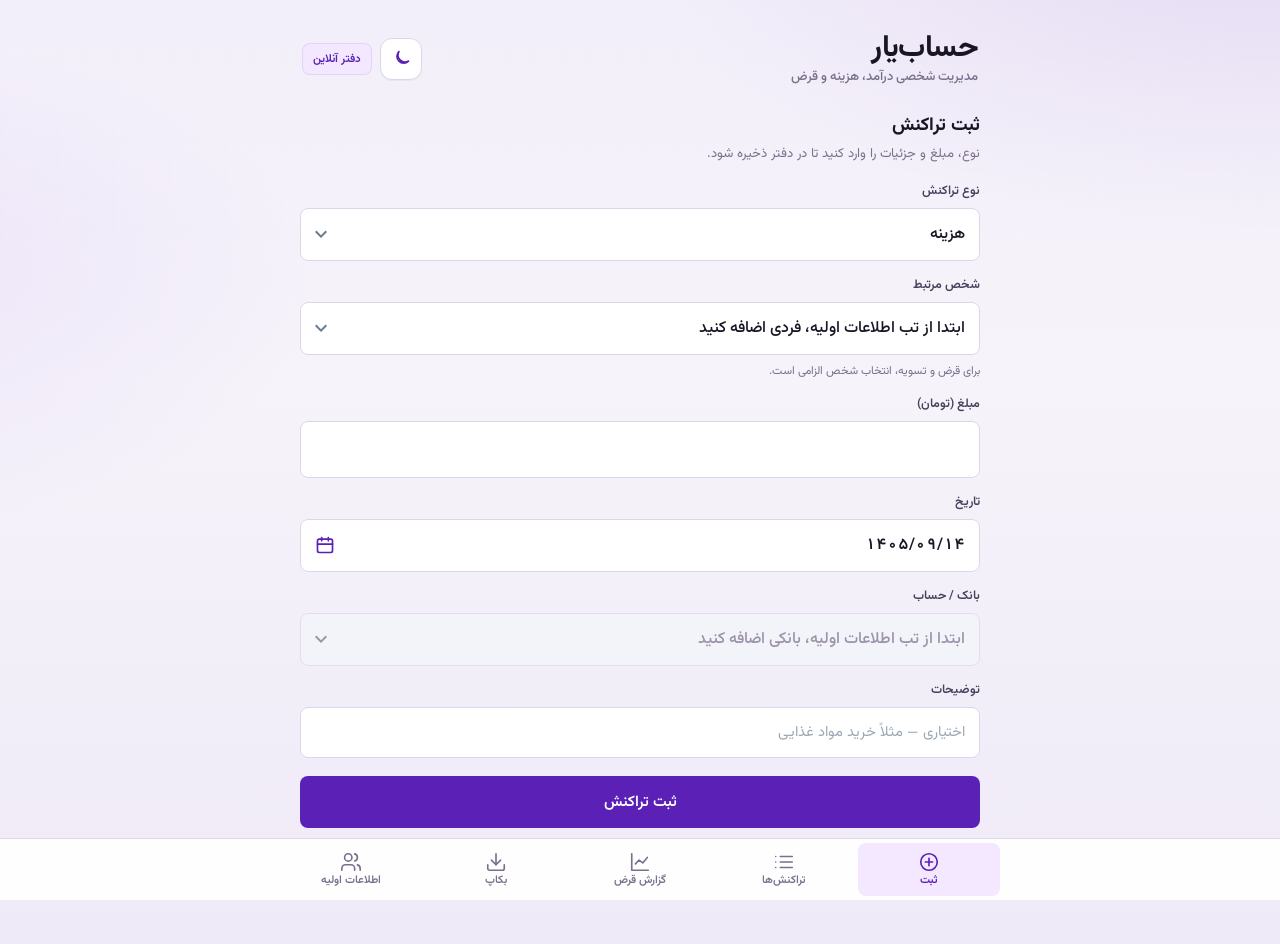
==== accounting.html @ b19ec945 "remove seed" ====
<!DOCTYPE html>
<html dir="rtl" lang="fa">

<head>
    <meta charset="UTF-8">
    <meta name="viewport"
        content="width=device-width, initial-scale=1.0, viewport-fit=cover, maximum-scale=1.0, user-scalable=yes">
    <title>حساب‌یار | مدیریت مالی شخصی</title>
    <meta name="description" content="مدیریت شخصی درآمد، هزینه و قرض — آفلاین و نصب‌پذیر">
    <meta name="theme-color" content="#5b21b6" id="metaThemeColor">
    <meta name="mobile-web-app-capable" content="yes">
    <meta name="apple-mobile-web-app-capable" content="yes">
    <meta name="apple-mobile-web-app-status-bar-style" content="default" id="metaStatusBar">
    <meta name="apple-mobile-web-app-title" content="حساب‌یار">
    <link rel="manifest" href="manifest.json">
    <link rel="apple-touch-icon" href="icons/apple-touch-icon.png">
    <link rel="icon" type="image/png" sizes="32x32" href="icons/favicon-32.png">
    <link rel="icon" type="image/png" sizes="192x192" href="icons/pwa-192.png">
    <link rel="icon" type="image/png" sizes="512x512" href="icons/pwa-512.png">
    <script>
        (function () {
            try {
                var t = localStorage.getItem('hesabyar_theme');
                if (t !== 'light' && t !== 'dark') {
                    t = window.matchMedia('(prefers-color-scheme: dark)').matches ? 'dark' : 'light';
                }
                document.documentElement.setAttribute('data-theme', t);
            } catch (e) { /* ignore */ }
        })();
    </script>
    <script src="js/Dexie.js"></script>
    <link href="style/css/Vazirmatn-font-face.css" rel="stylesheet" type="text/css" />
    <style>
        :root {
            --ink: #1a1525;
            --ink-soft: #4a3f5c;
            --muted: #7a6f8c;
            --line: #ddd6e8;
            --line-soft: #efeaf6;
            --surface: #f6f3fa;
            --surface-raised: #ffffff;
            --accent: #5b21b6;
            --accent-hover: #6d28d9;
            --accent-deep: #4c1d95;
            --accent-soft: #f3e8ff;
            --accent-mist: rgba(91, 33, 182, 0.10);
            --danger: #c2410c;
            --danger-soft: #fff4ed;
            --success: #047857;
            --success-soft: #ecfdf5;
            --warn: #b45309;
            --warn-soft: #fffbeb;
            --info: #5b21b6;
            --info-soft: #f5f3ff;
            --radius: 12px;
            --radius-sm: 8px;
            --nav-h: 72px;
            --space: 16px;
            --shadow-soft: 0 1px 0 rgba(26, 21, 37, 0.04);
            --ease: cubic-bezier(0.22, 1, 0.36, 1);
            --font: 'Vazirmatn', Tahoma, 'Segoe UI', sans-serif;
            --bg-grad:
                radial-gradient(1200px 600px at 100% -10%, rgba(91, 33, 182, 0.10), transparent 55%),
                radial-gradient(900px 500px at -10% 30%, rgba(124, 58, 237, 0.07), transparent 50%),
                linear-gradient(180deg, #f3effa 0%, var(--surface) 40%, #efeaf7 100%);
            --grid-line: rgba(21, 32, 43, 0.03);
            --overlay: rgba(26, 21, 37, 0.45);
            --focus-ring: rgba(91, 33, 182, 0.14);
            --placeholder: #9aa8b5;
            --input-focus-bg: #ffffff;
            --chip-hover-bg: #fbfcfd;
            --chip-hover-border: #c4b8d4;
            --btn-secondary-hover: #f3effa;
            --tab-hover-bg: rgba(21, 32, 43, 0.03);
            --nav-bg: rgba(255, 255, 255, 0.94);
            --empty-bg: rgba(255, 255, 255, 0.55);
            --disabled-bg: #f1f5f9;
            --select-chevron: url("data:image/svg+xml,%3Csvg xmlns='http://www.w3.org/2000/svg' width='12' height='8' viewBox='0 0 12 8'%3E%3Cpath fill='%236b7c8c' d='M1.4.6 6 5.2 10.6.6 12 2 6 8 0 2z'/%3E%3C/svg%3E");
            --theme-meta: #5b21b6;
            color-scheme: light;
        }

        html[data-theme="dark"] {
            --ink: #f1ebff;
            --ink-soft: #c9bddf;
            --muted: #9a8cb3;
            --line: #3a314d;
            --line-soft: #2a2338;
            --surface: #140f1c;
            --surface-raised: #1c1629;
            --accent: #8b5cf6;
            --accent-hover: #a78bfa;
            --accent-deep: #7c3aed;
            --accent-soft: rgba(139, 92, 246, 0.18);
            --accent-mist: rgba(139, 92, 246, 0.14);
            --danger: #fb923c;
            --danger-soft: rgba(251, 146, 60, 0.14);
            --success: #34d399;
            --success-soft: rgba(52, 211, 153, 0.14);
            --warn: #fbbf24;
            --warn-soft: rgba(251, 191, 36, 0.14);
            --info: #a78bfa;
            --info-soft: rgba(167, 139, 250, 0.16);
            --shadow-soft: 0 1px 0 rgba(0, 0, 0, 0.28);
            --bg-grad:
                radial-gradient(1000px 520px at 100% -10%, rgba(124, 58, 237, 0.22), transparent 55%),
                radial-gradient(800px 460px at -10% 35%, rgba(91, 33, 182, 0.18), transparent 50%),
                linear-gradient(180deg, #100c18 0%, var(--surface) 42%, #171122 100%);
            --grid-line: rgba(255, 255, 255, 0.035);
            --overlay: rgba(8, 6, 14, 0.72);
            --focus-ring: rgba(139, 92, 246, 0.28);
            --placeholder: #7d7196;
            --input-focus-bg: #231b34;
            --chip-hover-bg: #241c36;
            --chip-hover-border: #4a3f63;
            --btn-secondary-hover: #241c36;
            --tab-hover-bg: rgba(255, 255, 255, 0.04);
            --nav-bg: rgba(22, 17, 32, 0.92);
            --empty-bg: rgba(255, 255, 255, 0.04);
            --disabled-bg: #1a1524;
            --select-chevron: url("data:image/svg+xml,%3Csvg xmlns='http://www.w3.org/2000/svg' width='12' height='8' viewBox='0 0 12 8'%3E%3Cpath fill='%23a899c0' d='M1.4.6 6 5.2 10.6.6 12 2 6 8 0 2z'/%3E%3C/svg%3E");
            --theme-meta: #1c1629;
            color-scheme: dark;
        }

        * {
            margin: 0;
            padding: 0;
            box-sizing: border-box;
            font-family: var(--font);
        }

        html {
            scroll-behavior: smooth;
            overflow-x: clip;
            font-family: var(--font);
            -webkit-text-size-adjust: 100%;
            text-size-adjust: 100%;
        }

        body {
            font-family: var(--font);
            color: var(--ink);
            background: var(--bg-grad);
            min-height: 100vh;
            min-height: 100dvh;
            padding: 0 0 calc(var(--nav-h) + env(safe-area-inset-bottom, 0px) + 8px);
            -webkit-tap-highlight-color: transparent;
            -webkit-font-smoothing: antialiased;
            overflow-x: clip;
            touch-action: manipulation;
            transition: background 0.25s var(--ease), color 0.25s var(--ease);
        }

        body::before {
            content: '';
            position: fixed;
            inset: 0;
            pointer-events: none;
            opacity: 0.35;
            background-image:
                linear-gradient(var(--grid-line) 1px, transparent 1px),
                linear-gradient(90deg, var(--grid-line) 1px, transparent 1px);
            background-size: 28px 28px;
            mask-image: linear-gradient(180deg, rgba(0, 0, 0, 0.5), transparent 70%);
            z-index: 0;
        }

        .app-shell {
            position: relative;
            z-index: 1;
            width: min(100%, 720px);
            margin: 0 auto;
            padding: 16px 14px 24px;
            display: flex;
            flex-direction: column;
            gap: 16px;
            min-width: 0;
        }

        /* Header */
        .app-header {
            display: flex;
            align-items: center;
            justify-content: space-between;
            gap: 12px;
            padding: 4px 2px 2px;
            animation: riseIn 0.5s var(--ease) both;
        }

        .brand {
            display: flex;
            flex-direction: column;
            gap: 6px;
            min-width: 0;
        }

        .brand-title {
            display: flex;
            flex-direction: row;
            align-items: center;
            gap: 10px;
            min-width: 0;
        }

        .brand-mark {
            width: 80px;
            height: 80px;
            border-radius: 18px;
            overflow: hidden;
            background: transparent;
            display: grid;
            place-items: center;
            margin: 0;
            flex-shrink: 0;
            order: -1; /* در RTL می‌آید سمت راست عنوان */
            box-shadow: 0 8px 20px rgba(91, 33, 182, 0.28);
        }

        .brand-mark img {
            width: 100%;
            height: 100%;
            display: block;
            object-fit: cover;
        }

        .brand h1 {
            font-size: clamp(1.55rem, 4vw, 1.9rem);
            font-weight: 800;
            letter-spacing: -0.02em;
            line-height: 1.15;
            color: var(--ink);
            margin: 0;
        }

        .brand p {
            font-size: 0.82rem;
            color: var(--muted);
            font-weight: 500;
        }

        .header-chip {
            font-size: 0.72rem;
            font-weight: 600;
            color: var(--accent);
            background: var(--accent-soft);
            border: 1px solid var(--accent-mist);
            padding: 6px 10px;
            border-radius: var(--radius-sm);
            white-space: nowrap;
        }

        .header-actions {
            display: flex;
            align-items: center;
            gap: 8px;
            flex-shrink: 0;
        }

        .theme-toggle {
            width: 42px;
            height: 42px;
            padding: 0;
            border-radius: 12px;
            border: 1px solid var(--line);
            background: var(--surface-raised);
            color: var(--accent);
            box-shadow: var(--shadow-soft);
            flex-shrink: 0;
        }

        .theme-toggle:hover {
            background: var(--accent-soft);
            border-color: var(--accent);
        }

        .theme-toggle svg {
            width: 20px;
            height: 20px;
        }

        .theme-toggle .icon-sun { display: none; }
        .theme-toggle .icon-moon { display: block; }
        html[data-theme="dark"] .theme-toggle .icon-sun { display: block; }
        html[data-theme="dark"] .theme-toggle .icon-moon { display: none; }

        /* Panels */
        .panel {
            display: none;
            animation: riseIn 0.35s var(--ease) both;
        }

        .panel.active {
            display: flex;
            flex-direction: column;
            gap: 16px;
        }

        @keyframes riseIn {
            from {
                opacity: 0;
                transform: translateY(12px);
            }

            to {
                opacity: 1;
                transform: translateY(0);
            }
        }

        .panel-head {
            display: flex;
            flex-direction: column;
            gap: 4px;
        }

        .panel-head h2 {
            font-size: 1.15rem;
            font-weight: 700;
            color: var(--ink);
        }

        .panel-head p {
            font-size: 0.82rem;
            color: var(--muted);
            line-height: 1.6;
        }

        /* Forms */
        .form-stack {
            display: flex;
            flex-direction: column;
            gap: 14px;
        }

        .field {
            display: flex;
            flex-direction: column;
            gap: 7px;
        }

        .field label {
            font-size: 0.78rem;
            font-weight: 600;
            color: var(--ink-soft);
        }

        .desc-suggest-wrap {
            position: relative;
        }

        .desc-suggest {
            display: none;
            position: absolute;
            top: calc(100% + 6px);
            right: 0;
            left: 0;
            z-index: 40;
            max-height: 220px;
            overflow-y: auto;
            background: var(--surface-raised);
            border: 1px solid var(--line);
            border-radius: var(--radius-sm);
            box-shadow: 0 12px 28px rgba(26, 21, 37, 0.16);
            padding: 6px;
        }

        html[data-theme="dark"] .desc-suggest {
            box-shadow: 0 12px 28px rgba(0, 0, 0, 0.45);
        }

        .desc-suggest.open {
            display: flex;
            flex-direction: column;
            gap: 2px;
        }

        .desc-suggest-item {
            display: flex;
            align-items: center;
            justify-content: space-between;
            gap: 8px;
            width: 100%;
            padding: 4px 4px 4px 6px;
            border: none;
            border-radius: 8px;
            background: transparent;
            color: var(--ink);
            font-family: var(--font);
            font-size: 0.88rem;
            font-weight: 500;
            text-align: right;
            cursor: default;
            box-shadow: none;
            min-height: 42px;
        }

        .desc-suggest-item:hover,
        .desc-suggest-item.is-active {
            background: var(--accent-soft);
            color: var(--accent);
        }

        .desc-suggest-pick {
            flex: 1;
            min-width: 0;
            display: flex;
            align-items: center;
            gap: 8px;
            padding: 8px 8px;
            border: none;
            border-radius: 6px;
            background: transparent;
            color: inherit;
            font: inherit;
            text-align: right;
            cursor: pointer;
            box-shadow: none;
            min-height: 36px;
        }

        .desc-suggest-item .desc-suggest-text {
            flex: 1;
            min-width: 0;
            overflow: hidden;
            text-overflow: ellipsis;
            white-space: nowrap;
        }

        .desc-suggest-remove {
            flex-shrink: 0;
            width: 32px;
            height: 32px;
            padding: 0;
            border: none;
            border-radius: 8px;
            background: transparent;
            color: var(--muted);
            cursor: pointer;
            box-shadow: none;
            display: inline-flex;
            align-items: center;
            justify-content: center;
        }

        .desc-suggest-remove:hover {
            background: var(--danger-soft);
            color: var(--danger);
        }

        .desc-suggest-remove svg {
            width: 16px;
            height: 16px;
        }

        .desc-suggest-empty {
            padding: 12px;
            font-size: 0.8rem;
            color: var(--muted);
            text-align: center;
        }

        .field-hint {
            font-size: 0.72rem;
            color: var(--muted);
        }

        input,
        select,
        textarea,
        button {
            font-family: var(--font);
            font-size: 0.92rem;
        }

        input,
        select,
        textarea {
            width: 100%;
            max-width: 100%;
            min-width: 0;
            padding: 13px 14px;
            border-radius: var(--radius-sm);
            border: 1px solid var(--line);
            background: var(--surface-raised);
            color: var(--ink);
            outline: none;
            transition: border-color 0.2s var(--ease), box-shadow 0.2s var(--ease), background 0.2s;
            -webkit-appearance: none;
            appearance: none;
            font-size: 16px; /* جلوگیری از زوم خودکار iOS */
        }

        select:disabled {
            opacity: 0.72;
            background-color: var(--disabled-bg);
            color: var(--muted);
        }

        select {
            background-image: var(--select-chevron);
            background-repeat: no-repeat;
            background-position: left 14px center;
            padding-left: 36px;
        }

        /* Custom select — native option list ignores web fonts */
        .csel {
            position: relative;
            width: 100%;
            min-width: 0;
        }

        .csel-native {
            position: absolute !important;
            width: 1px !important;
            height: 1px !important;
            padding: 0 !important;
            margin: -1px !important;
            overflow: hidden !important;
            clip: rect(0, 0, 0, 0) !important;
            white-space: nowrap !important;
            border: 0 !important;
            opacity: 0 !important;
            pointer-events: none !important;
            background: none !important;
        }

        .csel-trigger {
            width: 100%;
            max-width: 100%;
            min-width: 0;
            min-height: 48px;
            padding: 13px 14px;
            padding-left: 36px;
            border-radius: var(--radius-sm);
            border: 1px solid var(--line);
            background-color: var(--surface-raised);
            background-image: var(--select-chevron);
            background-repeat: no-repeat;
            background-position: left 14px center;
            color: var(--ink);
            font-family: var(--font);
            font-size: 16px;
            font-weight: 500;
            outline: none;
            text-align: right;
            justify-content: flex-start;
            box-shadow: none;
            cursor: pointer;
            transition: border-color 0.2s var(--ease), box-shadow 0.2s var(--ease), background 0.2s;
        }

        .csel-trigger-label {
            display: block;
            width: 100%;
            overflow: hidden;
            text-overflow: ellipsis;
            white-space: nowrap;
        }

        .csel-trigger:focus {
            border-color: var(--accent);
            box-shadow: 0 0 0 3px var(--focus-ring);
            background-color: var(--input-focus-bg);
        }

        .csel.is-open .csel-trigger {
            border-color: var(--accent);
            box-shadow: 0 0 0 3px var(--focus-ring);
        }

        .csel.is-disabled .csel-trigger {
            opacity: 0.72;
            background-color: var(--disabled-bg);
            color: var(--muted);
            cursor: not-allowed;
        }

        .csel-menu {
            display: none;
            position: absolute;
            top: calc(100% + 6px);
            right: 0;
            left: 0;
            z-index: 60;
            max-height: 240px;
            overflow-y: auto;
            background: var(--surface-raised);
            border: 1px solid var(--line);
            border-radius: var(--radius-sm);
            box-shadow: 0 12px 28px rgba(26, 21, 37, 0.16);
            padding: 6px;
            font-family: var(--font);
        }

        html[data-theme="dark"] .csel-menu {
            box-shadow: 0 12px 28px rgba(0, 0, 0, 0.45);
        }

        .csel.is-open .csel-menu,
        .csel-menu:not([hidden]) {
            display: flex;
            flex-direction: column;
            gap: 2px;
        }

        .csel-option {
            width: 100%;
            min-height: 42px;
            padding: 10px 12px;
            border: none;
            border-radius: 8px;
            background: transparent;
            color: var(--ink);
            font-family: var(--font);
            font-size: 0.92rem;
            font-weight: 500;
            text-align: right;
            justify-content: flex-start;
            cursor: pointer;
            box-shadow: none;
            line-height: 1.4;
        }

        .csel-option:hover,
        .csel-option.is-active {
            background: var(--accent-soft);
            color: var(--accent);
        }

        .csel-option.is-selected {
            background: var(--accent-soft);
            color: var(--accent);
            font-weight: 700;
        }

        .toolbar .csel-trigger {
            min-height: 44px;
            padding-top: 10px;
            padding-bottom: 10px;
            font-size: 0.88rem;
        }

        input:focus,
        select:focus,
        textarea:focus {
            border-color: var(--accent);
            box-shadow: 0 0 0 3px var(--focus-ring);
            background: var(--input-focus-bg);
        }

        input::placeholder {
            color: var(--placeholder);
        }

        .amount-field input {
            font-family: var(--font);
            font-size: 1.15rem;
            font-weight: 700;
            letter-spacing: 0.01em;
            font-variant-numeric: tabular-nums;
            font-feature-settings: "ss01" 0;
            direction: ltr;
            text-align: right;
            unicode-bidi: plaintext;
        }

        .date-range {
            display: flex;
            flex-direction: column;
            gap: 10px;
        }

        .date-range-row {
            display: grid;
            grid-template-columns: 28px 1fr;
            gap: 8px;
            align-items: center;
        }

        .date-range-row span {
            font-size: 0.78rem;
            font-weight: 600;
            color: var(--muted);
        }

        .jdp-trigger {
            width: 100%;
            display: flex;
            align-items: center;
            justify-content: space-between;
            gap: 10px;
            padding: 13px 14px;
            border-radius: var(--radius-sm);
            border: 1px solid var(--line);
            background: var(--surface-raised);
            color: var(--ink);
            font-family: var(--font);
            font-size: 16px;
            font-weight: 600;
            cursor: pointer;
            box-shadow: none;
            min-height: 48px;
            text-align: right;
        }

        .jdp-trigger:focus {
            border-color: var(--accent);
            box-shadow: 0 0 0 3px var(--focus-ring);
            outline: none;
        }

        .jdp-trigger svg {
            width: 20px;
            height: 20px;
            color: var(--accent);
            flex-shrink: 0;
        }

        .jdp-trigger-text {
            flex: 1;
            min-width: 0;
            font-variant-numeric: tabular-nums;
        }

        .jdp-overlay {
            display: none;
            position: fixed;
            inset: 0;
            z-index: 320;
            background: var(--overlay);
            backdrop-filter: blur(4px);
            align-items: flex-end;
            justify-content: center;
            padding: 0;
        }

        .jdp-overlay.open {
            display: flex;
        }

        .jdp-sheet {
            width: 100%;
            max-width: 420px;
            background: var(--surface-raised);
            border-radius: 20px 20px 0 0;
            padding: 14px 14px calc(16px + env(safe-area-inset-bottom, 0px));
            box-shadow: 0 -12px 40px rgba(26, 21, 37, 0.18);
            animation: sheetUp 0.3s var(--ease);
        }

        .jdp-handle {
            width: 40px;
            height: 4px;
            background: var(--line);
            border-radius: 4px;
            margin: 0 auto 12px;
        }

        .jdp-head {
            display: flex;
            align-items: center;
            justify-content: space-between;
            gap: 8px;
            margin-bottom: 12px;
        }

        .jdp-nav {
            width: 40px;
            height: 40px;
            border-radius: var(--radius-sm);
            border: 1px solid var(--line);
            background: var(--surface);
            color: var(--ink);
            display: grid;
            place-items: center;
            cursor: pointer;
            box-shadow: none;
            padding: 0;
        }

        .jdp-nav svg {
            width: 18px;
            height: 18px;
        }

        .jdp-title {
            flex: 1;
            text-align: center;
            font-size: 0.95rem;
            font-weight: 700;
            color: var(--ink);
        }

        .jdp-weekdays {
            display: grid;
            grid-template-columns: repeat(7, 1fr);
            gap: 4px;
            margin-bottom: 6px;
        }

        .jdp-weekdays span {
            text-align: center;
            font-size: 0.72rem;
            font-weight: 600;
            color: var(--muted);
            padding: 6px 0;
        }

        .jdp-grid {
            display: grid;
            grid-template-columns: repeat(7, 1fr);
            gap: 4px;
        }

        .jdp-day {
            aspect-ratio: 1;
            border: none;
            border-radius: 10px;
            background: transparent;
            color: var(--ink);
            font-family: var(--font);
            font-size: 0.88rem;
            font-weight: 600;
            cursor: pointer;
            box-shadow: none;
            padding: 0;
            min-height: 40px;
        }

        .jdp-day:hover:not(:disabled):not(.is-selected) {
            background: var(--accent-soft);
            color: var(--accent);
        }

        .jdp-day.is-muted {
            color: var(--muted);
            font-weight: 500;
        }

        .jdp-day.is-today:not(.is-selected) {
            box-shadow: inset 0 0 0 1.5px var(--accent);
            color: var(--accent);
        }

        .jdp-day.is-selected {
            background: var(--accent);
            color: #fff;
        }

        .jdp-day:disabled {
            opacity: 0.35;
            cursor: default;
        }

        .jdp-footer {
            display: grid;
            grid-template-columns: 1fr 1fr;
            gap: 8px;
            margin-top: 14px;
        }

        .jdp-footer .btn-primary,
        .jdp-footer .btn-secondary {
            width: 100%;
            margin: 0;
            min-height: 44px;
        }

        @media (min-width: 640px) {
            .jdp-overlay {
                align-items: center;
                padding: 24px;
            }

            .jdp-sheet {
                border-radius: 16px;
                padding: 18px;
            }

            .jdp-handle {
                display: none;
            }
        }

        /* Buttons */
        button {
            border: none;
            cursor: pointer;
            border-radius: var(--radius-sm);
            font-weight: 600;
            display: inline-flex;
            align-items: center;
            justify-content: center;
            gap: 8px;
            transition: transform 0.15s var(--ease), background 0.2s, opacity 0.2s;
        }

        button:active {
            transform: scale(0.98);
        }

        .btn-primary {
            width: 100%;
            padding: 14px 16px;
            background: var(--accent);
            color: #fff;
            font-size: 0.95rem;
            margin-top: 4px;
        }

        .btn-primary:hover {
            background: var(--accent-hover);
        }

        .btn-secondary {
            padding: 11px 14px;
            background: var(--surface-raised);
            color: var(--ink);
            border: 1px solid var(--line);
            width: auto;
            box-shadow: var(--shadow-soft);
        }

        .btn-secondary:hover {
            background: var(--btn-secondary-hover);
        }

        .btn-success {
            padding: 11px 14px;
            background: var(--accent);
            color: #fff;
            width: auto;
        }

        .btn-success:hover {
            background: var(--accent-hover);
        }

        .btn-danger {
            padding: 8px 10px;
            background: var(--danger-soft);
            color: var(--danger);
            border: 1px solid rgba(194, 65, 12, 0.18);
            width: auto;
            min-width: 40px;
        }

        .btn-icon {
            width: 40px;
            height: 40px;
            padding: 0;
            flex-shrink: 0;
        }

        .btn-icon svg {
            width: 18px;
            height: 18px;
        }

        .row {
            display: flex;
            gap: 8px;
            align-items: stretch;
            flex-wrap: wrap;
            min-width: 0;
        }

        .row > input {
            flex: 1 1 160px;
            min-width: 0;
        }

        .row > .btn-primary,
        .row > .btn-add-person {
            flex: 0 0 auto;
            width: auto;
            margin: 0;
            min-height: 48px;
            padding: 0 18px;
            white-space: nowrap;
        }

        /* Persons */
        .person-list {
            display: flex;
            flex-direction: column;
            gap: 8px;
        }

        .person-item {
            display: flex;
            align-items: center;
            justify-content: space-between;
            gap: 12px;
            padding: 14px 14px;
            background: var(--surface-raised);
            border: 1px solid var(--line-soft);
            border-radius: var(--radius);
            box-shadow: var(--shadow-soft);
        }

        .person-item strong {
            font-size: 0.95rem;
            font-weight: 600;
        }

        .person-avatar {
            width: 36px;
            height: 36px;
            border-radius: 10px;
            background: var(--accent-soft);
            color: var(--accent);
            display: grid;
            place-items: center;
            font-weight: 700;
            font-size: 0.85rem;
            flex-shrink: 0;
        }

        .person-meta {
            display: flex;
            align-items: center;
            gap: 10px;
            min-width: 0;
        }

        .person-text {
            display: flex;
            flex-direction: column;
            gap: 2px;
            min-width: 0;
        }

        .person-lock-hint {
            font-size: 0.72rem;
            font-weight: 500;
            color: var(--warn);
            line-height: 1.4;
            overflow-wrap: anywhere;
        }

        .person-item.is-locked {
            opacity: 0.96;
        }

        .person-item.is-locked .btn-danger:disabled {
            opacity: 0.4;
            cursor: not-allowed;
            transform: none;
        }

        .person-actions {
            display: flex;
            align-items: center;
            gap: 6px;
            flex-shrink: 0;
        }

        /* Bank list — single-row account tile */
        .bank-card {
            display: flex;
            align-items: center;
            gap: 12px;
            padding: 12px 12px;
            background: var(--surface-raised);
            border: 1px solid var(--line-soft);
            border-radius: var(--radius);
            box-shadow: var(--shadow-soft);
            min-width: 0;
        }

        .bank-card.is-default-bank {
            border-color: var(--accent);
            box-shadow: inset -3px 0 0 var(--accent);
        }

        .bank-card-avatar {
            width: 44px;
            height: 44px;
            border-radius: 12px;
            background: var(--accent-soft);
            color: var(--accent);
            display: grid;
            place-items: center;
            font-weight: 700;
            font-size: 1rem;
            flex-shrink: 0;
        }

        .bank-card.is-default-bank .bank-card-avatar {
            background: var(--accent);
            color: #fff;
        }

        .bank-card-body {
            flex: 1;
            min-width: 0;
            display: flex;
            flex-direction: column;
            gap: 3px;
        }

        .bank-card-name {
            margin: 0;
            font-size: 0.95rem;
            font-weight: 700;
            color: var(--ink);
            line-height: 1.35;
            display: flex;
            align-items: center;
            gap: 8px;
            min-width: 0;
        }

        .bank-card-name > span:first-child {
            overflow: hidden;
            text-overflow: ellipsis;
            white-space: nowrap;
        }

        .bank-default-badge {
            flex-shrink: 0;
            display: inline-flex;
            align-items: center;
            padding: 2px 7px;
            border-radius: 999px;
            background: var(--accent-soft);
            color: var(--accent);
            font-size: 0.66rem;
            font-weight: 700;
            line-height: 1.3;
        }

        .bank-account-no {
            margin: 0;
            font-size: 0.8rem;
            font-weight: 600;
            color: var(--muted);
            font-variant-numeric: tabular-nums;
            letter-spacing: 0.05em;
            direction: ltr;
            unicode-bidi: plaintext;
            font-family: var(--font);
            line-height: 1.4;
            overflow: hidden;
            text-overflow: ellipsis;
            white-space: nowrap;
        }

        .bank-card-hint {
            margin: 0;
            font-size: 0.72rem;
            font-weight: 500;
            color: var(--muted);
            line-height: 1.35;
        }

        .bank-card-actions {
            display: flex;
            align-items: center;
            gap: 4px;
            flex-shrink: 0;
            align-self: center;
        }

        .bank-card-actions .btn-icon,
        .bank-card-actions .btn-star {
            width: 40px;
            height: 40px;
            padding: 0;
            border-radius: 10px;
            display: inline-flex;
            align-items: center;
            justify-content: center;
            box-shadow: none;
        }

        .btn-star {
            border: 1px solid transparent;
            background: transparent;
            color: var(--muted);
            cursor: pointer;
        }

        .btn-star:hover {
            background: var(--accent-soft);
            color: var(--accent);
        }

        .btn-star.is-active {
            color: var(--accent);
            background: var(--accent-soft);
        }

        .btn-star svg {
            width: 18px;
            height: 18px;
        }

        .bank-card-actions .btn-danger {
            border: 1px solid transparent;
            background: transparent;
        }

        .bank-card-actions .btn-danger:hover:not(:disabled) {
            background: var(--danger-soft);
            color: var(--danger);
        }

        .bank-card-actions .btn-danger:disabled {
            opacity: 0.35;
            cursor: not-allowed;
        }

        .bank-card-actions svg {
            width: 17px;
            height: 17px;
        }

        .defs-section {
            margin-top: 28px;
            padding-top: 20px;
            border-top: 1px dashed var(--line);
            display: flex;
            flex-direction: column;
            gap: 16px;
        }

        .defs-section .panel-head {
            margin-bottom: 0;
        }

        .defs-section .panel-head h2 {
            font-size: 1.05rem;
        }

        .bank-form {
            display: flex;
            flex-direction: column;
            gap: 8px;
        }

        .bank-number-input {
            font-variant-numeric: tabular-nums;
            letter-spacing: 0.04em;
            direction: ltr;
            text-align: right;
            unicode-bidi: plaintext;
            font-family: var(--font);
        }

        /* Report */
        .report-card {
            background: var(--surface-raised);
            border: 1px solid var(--line-soft);
            border-radius: var(--radius);
            padding: 18px 16px;
            box-shadow: var(--shadow-soft);
            display: flex;
            flex-direction: column;
            gap: 14px;
        }

        .report-card h4 {
            font-size: 1rem;
            font-weight: 700;
        }

        .report-period {
            font-size: 0.8rem;
            color: var(--muted);
        }

        .report-stats {
            display: grid;
            grid-template-columns: 1fr 1fr;
            gap: 8px;
        }

        .stat-box {
            background: var(--surface);
            border: 1px solid var(--line-soft);
            border-radius: var(--radius-sm);
            padding: 12px 10px;
            display: flex;
            flex-direction: column;
            gap: 4px;
        }

        .stat-box span {
            font-size: 0.72rem;
            color: var(--muted);
            font-weight: 500;
        }

        .stat-box strong {
            font-size: 0.9rem;
            font-variant-numeric: tabular-nums;
            overflow-wrap: anywhere;
            line-height: 1.35;
        }

        .report-status {
            padding: 14px;
            border-radius: var(--radius-sm);
            font-size: 0.92rem;
            font-weight: 700;
            text-align: center;
            line-height: 1.7;
            overflow-wrap: anywhere;
        }

        .report-status.is-debt {
            background: var(--danger-soft);
            color: var(--danger);
        }

        .report-status.is-credit {
            background: var(--success-soft);
            color: var(--success);
        }

        .report-status.is-clear {
            background: var(--accent-soft);
            color: var(--accent);
        }

        /* Filters & transactions */
        .toolbar {
            display: flex;
            flex-direction: column;
            gap: 8px;
            align-items: stretch;
            min-width: 0;
        }

        .toolbar-filters {
            display: grid;
            grid-template-columns: 1fr 1fr;
            gap: 8px;
            min-width: 0;
        }

        .toolbar select {
            width: 100%;
            min-width: 0;
        }

        .toolbar-actions {
            display: grid;
            grid-template-columns: 1fr 1fr;
            gap: 8px;
        }

        .toolbar-actions .btn-icon {
            width: 100%;
            height: 44px;
        }

        .tx-list {
            display: flex;
            flex-direction: column;
            gap: 10px;
        }

        .tx-item {
            background: var(--surface-raised);
            border: 1px solid var(--line-soft);
            border-radius: var(--radius);
            padding: 14px;
            display: flex;
            flex-direction: column;
            gap: 10px;
            box-shadow: var(--shadow-soft);
            transition: border-color 0.2s;
            animation: riseIn 0.3s var(--ease) both;
            min-width: 0;
        }

        .tx-item:hover {
            border-color: var(--chip-hover-border);
        }

        .tx-content {
            display: flex;
            flex-direction: column;
            gap: 6px;
            min-width: 0;
            flex: 1;
            width: 100%;
        }

        .tx-head {
            display: flex;
            align-items: center;
            justify-content: space-between;
            gap: 12px;
            min-width: 0;
        }

        .tx-amount {
            flex-shrink: 0;
            font-size: 1.08rem;
            font-weight: 800;
            font-variant-numeric: tabular-nums;
            letter-spacing: -0.01em;
            white-space: nowrap;
            line-height: 1.3;
            direction: ltr;
            unicode-bidi: plaintext;
            text-align: left;
            font-family: var(--font);
        }

        .tx-type {
            font-size: 0.7rem;
            font-weight: 700;
            padding: 3px 8px;
            border-radius: 6px;
            white-space: nowrap;
            line-height: 1.4;
        }

        .tx-type.income {
            background: var(--success-soft);
            color: var(--success);
        }

        .tx-type.expense {
            background: var(--danger-soft);
            color: var(--danger);
        }

        .tx-type.debt_taken,
        .tx-type.debt_given {
            background: var(--warn-soft);
            color: var(--warn);
        }

        .tx-type.debt_taken_settle,
        .tx-type.debt_given_settle {
            background: var(--info-soft);
            color: var(--info);
        }

        .tx-amount.neg {
            color: var(--danger);
        }

        .tx-amount.pos {
            color: var(--success);
        }

        .tx-title {
            margin: 0;
            font-size: 0.94rem;
            font-weight: 600;
            color: var(--ink);
            line-height: 1.45;
            overflow: hidden;
            text-overflow: ellipsis;
            white-space: nowrap;
            max-width: 100%;
        }

        .tx-title.is-muted {
            color: var(--muted);
            font-weight: 500;
        }

        .tx-meta {
            display: flex;
            flex-wrap: wrap;
            align-items: center;
            gap: 0;
            font-size: 0.74rem;
            color: var(--muted);
            line-height: 1.5;
            min-width: 0;
        }

        .tx-meta > span {
            display: inline;
            max-width: 12rem;
            overflow: hidden;
            text-overflow: ellipsis;
            white-space: nowrap;
        }

        .tx-meta > span:not(:last-child)::after {
            content: '·';
            margin: 0 6px;
            color: var(--line);
            font-weight: 700;
        }

        .tx-actions {
            display: flex;
            flex-direction: row;
            align-items: center;
            justify-content: flex-end;
            gap: 6px;
            flex-shrink: 0;
            margin-top: 2px;
        }

        .tx-actions button {
            width: 40px;
            height: 40px;
            padding: 0;
            border-radius: 10px;
        }

        .tx-actions svg {
            width: 16px;
            height: 16px;
        }

        @media (min-width: 640px) {
            .tx-item {
                flex-direction: row;
                align-items: center;
                gap: 16px;
                padding: 16px 16px;
            }

            .tx-actions {
                margin-top: 0;
                align-self: center;
            }

            .tx-actions button {
                width: 36px;
                height: 36px;
            }
        }

        /* Empty / loading */
        .empty-state {
            text-align: center;
            padding: 36px 20px;
            color: var(--muted);
            background: var(--empty-bg);
            border: 1px dashed var(--line);
            border-radius: var(--radius);
        }

        .empty-state strong {
            display: block;
            color: var(--ink-soft);
            font-size: 0.95rem;
            margin-bottom: 6px;
        }

        .empty-state p {
            font-size: 0.82rem;
            line-height: 1.6;
        }

        /* Bottom nav */
        .bottom-nav {
            position: fixed;
            bottom: 0;
            left: 0;
            right: 0;
            z-index: 100;
            background: var(--nav-bg);
            backdrop-filter: blur(16px);
            -webkit-backdrop-filter: blur(16px);
            border-top: 1px solid var(--line);
            padding: 4px 6px calc(4px + env(safe-area-inset-bottom, 0px));
        }

        .bottom-nav-inner {
            width: min(100%, 720px);
            margin: 0 auto;
            display: grid;
            grid-template-columns: repeat(5, minmax(0, 1fr));
            gap: 2px;
        }

        .tab-item {
            display: flex;
            flex-direction: column;
            align-items: center;
            justify-content: center;
            gap: 2px;
            background: transparent;
            border: none;
            color: var(--muted);
            font-size: 0.62rem;
            font-weight: 600;
            line-height: 1.15;
            padding: 6px 2px;
            border-radius: var(--radius-sm);
            cursor: pointer;
            min-height: 52px;
            width: 100%;
            min-width: 0;
            box-shadow: none;
            transition: color 0.2s, background 0.2s;
            overflow: hidden;
        }

        .tab-item svg {
            width: 20px;
            height: 20px;
            stroke-width: 1.8;
            flex-shrink: 0;
        }

        .tab-item.active {
            color: var(--accent);
            background: var(--accent-soft);
        }

        .tab-item:hover:not(.active) {
            color: var(--ink-soft);
            background: var(--tab-hover-bg);
        }

        /* Install / backup */
        .install-banner {
            display: none;
            flex-direction: column;
            align-items: stretch;
            gap: 10px;
            padding: 12px 14px;
            background: var(--accent-soft);
            border: 1px solid rgba(91, 33, 182, 0.22);
            border-radius: var(--radius);
            animation: riseIn 0.4s var(--ease) both;
        }

        .install-banner.show {
            display: flex;
        }

        .install-banner p {
            font-size: 0.82rem;
            color: var(--ink-soft);
            line-height: 1.5;
            margin: 0;
        }

        .install-banner strong {
            color: var(--accent);
        }

        .install-actions {
            display: grid;
            grid-template-columns: 1fr 1fr;
            gap: 8px;
        }

        .install-actions .btn-secondary,
        .install-actions .btn-primary {
            width: 100%;
            margin: 0;
            min-height: 42px;
            padding: 8px 10px;
        }

        .data-card {
            background: var(--surface-raised);
            border: 1px solid var(--line-soft);
            border-radius: var(--radius);
            padding: 16px;
            box-shadow: var(--shadow-soft);
            display: flex;
            flex-direction: column;
            gap: 12px;
        }

        .data-card h3 {
            font-size: 0.95rem;
            font-weight: 700;
        }

        .data-card p {
            font-size: 0.8rem;
            color: var(--muted);
            line-height: 1.65;
        }

        .data-actions {
            display: flex;
            flex-direction: column;
            gap: 8px;
        }

        .data-actions .btn-primary,
        .data-actions .btn-secondary,
        .data-actions .btn-success {
            width: 100%;
            margin: 0;
            padding: 13px 14px;
        }

        .backup-meta {
            font-size: 0.75rem;
            color: var(--muted);
            background: var(--surface);
            border-radius: var(--radius-sm);
            padding: 10px 12px;
            line-height: 1.6;
        }

        .backup-meta strong {
            color: var(--ink-soft);
        }

        .warn-box {
            background: var(--warn-soft);
            border: 1px solid rgba(180, 83, 9, 0.2);
            color: var(--warn);
            border-radius: var(--radius-sm);
            padding: 12px;
            font-size: 0.78rem;
            line-height: 1.65;
        }

        #importFile {
            display: none;
        }

        /* Toasts */
        .toast-stack {
            position: fixed;
            top: calc(12px + env(safe-area-inset-top, 0px));
            left: 50%;
            transform: translateX(-50%);
            z-index: 400;
            width: min(92vw, 420px);
            display: flex;
            flex-direction: column;
            gap: 8px;
            pointer-events: none;
        }

        .toast {
            pointer-events: auto;
            display: flex;
            align-items: flex-start;
            gap: 10px;
            padding: 12px 14px;
            border-radius: var(--radius-sm);
            background: var(--ink);
            color: #fff;
            font-size: 0.85rem;
            font-weight: 600;
            line-height: 1.55;
            box-shadow: 0 10px 30px rgba(21, 32, 43, 0.22);
            animation: toastIn 0.28s var(--ease) both;
            border: 1px solid transparent;
        }

        .toast.hide {
            animation: toastOut 0.22s var(--ease) both;
        }

        .toast-success {
            background: var(--accent-deep);
            border-color: rgba(255, 255, 255, 0.08);
        }

        .toast-error {
            background: #9a3412;
        }

        .toast-warn {
            background: #92400e;
        }

        .toast-info {
            background: #1e3a5f;
        }

        .toast-icon {
            flex-shrink: 0;
            width: 18px;
            height: 18px;
            margin-top: 2px;
        }

        .toast-msg {
            flex: 1;
            min-width: 0;
        }

        .toast-close {
            flex-shrink: 0;
            width: 28px;
            height: 28px;
            border: none;
            border-radius: 6px;
            background: rgba(255, 255, 255, 0.12);
            color: #fff;
            font-size: 1rem;
            line-height: 1;
            cursor: pointer;
            padding: 0;
            box-shadow: none;
        }

        @keyframes toastIn {
            from {
                opacity: 0;
                transform: translateY(-10px);
            }

            to {
                opacity: 1;
                transform: translateY(0);
            }
        }

        @keyframes toastOut {
            from {
                opacity: 1;
                transform: translateY(0);
            }

            to {
                opacity: 0;
                transform: translateY(-8px);
            }
        }

        /* Modal */
        .modal {
            display: none;
            position: fixed;
            inset: 0;
            background: var(--overlay);
            backdrop-filter: blur(4px);
            z-index: 200;
            align-items: flex-end;
            justify-content: center;
            padding: 0;
        }

        .modal.open {
            display: flex;
        }

        .modal-content {
            background: var(--surface-raised);
            border-radius: 20px 20px 0 0;
            padding: 16px 14px calc(20px + env(safe-area-inset-bottom, 0px));
            width: 100%;
            max-width: 560px;
            max-height: min(92dvh, 92vh);
            overflow-y: auto;
            -webkit-overflow-scrolling: touch;
            overscroll-behavior: contain;
            animation: sheetUp 0.35s var(--ease);
            box-shadow: 0 -12px 40px rgba(21, 32, 43, 0.15);
        }

        @keyframes sheetUp {
            from {
                transform: translateY(24px);
                opacity: 0.6;
            }

            to {
                transform: translateY(0);
                opacity: 1;
            }
        }

        .modal-handle {
            width: 40px;
            height: 4px;
            background: var(--line);
            border-radius: 4px;
            margin: 0 auto 14px;
        }

        .modal-head {
            display: flex;
            align-items: center;
            justify-content: space-between;
            margin-bottom: 16px;
        }

        .modal-head h3 {
            font-size: 1.1rem;
            font-weight: 700;
        }

        .close-btn {
            width: 36px;
            height: 36px;
            border-radius: var(--radius-sm);
            background: var(--surface);
            border: 1px solid var(--line);
            color: var(--muted);
            font-size: 1.2rem;
            line-height: 1;
            cursor: pointer;
            display: grid;
            place-items: center;
            float: none;
        }

        .close-btn:hover {
            color: var(--ink);
        }

        /* Confirm dialog */
        .confirm-modal {
            z-index: 300;
            align-items: center;
            justify-content: center;
            padding: 20px;
        }

        .confirm-modal .modal-content {
            border-radius: 16px;
            max-width: 380px;
            padding: 22px 18px;
            box-shadow: 0 16px 40px rgba(26, 21, 37, 0.22);
            animation: confirmPop 0.28s var(--ease);
        }

        @keyframes confirmPop {
            from {
                opacity: 0;
                transform: scale(0.94) translateY(8px);
            }

            to {
                opacity: 1;
                transform: scale(1) translateY(0);
            }
        }

        .confirm-icon {
            width: 48px;
            height: 48px;
            border-radius: 14px;
            display: grid;
            place-items: center;
            margin: 0 auto 14px;
            background: var(--accent-soft);
            color: var(--accent);
        }

        .confirm-icon.is-danger {
            background: var(--danger-soft);
            color: var(--danger);
        }

        .confirm-icon svg {
            width: 24px;
            height: 24px;
        }

        .confirm-modal h3 {
            text-align: center;
            font-size: 1.05rem;
            font-weight: 700;
            margin-bottom: 8px;
            color: var(--ink);
        }

        .confirm-modal .confirm-message {
            text-align: center;
            font-size: 0.88rem;
            color: var(--muted);
            line-height: 1.7;
            white-space: pre-line;
            margin-bottom: 18px;
        }

        .confirm-actions {
            display: grid;
            grid-template-columns: 1fr 1fr;
            gap: 8px;
        }

        .confirm-actions .btn-primary,
        .confirm-actions .btn-secondary,
        .confirm-actions .btn-danger-solid {
            width: 100%;
            margin: 0;
            min-height: 44px;
            padding: 11px 12px;
        }

        .btn-danger-solid {
            background: var(--danger);
            color: #fff;
            border: none;
            font-weight: 600;
        }

        .btn-danger-solid:hover {
            filter: brightness(1.05);
        }

        /* Desktop */
        @media (min-width: 640px) {
            .app-shell {
                padding: 28px 20px 36px;
                gap: 22px;
            }

            input,
            select,
            textarea {
                font-size: 0.92rem;
            }

            .date-range {
                display: grid;
                grid-template-columns: 1fr 1fr;
                gap: 12px;
            }

            .toolbar {
                flex-direction: row;
                flex-wrap: wrap;
                align-items: stretch;
            }

            .toolbar-filters {
                flex: 1;
                display: flex;
                gap: 8px;
            }

            .toolbar-filters select {
                flex: 1;
            }

            .toolbar-actions {
                display: flex;
                width: auto;
            }

            .toolbar-actions .btn-icon {
                width: 40px;
                height: 40px;
            }

            .install-banner {
                flex-direction: row;
                align-items: center;
                justify-content: space-between;
            }

            .install-actions {
                display: flex;
                width: auto;
                flex-shrink: 0;
            }

            .install-actions .btn-secondary,
            .install-actions .btn-primary {
                width: auto;
            }

            .modal {
                align-items: center;
                padding: 24px;
            }

            .modal-content {
                border-radius: 16px;
                padding: 24px;
                max-height: 85vh;
            }

            .modal-handle {
                display: none;
            }

            .tab-item {
                font-size: 0.7rem;
                padding: 8px 4px;
            }

            .tab-item svg {
                width: 22px;
                height: 22px;
            }
        }

        @media (max-width: 420px) {
            .brand p {
                font-size: 0.75rem;
                max-width: 16rem;
            }

            .report-stats {
                grid-template-columns: 1fr;
            }

            .header-chip {
                display: none;
            }
        }

        @media (max-width: 360px) {
            .brand h1 {
                font-size: 1.35rem;
            }

            .toolbar-filters {
                grid-template-columns: 1fr;
            }

            .row > .btn-primary,
            .row > .btn-add-person {
                width: 100%;
            }
        }
    </style>
</head>

<body>
    <div class="app-shell">
        <header class="app-header">
            <div class="brand">
                <div class="brand-title">
                    <div style="display: flex; flex-direction: column;">
                        <h1>حساب‌یار</h1>
                        <p>مدیریت شخصی درآمد، هزینه و قرض</p>
                    </div>
                    <!-- موقتاً مخفی
                    <div class="brand-mark" aria-hidden="true">
                        <img src="icons/icon-192.png" alt="" width="80" height="80">
                    </div>
                    -->
                </div>
            </div>
            <div class="header-actions">
                <button type="button" class="theme-toggle" id="themeToggle" aria-label="تغییر حالت روشن/تاریک" title="تغییر تم">
                    <svg class="icon-moon" viewBox="0 0 24 24" fill="none" stroke="currentColor" stroke-width="2" stroke-linecap="round" stroke-linejoin="round" aria-hidden="true"><path d="M21 14.5A8.5 8.5 0 0 1 9.5 3 7 7 0 1 0 21 14.5z"/></svg>
                    <svg class="icon-sun" viewBox="0 0 24 24" fill="none" stroke="currentColor" stroke-width="2" stroke-linecap="round" stroke-linejoin="round" aria-hidden="true"><circle cx="12" cy="12" r="4"/><path d="M12 2v2M12 20v2M4.93 4.93l1.41 1.41M17.66 17.66l1.41 1.41M2 12h2M20 12h2M4.93 19.07l1.41-1.41M17.66 6.34l1.41-1.41"/></svg>
                </button>
                <div class="header-chip">دفتر آنلاین</div>
            </div>
        </header>

        <div id="installBanner" class="install-banner" role="status">
            <p><strong>نصب اپ</strong><br>حساب‌یار را به صفحه اصلی گوشی اضافه کنید.</p>
            <div class="install-actions">
                <button type="button" class="btn-secondary" id="dismissInstallBtn">بعداً</button>
                <button type="button" class="btn-primary" id="installAppBtn">نصب</button>
            </div>
        </div>

        <!-- تب ثبت -->
        <section id="tab-add" class="panel active" aria-label="ثبت تراکنش">
            <div class="panel-head">
                <h2>ثبت تراکنش</h2>
                <p>نوع، مبلغ و جزئیات را وارد کنید تا در دفتر ذخیره شود.</p>
            </div>

            <div class="form-stack">
                <div class="field">
                    <label for="transType">نوع تراکنش</label>
                    <select id="transType" autocomplete="off">
                        <option value="expense" selected>هزینه</option>
                        <option value="income">درآمد</option>
                        <option value="debt_taken">قرض گرفتم</option>
                        <option value="debt_given">قرض دادم</option>
                        <option value="debt_taken_settle">تسویه قرض گرفته‌شده</option>
                        <option value="debt_given_settle">تسویه قرض داده‌شده</option>
                    </select>
                </div>

                <div class="field">
                    <label for="personSelect">شخص مرتبط</label>
                    <select id="personSelect">
                        <option value="">ابتدا از تب اطلاعات اولیه، فردی اضافه کنید</option>
                    </select>
                    <span class="field-hint">برای قرض و تسویه، انتخاب شخص الزامی است.</span>
                </div>

                <div class="field amount-field">
                    <label for="amount">مبلغ (تومان)</label>
                    <input type="text" id="amount" class="money-input" inputmode="numeric" autocomplete="off" lang="fa">
                </div>

                <div class="field">
                    <label for="dateAddBtn">تاریخ</label>
                    <button type="button" class="jdp-trigger" id="dateAddBtn" aria-label="انتخاب تاریخ">
                        <span class="jdp-trigger-text" id="dateAddText">—</span>
                        <svg viewBox="0 0 24 24" fill="none" stroke="currentColor" stroke-width="2" stroke-linecap="round" stroke-linejoin="round"><rect x="3" y="5" width="18" height="16" rx="2"/><path d="M16 3v4M8 3v4M3 11h18"/></svg>
                    </button>
                </div>

                <div class="field">
                    <label for="bankSelect">بانک / حساب</label>
                    <select id="bankSelect"></select>
                </div>

                <div class="field">
                    <label for="desc">توضیحات</label>
                    <div class="desc-suggest-wrap">
                        <input type="text" id="desc" placeholder="اختیاری — مثلاً خرید مواد غذایی" autocomplete="off" role="combobox" aria-autocomplete="list" aria-expanded="false" aria-controls="descSuggest">
                        <div id="descSuggest" class="desc-suggest" role="listbox" hidden></div>
                    </div>
                </div>

                <button id="addBtn" class="btn-primary" type="button">ثبت تراکنش</button>
            </div>
        </section>

        <!-- تب ورود اطلاعات اولیه (اشخاص و بانک‌ها) -->
        <section id="tab-persons" class="panel" aria-label="ورود اطلاعات اولیه اشخاص و بانک‌ها">
            <div class="panel-head">
                <h2>اشخاص</h2>
                <p>افراد مرتبط با قرض و تسویه را اینجا مدیریت کنید.</p>
            </div>

            <div class="row">
                <input type="text" id="newPersonName" placeholder="نام شخص جدید">
                <button id="addPersonBtn" class="btn-primary btn-add-person" type="button">افزودن</button>
            </div>

            <div id="personsList" class="person-list">
                <div class="empty-state"><strong>در حال بارگذاری</strong><p>لطفاً صبر کنید…</p></div>
            </div>

            <div class="defs-section">
                <div class="panel-head">
                    <h2>بانک‌ها / حساب‌ها</h2>
                    <p>بانک یا حساب خود را اینجا اضافه کنید؛ در صورت نیاز شماره کارت/حساب بگذارید و یکی را پیش‌فرض کنید.</p>
                </div>

                <div class="bank-form">
                    <div class="row">
                        <input type="text" id="newBankName" placeholder="نام بانک یا حساب جدید" autocomplete="off">
                        <button id="addBankBtn" class="btn-primary btn-add-person" type="button">افزودن</button>
                    </div>
                    <input type="text" id="newBankNumber" class="bank-number-input" placeholder="شماره کارت یا حساب (اختیاری)" inputmode="numeric" autocomplete="off" lang="fa">
                </div>

                <div id="banksList" class="person-list">
                    <div class="empty-state"><strong>در حال بارگذاری</strong><p>لطفاً صبر کنید…</p></div>
                </div>
            </div>
        </section>

        <!-- تب قرض -->
        <section id="tab-report" class="panel" aria-label="وضعیت قرض و بده‌بستان">
            <div class="panel-head">
                <h2>وضعیت قرض</h2>
                <p>بدهی و طلب نسبت به یک شخص را در بازه زمانی ببینید.</p>
            </div>

            <div class="form-stack">
                <div class="field">
                    <label for="reportPerson">انتخاب شخص</label>
                    <select id="reportPerson"></select>
                </div>

                <div class="field">
                    <label>بازه زمانی</label>
                    <div class="date-range">
                        <div class="date-range-row">
                            <span>از</span>
                            <button type="button" class="jdp-trigger" id="dateFromBtn" aria-label="از تاریخ">
                                <span class="jdp-trigger-text" id="dateFromText">—</span>
                                <svg viewBox="0 0 24 24" fill="none" stroke="currentColor" stroke-width="2" stroke-linecap="round" stroke-linejoin="round"><rect x="3" y="5" width="18" height="16" rx="2"/><path d="M16 3v4M8 3v4M3 11h18"/></svg>
                            </button>
                        </div>
                        <div class="date-range-row">
                            <span>تا</span>
                            <button type="button" class="jdp-trigger" id="dateToBtn" aria-label="تا تاریخ">
                                <span class="jdp-trigger-text" id="dateToText">—</span>
                                <svg viewBox="0 0 24 24" fill="none" stroke="currentColor" stroke-width="2" stroke-linecap="round" stroke-linejoin="round"><rect x="3" y="5" width="18" height="16" rx="2"/><path d="M16 3v4M8 3v4M3 11h18"/></svg>
                            </button>
                        </div>
                    </div>
                </div>

                <button id="showReportBtn" class="btn-primary" type="button">نمایش وضعیت</button>
                <div id="reportResult"></div>
            </div>
        </section>

        <!-- تب تراکنش‌ها -->
        <section id="tab-all" class="panel" aria-label="تراکنش‌ها">
            <div class="panel-head">
                <h2>تراکنش‌ها</h2>
                <p>فیلتر کنید، ویرایش کنید یا خروجی CSV بگیرید.</p>
            </div>

            <div class="toolbar">
                <div class="toolbar-filters">
                    <select id="filterType" aria-label="فیلتر نوع">
                        <option value="all">همه نوع‌ها</option>
                        <option value="income">درآمد</option>
                        <option value="expense">هزینه</option>
                        <option value="debt_taken">قرض گرفتم</option>
                        <option value="debt_given">قرض دادم</option>
                        <option value="debt_taken_settle">تسویه قرض گرفته‌شده</option>
                        <option value="debt_given_settle">تسویه قرض داده‌شده</option>
                    </select>
                    <select id="filterBank" aria-label="فیلتر بانک">
                        <option value="all">همه بانک‌ها</option>
                    </select>
                </div>
                <div class="toolbar-actions">
                    <button id="filterBtn" class="btn-secondary btn-icon" type="button" title="اعمال فیلتر" aria-label="اعمال فیلتر">
                        <svg viewBox="0 0 24 24" fill="none" stroke="currentColor" stroke-width="2" stroke-linecap="round" stroke-linejoin="round"><polygon points="22 3 2 3 10 12.46 10 19 14 21 14 12.46 22 3"/></svg>
                    </button>
                    <button id="exportBtn" class="btn-success btn-icon" type="button" title="خروجی CSV" aria-label="خروجی CSV">
                        <svg viewBox="0 0 24 24" fill="none" stroke="currentColor" stroke-width="2" stroke-linecap="round" stroke-linejoin="round"><path d="M21 15v4a2 2 0 0 1-2 2H5a2 2 0 0 1-2-2v-4"/><polyline points="7 10 12 15 17 10"/><line x1="12" y1="15" x2="12" y2="3"/></svg>
                    </button>
                </div>
            </div>

            <div id="transactionsTableBody" class="tx-list" role="list">
                <div class="empty-state"><strong>در حال بارگذاری</strong><p>لطفاً صبر کنید…</p></div>
            </div>
        </section>

        <!-- تب داده و پشتیبان -->
        <section id="tab-data" class="panel" aria-label="داده و پشتیبان">
            <div class="panel-head">
                <h2>داده و پشتیبان</h2>
                <p>از اطلاعات‌تان نسخه پشتیبان بگیرید تا موقع تعویض گوشی یا پاک شدن مرورگر از دست نرود.</p>
            </div>

            <div class="data-card">
                <h3>پشتیبان کامل</h3>
                <p>فایل JSON شامل همه اشخاص، بانک‌ها و تراکنش‌ها. این فایل را در جای امن نگه دارید.</p>
                <div class="data-actions">
                    <button type="button" id="backupBtn" class="btn-primary">دانلود پشتیبان کامل</button>
                </div>
                <div id="backupMeta" class="backup-meta">هنوز پشتیبان گرفته نشده — بهتر است حداقل هفته‌ای یک‌بار ذخیره کنید.</div>
            </div>

            <div class="data-card">
                <h3>بازیابی از فایل</h3>
                <p>فایل پشتیبان قبلی را انتخاب کنید تا داده‌ها برگردند.</p>
                <div class="warn-box">بازیابی، داده‌های فعلی را جایگزین می‌کند. قبل از بازیابی یک پشتیبان تازه بگیرید.</div>
                <div class="data-actions">
                    <button type="button" id="restoreBtn" class="btn-secondary">انتخاب فایل پشتیبان</button>
                    <input type="file" id="importFile" accept="application/json,.json">
                </div>
            </div>

            <div class="data-card">
                <h3>خروجی اکسل‌پسند (CSV)</h3>
                <p>فقط برای مشاهده در اکسل — برای بازیابی کامل از JSON استفاده کنید.</p>
                <div class="data-actions">
                    <button type="button" id="exportCsvBtn" class="btn-success">دانلود CSV همه تراکنش‌ها</button>
                </div>
            </div>

            <div class="data-card">
                <h3>وضعیت ذخیره</h3>
                <p id="storageStatus">داده‌ها فقط روی همین دستگاه و همین مرورگر نگه داشته می‌شوند و به سرور ارسال نمی‌شوند.</p>
                <div id="storageCounts" class="backup-meta">در حال شمارش…</div>
            </div>
        </section>
    </div>

    <!-- نوار تب -->
    <nav class="bottom-nav" aria-label="ناوبری اصلی">
        <div class="bottom-nav-inner">
            <button class="tab-item active" data-tab="add" type="button">
                <svg viewBox="0 0 24 24" fill="none" stroke="currentColor" stroke-linecap="round" stroke-linejoin="round"><circle cx="12" cy="12" r="9"/><path d="M12 8v8M8 12h8"/></svg>
                ثبت
            </button>
            <button class="tab-item" data-tab="all" type="button">
                <svg viewBox="0 0 24 24" fill="none" stroke="currentColor" stroke-linecap="round" stroke-linejoin="round"><path d="M8 6h13M8 12h13M8 18h13M3 6h.01M3 12h.01M3 18h.01"/></svg>
                تراکنش‌ها
            </button>
            <button class="tab-item" data-tab="report" type="button">
                <svg viewBox="0 0 24 24" fill="none" stroke="currentColor" stroke-linecap="round" stroke-linejoin="round"><path d="M3 3v18h18"/><path d="M7 14l4-4 4 3 5-6"/></svg>
                گزارش قرض
            </button>
            <button class="tab-item" data-tab="data" type="button">
                <svg viewBox="0 0 24 24" fill="none" stroke="currentColor" stroke-linecap="round" stroke-linejoin="round"><path d="M21 15v4a2 2 0 0 1-2 2H5a2 2 0 0 1-2-2v-4"/><polyline points="7 10 12 15 17 10"/><line x1="12" y1="15" x2="12" y2="3"/></svg>
                بکاپ
            </button>
            <button class="tab-item" data-tab="persons" type="button">
                <svg viewBox="0 0 24 24" fill="none" stroke="currentColor" stroke-linecap="round" stroke-linejoin="round"><path d="M16 21v-2a4 4 0 0 0-4-4H6a4 4 0 0 0-4 4v2"/><circle cx="9" cy="7" r="4"/><path d="M22 21v-2a4 4 0 0 0-3-3.87M16 3.13a4 4 0 0 1 0 7.75"/></svg>
                اطلاعات اولیه
            </button>
        </div>
    </nav>

    <!-- مودال ویرایش -->
    <div id="editModal" class="modal" role="dialog" aria-modal="true" aria-labelledby="editModalTitle">
        <div class="modal-content">
            <div class="modal-handle" aria-hidden="true"></div>
            <div class="modal-head">
                <h3 id="editModalTitle">ویرایش تراکنش</h3>
                <button type="button" class="close-btn" id="closeModalBtn" aria-label="بستن">&times;</button>
            </div>
            <input type="hidden" id="editId">
            <div class="form-stack">
                <div class="field">
                    <label for="editType">نوع</label>
                    <select id="editType">
                        <option value="income">درآمد</option>
                        <option value="expense">هزینه</option>
                        <option value="debt_taken">قرض گرفتم</option>
                        <option value="debt_given">قرض دادم</option>
                        <option value="debt_taken_settle">تسویه قرض گرفته‌شده</option>
                        <option value="debt_given_settle">تسویه قرض داده‌شده</option>
                    </select>
                </div>
                <div class="field">
                    <label for="editPersonId">شخص</label>
                    <select id="editPersonId"></select>
                </div>
                <div class="field amount-field">
                    <label for="editAmount">مبلغ</label>
                    <input type="text" id="editAmount" class="money-input" inputmode="numeric" autocomplete="off" lang="fa">
                </div>
                <div class="field">
                    <label for="dateEditBtn">تاریخ</label>
                    <button type="button" class="jdp-trigger" id="dateEditBtn" aria-label="انتخاب تاریخ ویرایش">
                        <span class="jdp-trigger-text" id="dateEditText">—</span>
                        <svg viewBox="0 0 24 24" fill="none" stroke="currentColor" stroke-width="2" stroke-linecap="round" stroke-linejoin="round"><rect x="3" y="5" width="18" height="16" rx="2"/><path d="M16 3v4M8 3v4M3 11h18"/></svg>
                    </button>
                </div>
                <div class="field">
                    <label for="editBank">بانک</label>
                    <select id="editBank"></select>
                </div>
                <div class="field">
                    <label for="editDesc">توضیحات</label>
                    <div class="desc-suggest-wrap">
                        <input type="text" id="editDesc" autocomplete="off" role="combobox" aria-autocomplete="list" aria-expanded="false" aria-controls="editDescSuggest">
                        <div id="editDescSuggest" class="desc-suggest" role="listbox" hidden></div>
                    </div>
                </div>
                <button id="saveEditBtn" class="btn-primary" type="button">ذخیره تغییرات</button>
            </div>
        </div>
    </div>

    <!-- مودال تأیید -->
    <div id="confirmModal" class="modal confirm-modal" role="dialog" aria-modal="true" aria-labelledby="confirmTitle">
        <div class="modal-content">
            <div id="confirmIcon" class="confirm-icon" aria-hidden="true">
                <svg viewBox="0 0 24 24" fill="none" stroke="currentColor" stroke-width="2" stroke-linecap="round" stroke-linejoin="round"><path d="M12 9v4M12 17h.01"/><path d="M10.3 3.9 1.8 18a2 2 0 0 0 1.7 3h17a2 2 0 0 0 1.7-3L13.7 3.9a2 2 0 0 0-3.4 0z"/></svg>
            </div>
            <h3 id="confirmTitle">تأیید</h3>
            <p id="confirmMessage" class="confirm-message"></p>
            <div class="confirm-actions">
                <button type="button" class="btn-secondary" id="confirmCancelBtn">انصراف</button>
                <button type="button" class="btn-primary" id="confirmOkBtn">تأیید</button>
            </div>
        </div>
    </div>

    <!-- دیت‌پیکر شمسی -->
    <div id="jdpOverlay" class="jdp-overlay" role="dialog" aria-modal="true" aria-label="انتخاب تاریخ شمسی">
        <div class="jdp-sheet">
            <div class="jdp-handle" aria-hidden="true"></div>
            <div class="jdp-head">
                <button type="button" class="jdp-nav" id="jdpPrev" aria-label="ماه قبل">
                    <svg viewBox="0 0 24 24" fill="none" stroke="currentColor" stroke-width="2" stroke-linecap="round" stroke-linejoin="round"><path d="m9 18 6-6-6-6"/></svg>
                </button>
                <div class="jdp-title" id="jdpTitle">—</div>
                <button type="button" class="jdp-nav" id="jdpNext" aria-label="ماه بعد">
                    <svg viewBox="0 0 24 24" fill="none" stroke="currentColor" stroke-width="2" stroke-linecap="round" stroke-linejoin="round"><path d="m15 18-6-6 6-6"/></svg>
                </button>
            </div>
            <div class="jdp-weekdays" aria-hidden="true">
                <span>ش</span><span>ی</span><span>د</span><span>س</span><span>چ</span><span>پ</span><span>ج</span>
            </div>
            <div class="jdp-grid" id="jdpGrid"></div>
            <div class="jdp-footer">
                <button type="button" class="btn-secondary" id="jdpTodayBtn">امروز</button>
                <button type="button" class="btn-primary" id="jdpConfirmBtn">تأیید</button>
            </div>
        </div>
    </div>

    <div id="toastStack" class="toast-stack" aria-live="polite" aria-relevant="additions"></div>

    <script>
        document.addEventListener('DOMContentLoaded', () => {
            const THEME_KEY = 'hesabyar_theme';
            function getTheme() {
                return document.documentElement.getAttribute('data-theme') === 'dark' ? 'dark' : 'light';
            }
            function applyTheme(theme, persist = true) {
                const next = theme === 'dark' ? 'dark' : 'light';
                document.documentElement.setAttribute('data-theme', next);
                if (persist) {
                    try { localStorage.setItem(THEME_KEY, next); } catch (e) { /* ignore */ }
                }
                const meta = document.getElementById('metaThemeColor');
                if (meta) {
                    meta.setAttribute('content', getComputedStyle(document.documentElement).getPropertyValue('--theme-meta').trim() || (next === 'dark' ? '#1c1629' : '#5b21b6'));
                }
                const statusBar = document.getElementById('metaStatusBar');
                if (statusBar) {
                    statusBar.setAttribute('content', next === 'dark' ? 'black-translucent' : 'default');
                }
                const btn = document.getElementById('themeToggle');
                if (btn) {
                    btn.setAttribute('aria-label', next === 'dark' ? 'تغییر به حالت روشن' : 'تغییر به حالت تاریک');
                    btn.title = next === 'dark' ? 'حالت روشن' : 'حالت تاریک';
                }
            }
            applyTheme(getTheme(), false);
            document.getElementById('themeToggle')?.addEventListener('click', () => {
                applyTheme(getTheme() === 'dark' ? 'light' : 'dark', true);
            });
            try {
                window.matchMedia('(prefers-color-scheme: dark)').addEventListener('change', (e) => {
                    if (!localStorage.getItem(THEME_KEY)) {
                        applyTheme(e.matches ? 'dark' : 'light', false);
                    }
                });
            } catch (e) { /* ignore */ }

            const db = new Dexie('FinanceDB_V3');
            db.version(1).stores({
                transactions: '++id, date, personId, type, amount, description, bank',
                persons: '++id, name'
            });
            db.version(2).stores({
                transactions: '++id, date, personId, type, amount, description, bank',
                persons: '++id, name',
                banks: '++id, name',
                settings: 'key'
            });

            async function getDefaultBankId() {
                const row = await db.settings.get('defaultBankId');
                return row && row.value != null ? Number(row.value) : null;
            }

            async function getDefaultBankName() {
                const id = await getDefaultBankId();
                if (!id) return '';
                const bank = await db.banks.get(id);
                return bank ? bank.name : '';
            }

            async function setDefaultBankId(id) {
                if (id == null) {
                    await db.settings.delete('defaultBankId');
                    return;
                }
                await db.settings.put({ key: 'defaultBankId', value: Number(id) });
            }

            const toastStack = document.getElementById('toastStack');
            const TOAST_ICONS = {
                success: `<svg class="toast-icon" viewBox="0 0 24 24" fill="none" stroke="currentColor" stroke-width="2.2" stroke-linecap="round" stroke-linejoin="round"><path d="M20 6 9 17l-5-5"/></svg>`,
                error: `<svg class="toast-icon" viewBox="0 0 24 24" fill="none" stroke="currentColor" stroke-width="2.2" stroke-linecap="round" stroke-linejoin="round"><circle cx="12" cy="12" r="9"/><path d="M15 9l-6 6M9 9l6 6"/></svg>`,
                warn: `<svg class="toast-icon" viewBox="0 0 24 24" fill="none" stroke="currentColor" stroke-width="2.2" stroke-linecap="round" stroke-linejoin="round"><path d="M12 9v4M12 17h.01"/><path d="M10.3 3.9 1.8 18a2 2 0 0 0 1.7 3h17a2 2 0 0 0 1.7-3L13.7 3.9a2 2 0 0 0-3.4 0z"/></svg>`,
                info: `<svg class="toast-icon" viewBox="0 0 24 24" fill="none" stroke="currentColor" stroke-width="2.2" stroke-linecap="round" stroke-linejoin="round"><circle cx="12" cy="12" r="9"/><path d="M12 8h.01M11 12h1v4h1"/></svg>`
            };

            function notify(message, type = 'info', duration = 3200) {
                const el = document.createElement('div');
                el.className = `toast toast-${type}`;
                el.setAttribute('role', type === 'error' ? 'alert' : 'status');
                el.innerHTML = `${TOAST_ICONS[type] || TOAST_ICONS.info}<div class="toast-msg"></div><button type="button" class="toast-close" aria-label="بستن">&times;</button>`;
                el.querySelector('.toast-msg').textContent = message;
                const remove = () => {
                    if (!el.parentNode) return;
                    el.classList.add('hide');
                    setTimeout(() => el.remove(), 220);
                };
                el.querySelector('.toast-close').onclick = remove;
                toastStack.appendChild(el);
                if (duration > 0) setTimeout(remove, duration);
                return el;
            }

            function askConfirm({
                title = 'تأیید',
                message = '',
                confirmText = 'تأیید',
                cancelText = 'انصراف',
                danger = false
            } = {}) {
                return new Promise((resolve) => {
                    const modal = document.getElementById('confirmModal');
                    const icon = document.getElementById('confirmIcon');
                    const okBtn = document.getElementById('confirmOkBtn');
                    const cancelBtn = document.getElementById('confirmCancelBtn');

                    document.getElementById('confirmTitle').textContent = title;
                    document.getElementById('confirmMessage').textContent = message;
                    cancelBtn.textContent = cancelText;
                    okBtn.textContent = confirmText;
                    okBtn.className = danger ? 'btn-danger-solid' : 'btn-primary';
                    icon.classList.toggle('is-danger', danger);

                    const finish = (value) => {
                        modal.classList.remove('open');
                        modal.style.display = 'none';
                        okBtn.onclick = null;
                        cancelBtn.onclick = null;
                        resolve(value);
                    };

                    okBtn.onclick = () => finish(true);
                    cancelBtn.onclick = () => finish(false);
                    modal.classList.add('open');
                    modal.style.display = 'flex';
                    okBtn.focus();
                });
            }

            const ICONS = {
                edit: `<svg viewBox="0 0 24 24" fill="none" stroke="currentColor" stroke-width="2" stroke-linecap="round" stroke-linejoin="round"><path d="M12 20h9"/><path d="M16.5 3.5a2.12 2.12 0 0 1 3 3L7 19l-4 1 1-4Z"/></svg>`,
                trash: `<svg viewBox="0 0 24 24" fill="none" stroke="currentColor" stroke-width="2" stroke-linecap="round" stroke-linejoin="round"><path d="M3 6h18"/><path d="M8 6V4h8v2"/><path d="M19 6l-1 14H6L5 6"/></svg>`,
                star: `<svg viewBox="0 0 24 24" fill="none" stroke="currentColor" stroke-width="2" stroke-linecap="round" stroke-linejoin="round"><path d="m12 3 2.7 5.5 6 .9-4.4 4.3 1 6.1L12 17.8 6.7 19.8l1-6.1L3.4 9.4l6-.9Z"/></svg>`,
                starFilled: `<svg viewBox="0 0 24 24" fill="currentColor" stroke="currentColor" stroke-width="1.5" stroke-linecap="round" stroke-linejoin="round"><path d="m12 3 2.7 5.5 6 .9-4.4 4.3 1 6.1L12 17.8 6.7 19.8l1-6.1L3.4 9.4l6-.9Z"/></svg>`
            };

            function getToday() {
                const d = new Date();
                const j = toJalali(d.getFullYear(), d.getMonth() + 1, d.getDate());
                return { year: j.jy, month: j.jm, day: j.jd };
            }
            function toJalali(gy, gm, gd) {
                const gdm = [0, 31, 59, 90, 120, 151, 181, 212, 243, 273, 304, 334];
                let gy2 = (gm > 2) ? gy + 1 : gy;
                let days = 355666 + 365 * gy + Math.floor((gy2 + 3) / 4) - Math.floor((gy2 + 99) / 100) + Math.floor((gy2 + 399) / 400) + gd + gdm[gm - 1];
                let jy = -1595 + 33 * Math.floor(days / 12053);
                days %= 12053;
                jy += 4 * Math.floor(days / 1461);
                days %= 1461;
                if (days > 365) { jy += Math.floor((days - 1) / 365); days = (days - 1) % 365; }
                let jm = (days < 186) ? 1 + Math.floor(days / 31) : 7 + Math.floor((days - 186) / 30);
                let jd = (days < 186) ? 1 + (days % 31) : 1 + ((days - 186) % 30);
                return { jy, jm, jd };
            }
            const monthNames = ['فروردین', 'اردیبهشت', 'خرداد', 'تیر', 'مرداد', 'شهریور', 'مهر', 'آبان', 'آذر', 'دی', 'بهمن', 'اسفند'];
            function isLeapYear(y) { return [1, 5, 9, 13, 17, 22, 26, 30].includes(y % 33); }
            function getMonthDays(y, m) { return m <= 6 ? 31 : m <= 11 ? 30 : isLeapYear(y) ? 30 : 29; }
            function formatDate(y, m, d) { return `${y}/${String(m).padStart(2, '0')}/${String(d).padStart(2, '0')}`; }
            function parseDate(str) { const p = String(str || '').split('/'); return { year: +p[0], month: +p[1], day: +p[2] }; }
            function escapeHtml(str) {
                return String(str ?? '')
                    .replace(/&/g, '&amp;')
                    .replace(/</g, '&lt;')
                    .replace(/>/g, '&gt;')
                    .replace(/"/g, '&quot;')
                    .replace(/'/g, '&#39;');
            }
            function toEnglishDigits(str) {
                return String(str ?? '')
                    .replace(/[۰-۹]/g, d => '۰۱۲۳۴۵۶۷۸۹'.indexOf(d))
                    .replace(/[٠-٩]/g, d => '٠١٢٣٤٥٦٧٨٩'.indexOf(d));
            }
            function toFaDigits(str) {
                return String(str ?? '').replace(/\d/g, d => '۰۱۲۳۴۵۶۷۸۹'[d]);
            }
            function isDigitChar(ch) {
                return /[0-9۰-۹٠-٩]/.test(ch);
            }
            function onlyDigits(str) {
                return toEnglishDigits(str).replace(/\D/g, '');
            }
            function formatThousands(digits) {
                if (!digits) return '';
                const grouped = String(digits).replace(/\B(?=(\d{3})+(?!\d))/g, '٬');
                return toFaDigits(grouped);
            }
            function parseAmount(str) {
                const digits = onlyDigits(str);
                return digits ? Number(digits) : 0;
            }
            function setMoneyInput(el, value) {
                const n = Math.abs(Number(value) || 0);
                el.value = n ? formatThousands(String(n)) : '';
            }
            function bindMoneyInputs(selector = '.money-input') {
                document.querySelectorAll(selector).forEach(el => {
                    el.addEventListener('input', () => {
                        const cursor = el.selectionStart ?? el.value.length;
                        const digitsBefore = onlyDigits(el.value.slice(0, cursor)).length;
                        const digits = onlyDigits(el.value);
                        const formatted = formatThousands(digits);
                        el.value = formatted;
                        let pos = formatted.length;
                        let count = 0;
                        for (let i = 0; i < formatted.length; i++) {
                            if (isDigitChar(formatted[i])) count++;
                            if (count === digitsBefore) { pos = i + 1; break; }
                        }
                        if (digitsBefore === 0) pos = 0;
                        el.setSelectionRange(pos, pos);
                    });
                    el.addEventListener('blur', () => {
                        const digits = onlyDigits(el.value);
                        el.value = formatThousands(digits.replace(/^0+(?=\d)/, ''));
                    });
                });
            }
            function formatDateFa(y, m, d) {
                return toFaDigits(formatDate(y, m, d));
            }
            function div(a, b) { return Math.trunc(a / b); }
            function mod(a, b) { return a - Math.trunc(a / b) * b; }
            function toGregorian(jy, jm, jd) {
                jy = +jy; jm = +jm; jd = +jd;
                const jy2 = jy - 979;
                let days = 365 * jy2 + div(jy2, 33) * 8 + div(mod(jy2, 33) + 3, 4) + 78 + jd
                    + (jm < 7 ? (jm - 1) * 31 : ((jm - 7) * 30 + 186));
                let gy = 1600 + 400 * div(days, 146097);
                days = mod(days, 146097);
                let leap = true;
                if (days >= 36525) {
                    days--;
                    gy += 100 * div(days, 36524);
                    days = mod(days, 36524);
                    if (days >= 365) days++;
                    else leap = false;
                }
                gy += 4 * div(days, 1461);
                days = mod(days, 1461);
                if (days >= 366) {
                    leap = false;
                    days--;
                    gy += div(days, 365);
                    days = mod(days, 365);
                }
                const sal = [0, 31, leap ? 29 : 28, 31, 30, 31, 30, 31, 31, 30, 31, 30, 31];
                let gm = 1;
                for (; gm <= 12 && days >= sal[gm]; gm++) days -= sal[gm];
                return { gy, gm, gd: days + 1 };
            }
            function jalaliWeekStartOffset(jy, jm) {
                const g = toGregorian(jy, jm, 1);
                const wd = new Date(g.gy, g.gm - 1, g.gd).getDay(); // 0=Sun
                return (wd + 1) % 7; // Saturday=0
            }

            const dateFields = {
                add: { value: null, btn: null, text: null },
                from: { value: null, btn: null, text: null },
                to: { value: null, btn: null, text: null },
                edit: { value: null, btn: null, text: null }
            };

            function setDateField(key, dateObj) {
                const field = dateFields[key];
                field.value = { year: dateObj.year, month: dateObj.month, day: dateObj.day };
                if (field.text) field.text.textContent = formatDateFa(dateObj.year, dateObj.month, dateObj.day);
                if (field.btn) field.btn.dataset.date = formatDate(dateObj.year, dateObj.month, dateObj.day);
            }
            function getDateField(key) {
                return dateFields[key].value;
            }
            function getDateFieldStr(key) {
                const v = dateFields[key].value;
                return v ? formatDate(v.year, v.month, v.day) : '';
            }

            const jdp = {
                overlay: null,
                grid: null,
                title: null,
                activeKey: null,
                viewYear: 1400,
                viewMonth: 1,
                temp: null
            };

            function openJalaliPicker(key) {
                const current = dateFields[key].value || getToday();
                jdp.activeKey = key;
                jdp.temp = { ...current };
                jdp.viewYear = current.year;
                jdp.viewMonth = current.month;
                renderJalaliPicker();
                jdp.overlay.classList.add('open');
            }
            function closeJalaliPicker() {
                jdp.overlay.classList.remove('open');
                jdp.activeKey = null;
            }
            function shiftJalaliMonth(delta) {
                let y = jdp.viewYear, m = jdp.viewMonth + delta;
                if (m < 1) { m = 12; y--; }
                if (m > 12) { m = 1; y++; }
                if (y < 1400 || y > 1430) return;
                jdp.viewYear = y;
                jdp.viewMonth = m;
                renderJalaliPicker();
            }
            function renderJalaliPicker() {
                const y = jdp.viewYear, m = jdp.viewMonth;
                jdp.title.textContent = `${monthNames[m - 1]} ${toFaDigits(y)}`;
                const daysInMonth = getMonthDays(y, m);
                const offset = jalaliWeekStartOffset(y, m);
                const today = getToday();
                const selected = jdp.temp;
                jdp.grid.innerHTML = '';

                for (let i = 0; i < offset; i++) {
                    const empty = document.createElement('button');
                    empty.type = 'button';
                    empty.className = 'jdp-day is-muted';
                    empty.disabled = true;
                    empty.textContent = '';
                    jdp.grid.appendChild(empty);
                }

                for (let d = 1; d <= daysInMonth; d++) {
                    const btn = document.createElement('button');
                    btn.type = 'button';
                    btn.className = 'jdp-day';
                    btn.textContent = toFaDigits(d);
                    if (selected && selected.year === y && selected.month === m && selected.day === d) btn.classList.add('is-selected');
                    if (today.year === y && today.month === m && today.day === d) btn.classList.add('is-today');
                    btn.addEventListener('click', () => {
                        jdp.temp = { year: y, month: m, day: d };
                        renderJalaliPicker();
                    });
                    jdp.grid.appendChild(btn);
                }
            }

            function initJalaliPickers() {
                jdp.overlay = document.getElementById('jdpOverlay');
                jdp.grid = document.getElementById('jdpGrid');
                jdp.title = document.getElementById('jdpTitle');

                dateFields.add.btn = document.getElementById('dateAddBtn');
                dateFields.add.text = document.getElementById('dateAddText');
                dateFields.from.btn = document.getElementById('dateFromBtn');
                dateFields.from.text = document.getElementById('dateFromText');
                dateFields.to.btn = document.getElementById('dateToBtn');
                dateFields.to.text = document.getElementById('dateToText');
                dateFields.edit.btn = document.getElementById('dateEditBtn');
                dateFields.edit.text = document.getElementById('dateEditText');

                Object.keys(dateFields).forEach(key => {
                    dateFields[key].btn.addEventListener('click', () => openJalaliPicker(key));
                });

                document.getElementById('jdpPrev').onclick = () => shiftJalaliMonth(-1);
                document.getElementById('jdpNext').onclick = () => shiftJalaliMonth(1);
                document.getElementById('jdpTodayBtn').onclick = () => {
                    const t = getToday();
                    jdp.temp = { ...t };
                    jdp.viewYear = t.year;
                    jdp.viewMonth = t.month;
                    renderJalaliPicker();
                };
                document.getElementById('jdpConfirmBtn').onclick = () => {
                    if (jdp.activeKey && jdp.temp) setDateField(jdp.activeKey, jdp.temp);
                    closeJalaliPicker();
                };
                jdp.overlay.addEventListener('click', (e) => {
                    if (e.target === jdp.overlay) closeJalaliPicker();
                });

                const today = getToday();
                setDateField('add', today);
                setDateField('from', { year: today.year, month: 1, day: 1 });
                setDateField('to', today);
                setDateField('edit', today);
            }

            const els = {
                personSelect: document.getElementById('personSelect'),
                reportPerson: document.getElementById('reportPerson'),
                editPersonId: document.getElementById('editPersonId'),
                bankSelect: document.getElementById('bankSelect'),
                editBank: document.getElementById('editBank'),
                filterBank: document.getElementById('filterBank'),
            };

            function closeAllCustomSelects(exceptWrap = null) {
                document.querySelectorAll('.csel.is-open').forEach(wrap => {
                    if (exceptWrap && wrap === exceptWrap) return;
                    const select = wrap.querySelector('select');
                    if (select && select._csel) select._csel.close();
                    else {
                        wrap.classList.remove('is-open');
                        const menu = wrap.querySelector('.csel-menu') || document.querySelector(`.csel-menu[data-owner="${wrap.dataset.cselId}"]`);
                        const btn = wrap.querySelector('.csel-trigger');
                        if (menu) menu.hidden = true;
                        if (btn) btn.setAttribute('aria-expanded', 'false');
                    }
                });
            }

            function syncCustomSelect(select) {
                if (!select) return;
                if (select._csel) select._csel.sync();
                else enhanceSelect(select);
            }

            function enhanceSelect(select) {
                if (!select || select.tagName !== 'SELECT') return;
                if (select._csel) {
                    select._csel.sync();
                    return;
                }

                const wrap = document.createElement('div');
                wrap.className = 'csel';
                select.parentNode.insertBefore(wrap, select);
                wrap.appendChild(select);
                select.classList.add('csel-native');
                select.dataset.csel = '1';
                select.setAttribute('tabindex', '-1');

                const btn = document.createElement('button');
                btn.type = 'button';
                btn.className = 'csel-trigger';
                btn.setAttribute('aria-haspopup', 'listbox');
                btn.setAttribute('aria-expanded', 'false');
                if (select.id) btn.id = `${select.id}Trigger`;
                btn.innerHTML = '<span class="csel-trigger-label"></span>';
                const labelEl = btn.querySelector('.csel-trigger-label');

                const menu = document.createElement('div');
                menu.className = 'csel-menu';
                menu.hidden = true;
                menu.setAttribute('role', 'listbox');
                if (select.id) menu.id = `${select.id}Menu`;

                wrap.appendChild(btn);
                wrap.appendChild(menu);

                let activeIndex = -1;

                function positionMenu() {
                    const rect = btn.getBoundingClientRect();
                    const menuHeight = Math.min(240, menu.scrollHeight || 240);
                    const spaceBelow = window.innerHeight - rect.bottom - 12;
                    const openUp = spaceBelow < Math.min(180, menuHeight) && rect.top > spaceBelow;
                    menu.style.position = 'fixed';
                    menu.style.left = `${Math.max(8, rect.left)}px`;
                    menu.style.width = `${rect.width}px`;
                    menu.style.right = 'auto';
                    menu.style.zIndex = '500';
                    if (openUp) {
                        menu.style.top = 'auto';
                        menu.style.bottom = `${Math.max(8, window.innerHeight - rect.top + 6)}px`;
                        menu.style.maxHeight = `${Math.min(240, rect.top - 16)}px`;
                    } else {
                        menu.style.bottom = 'auto';
                        menu.style.top = `${rect.bottom + 6}px`;
                        menu.style.maxHeight = `${Math.min(240, spaceBelow)}px`;
                    }
                }

                function sync() {
                    const selected = select.options[select.selectedIndex];
                    labelEl.textContent = selected ? selected.textContent : '';
                    btn.disabled = !!select.disabled;
                    wrap.classList.toggle('is-disabled', !!select.disabled);
                    const current = select.value;
                    menu.innerHTML = '';
                    [...select.options].forEach((opt, idx) => {
                        const item = document.createElement('button');
                        item.type = 'button';
                        item.className = 'csel-option';
                        if (opt.value === current) item.classList.add('is-selected');
                        if (opt.disabled) item.classList.add('is-disabled');
                        item.setAttribute('role', 'option');
                        item.dataset.index = String(idx);
                        item.textContent = opt.textContent;
                        item.disabled = !!opt.disabled;
                        item.addEventListener('click', (e) => {
                            e.preventDefault();
                            e.stopPropagation();
                            if (opt.disabled) return;
                            select.value = opt.value;
                            select.dispatchEvent(new Event('change', { bubbles: true }));
                            sync();
                            close();
                            btn.focus();
                        });
                        menu.appendChild(item);
                    });
                    activeIndex = Math.max(0, [...select.options].findIndex(o => o.value === current));
                    if (wrap.classList.contains('is-open')) positionMenu();
                }

                function open() {
                    if (select.disabled) return;
                    closeAllCustomSelects(wrap);
                    sync();
                    document.body.appendChild(menu);
                    menu.hidden = false;
                    wrap.classList.add('is-open');
                    btn.setAttribute('aria-expanded', 'true');
                    positionMenu();
                    const selectedBtn = menu.querySelector('.csel-option.is-selected');
                    if (selectedBtn) selectedBtn.scrollIntoView({ block: 'nearest' });
                }

                function close() {
                    wrap.classList.remove('is-open');
                    menu.hidden = true;
                    btn.setAttribute('aria-expanded', 'false');
                    activeIndex = -1;
                    menu.querySelectorAll('.csel-option.is-active').forEach(el => el.classList.remove('is-active'));
                    if (menu.parentElement !== wrap) wrap.appendChild(menu);
                    menu.style.position = '';
                    menu.style.left = '';
                    menu.style.right = '';
                    menu.style.top = '';
                    menu.style.bottom = '';
                    menu.style.width = '';
                    menu.style.maxHeight = '';
                    menu.style.zIndex = '';
                }

                function moveActive(delta) {
                    const items = [...menu.querySelectorAll('.csel-option:not(:disabled)')];
                    if (!items.length) return;
                    if (activeIndex < 0) activeIndex = items.findIndex(el => el.classList.contains('is-selected'));
                    if (activeIndex < 0) activeIndex = 0;
                    else activeIndex = (activeIndex + delta + items.length) % items.length;
                    items.forEach((el, i) => el.classList.toggle('is-active', i === activeIndex));
                    items[activeIndex]?.scrollIntoView({ block: 'nearest' });
                }

                btn.addEventListener('click', (e) => {
                    e.preventDefault();
                    e.stopPropagation();
                    if (wrap.classList.contains('is-open')) close();
                    else open();
                });

                btn.addEventListener('keydown', (e) => {
                    if (e.key === 'ArrowDown' || e.key === 'Enter' || e.key === ' ') {
                        e.preventDefault();
                        if (!wrap.classList.contains('is-open')) open();
                        else if (e.key === 'ArrowDown') moveActive(1);
                    } else if (e.key === 'ArrowUp' && wrap.classList.contains('is-open')) {
                        e.preventDefault();
                        moveActive(-1);
                    } else if (e.key === 'Escape') {
                        close();
                    } else if (e.key === 'Enter' && wrap.classList.contains('is-open') && activeIndex >= 0) {
                        e.preventDefault();
                        const items = [...menu.querySelectorAll('.csel-option:not(:disabled)')];
                        items[activeIndex]?.click();
                    }
                });

                select.addEventListener('change', sync);
                select._csel = { sync, close, open, wrap, btn };

                // Keep label[for] usable: focusing native select opens custom UI
                select.addEventListener('focus', () => {
                    btn.focus();
                    open();
                });

                sync();
            }

            function enhanceAllSelects() {
                document.querySelectorAll('select').forEach(enhanceSelect);
            }

            document.addEventListener('click', (e) => {
                if (!e.target.closest('.csel') && !e.target.closest('.csel-menu')) {
                    closeAllCustomSelects();
                }
            });
            window.addEventListener('resize', () => closeAllCustomSelects());
            window.addEventListener('scroll', (e) => {
                if (e.target && e.target.closest && e.target.closest('.csel-menu')) return;
                closeAllCustomSelects();
            }, true);

            initJalaliPickers();
            enhanceAllSelects();

            bindMoneyInputs();

            // Description history (frequent suggestions)
            let descSuggestCache = null;
            let descSuggestCacheAt = 0;
            let hiddenDescCache = null;
            const DESC_REMOVE_ICON = `<svg viewBox="0 0 24 24" fill="none" stroke="currentColor" stroke-width="2" stroke-linecap="round" stroke-linejoin="round" aria-hidden="true"><path d="M18 6 6 18M6 6l12 12"/></svg>`;

            function normalizeDesc(text) {
                return String(text || '').trim().replace(/\s+/g, ' ');
            }
            async function getHiddenDescriptions() {
                if (hiddenDescCache) return hiddenDescCache;
                const row = await db.settings.get('hiddenDescriptions');
                hiddenDescCache = Array.isArray(row?.value) ? row.value.map(normalizeDesc).filter(Boolean) : [];
                return hiddenDescCache;
            }
            async function setHiddenDescriptions(list) {
                const cleaned = [...new Set(list.map(normalizeDesc).filter(Boolean))];
                hiddenDescCache = cleaned;
                await db.settings.put({ key: 'hiddenDescriptions', value: cleaned });
            }
            async function hideDescriptionFromHistory(text) {
                const t = normalizeDesc(text);
                if (!t) return;
                const list = await getHiddenDescriptions();
                if (!list.includes(t)) {
                    await setHiddenDescriptions([...list, t]);
                }
                invalidateDescSuggestions();
            }
            async function unhideDescriptionFromHistory(text) {
                const t = normalizeDesc(text);
                if (!t) return;
                const list = await getHiddenDescriptions();
                if (!list.includes(t)) return;
                await setHiddenDescriptions(list.filter(x => x !== t));
                invalidateDescSuggestions();
            }
            function sortDescriptionsByFrequency(items) {
                return items.sort((a, b) => {
                    if (b.count !== a.count) return b.count - a.count;
                    if (a.last !== b.last) return a.last < b.last ? 1 : -1;
                    return a.text.localeCompare(b.text, 'fa');
                });
            }
            async function getFrequentDescriptions(query = '', limit = 8) {
                const now = Date.now();
                if (!descSuggestCache || now - descSuggestCacheAt > 5000) {
                    const hidden = new Set(await getHiddenDescriptions());
                    const all = await db.transactions.toArray();
                    const map = new Map();
                    all.forEach(t => {
                        const text = normalizeDesc(t.description);
                        if (!text || hidden.has(text)) return;
                        const prev = map.get(text);
                        const date = t.date || '';
                        if (!prev) map.set(text, { count: 1, last: date });
                        else {
                            prev.count += 1;
                            if (date > prev.last) prev.last = date;
                        }
                    });
                    descSuggestCache = sortDescriptionsByFrequency(
                        [...map.entries()].map(([text, meta]) => ({ text, count: meta.count, last: meta.last }))
                    );
                    descSuggestCacheAt = now;
                }
                const q = query.trim().toLowerCase();
                let items = descSuggestCache.slice();
                if (q) {
                    items = items.filter(i => {
                        const t = i.text.toLowerCase();
                        return t.includes(q) && t !== q;
                    });
                    items.sort((a, b) => {
                        const at = a.text.toLowerCase();
                        const bt = b.text.toLowerCase();
                        const aPrefix = at.startsWith(q) ? 1 : 0;
                        const bPrefix = bt.startsWith(q) ? 1 : 0;
                        if (bPrefix !== aPrefix) return bPrefix - aPrefix;
                        if (b.count !== a.count) return b.count - a.count;
                        if (a.last !== b.last) return a.last < b.last ? 1 : -1;
                        return a.text.localeCompare(b.text, 'fa');
                    });
                }
                return items.slice(0, limit);
            }
            function invalidateDescSuggestions() {
                descSuggestCache = null;
                descSuggestCacheAt = 0;
                hiddenDescCache = null;
            }
            function bindDescSuggestions(inputId, listId) {
                const input = document.getElementById(inputId);
                const list = document.getElementById(listId);
                if (!input || !list) return;
                let activeIndex = -1;
                let currentItems = [];
                let blurTimer = null;

                function closeList() {
                    list.classList.remove('open');
                    list.hidden = true;
                    list.innerHTML = '';
                    input.setAttribute('aria-expanded', 'false');
                    activeIndex = -1;
                    currentItems = [];
                }
                function applyActive() {
                    [...list.querySelectorAll('.desc-suggest-item')].forEach((el, i) => {
                        el.classList.toggle('is-active', i === activeIndex);
                    });
                }
                function pick(text) {
                    input.value = text;
                    closeList();
                    input.focus();
                    input.dispatchEvent(new Event('input', { bubbles: true }));
                }
                async function removeItem(text) {
                    await hideDescriptionFromHistory(text);
                    await render();
                    input.focus();
                }
                async function render() {
                    const items = await getFrequentDescriptions(input.value, 8);
                    currentItems = items;
                    activeIndex = -1;
                    if (!items.length) {
                        if (input.value.trim()) {
                            closeList();
                            return;
                        }
                        list.innerHTML = `<div class="desc-suggest-empty">هنوز توضیح پرتکراری ندارید</div>`;
                        list.hidden = false;
                        list.classList.add('open');
                        input.setAttribute('aria-expanded', 'true');
                        return;
                    }
                    list.innerHTML = items.map((item, i) => `
                        <div class="desc-suggest-item" role="option" data-index="${i}" id="${listId}-opt-${i}">
                            <button type="button" class="desc-suggest-pick" data-index="${i}">
                                <span class="desc-suggest-text">${escapeHtml(item.text)}</span>
                            </button>
                            <button type="button" class="desc-suggest-remove" data-index="${i}" aria-label="حذف از تاریخچه" title="حذف از تاریخچه">${DESC_REMOVE_ICON}</button>
                        </div>
                    `).join('');
                    list.hidden = false;
                    list.classList.add('open');
                    input.setAttribute('aria-expanded', 'true');
                    list.querySelectorAll('.desc-suggest-pick').forEach(btn => {
                        btn.addEventListener('mousedown', (e) => {
                            e.preventDefault();
                            pick(currentItems[+btn.dataset.index]?.text || '');
                        });
                    });
                    list.querySelectorAll('.desc-suggest-remove').forEach(btn => {
                        btn.addEventListener('mousedown', (e) => {
                            e.preventDefault();
                            e.stopPropagation();
                            const text = currentItems[+btn.dataset.index]?.text;
                            if (text) removeItem(text);
                        });
                    });
                }

                input.addEventListener('focus', () => {
                    clearTimeout(blurTimer);
                    render();
                });
                input.addEventListener('input', () => {
                    clearTimeout(blurTimer);
                    render();
                });
                input.addEventListener('blur', () => {
                    blurTimer = setTimeout(closeList, 120);
                });
                input.addEventListener('keydown', (e) => {
                    if (!list.classList.contains('open') || !currentItems.length) {
                        if (e.key === 'Escape') closeList();
                        return;
                    }
                    if (e.key === 'ArrowDown') {
                        e.preventDefault();
                        activeIndex = (activeIndex + 1) % currentItems.length;
                        applyActive();
                    } else if (e.key === 'ArrowUp') {
                        e.preventDefault();
                        activeIndex = activeIndex <= 0 ? currentItems.length - 1 : activeIndex - 1;
                        applyActive();
                    } else if (e.key === 'Enter' && activeIndex >= 0) {
                        e.preventDefault();
                        pick(currentItems[activeIndex].text);
                    } else if (e.key === 'Escape') {
                        e.preventDefault();
                        closeList();
                    }
                });
            }
            bindDescSuggestions('desc', 'descSuggest');
            bindDescSuggestions('editDesc', 'editDescSuggest');

            // Tabs
            const tabBtns = document.querySelectorAll('.tab-item');
            const tabs = {
                add: document.getElementById('tab-add'),
                persons: document.getElementById('tab-persons'),
                report: document.getElementById('tab-report'),
                all: document.getElementById('tab-all'),
                data: document.getElementById('tab-data')
            };
            function switchTab(id) {
                Object.values(tabs).forEach(t => t.classList.remove('active'));
                tabs[id].classList.add('active');
                tabBtns.forEach(b => b.classList.remove('active'));
                document.querySelector(`.tab-item[data-tab="${id}"]`).classList.add('active');
                window.scrollTo({ top: 0, behavior: 'smooth' });
                if (id === 'persons') {
                    loadPersons();
                    loadBanks();
                }
                if (id === 'report') loadReportPersons();
                if (id === 'all') loadTransactions();
                if (id === 'data') refreshDataTab();
            }
            tabBtns.forEach(b => b.addEventListener('click', () => switchTab(b.dataset.tab)));

            // Persons
            async function loadPersons() {
                const persons = await db.persons.toArray();
                const c = document.getElementById('personsList');
                if (!persons.length) {
                    c.innerHTML = `<div class="empty-state"><strong>هنوز کسی ثبت نشده</strong><p>نام اولین شخص را بالا وارد کنید.</p></div>`;
                    return;
                }
                const linkedCounts = {};
                await Promise.all(persons.map(async (p) => {
                    linkedCounts[p.id] = await countPersonTransactions(p.id);
                }));

                c.innerHTML = persons.map(p => {
                    const initial = escapeHtml(p.name.trim().charAt(0) || '?');
                    const linked = linkedCounts[p.id] || 0;
                    const locked = linked > 0;
                    const meta = locked
                        ? `<span class="person-lock-hint">${linked.toLocaleString('fa-IR')} تراکنش — تا حذف تراکنش‌ها قابل حذف نیست</span>`
                        : '';
                    return `<div class="person-item${locked ? ' is-locked' : ''}">
                        <div class="person-meta">
                            <div class="person-avatar">${initial}</div>
                            <div class="person-text">
                                <strong>${escapeHtml(p.name)}</strong>
                                ${meta}
                            </div>
                        </div>
                        <button class="btn-danger btn-icon" type="button"
                            onclick="window.deletePerson(${p.id})"
                            aria-label="${locked ? 'غیرقابل حذف' : 'حذف'}"
                            title="${locked ? 'این شخص تراکنش دارد' : 'حذف شخص'}"
                            ${locked ? 'disabled' : ''}>${ICONS.trash}</button>
                    </div>`;
                }).join('');
            }

            async function countPersonTransactions(personId) {
                const idNum = Number(personId);
                const all = await db.transactions.toArray();
                return all.filter(t => t.personId != null && Number(t.personId) === idNum).length;
            }

            window.deletePerson = async (id) => {
                const idNum = Number(id);
                const linked = await countPersonTransactions(idNum);
                if (linked > 0) {
                    return notify(
                        `این شخص ${linked.toLocaleString('fa-IR')} تراکنش دارد و تا وقتی آن تراکنش‌ها هستند قابل حذف نیست`,
                        'warn',
                        4200
                    );
                }
                const person = await db.persons.get(idNum);
                if (!person) return;
                const ok = await askConfirm({
                    title: 'حذف شخص',
                    message: `«${person.name}» حذف شود؟`,
                    confirmText: 'حذف',
                    cancelText: 'انصراف',
                    danger: true
                });
                if (!ok) return;
                await db.persons.delete(idNum);
                loadPersons();
                loadPersonSelects();
                notify(`«${person.name}» حذف شد`, 'success');
            };
            async function loadPersonSelects() {
                const persons = await db.persons.toArray();
                const empty = !persons.length;

                const placeholders = {
                    personSelect: empty
                        ? 'ابتدا از تب اطلاعات اولیه، فردی اضافه کنید'
                        : 'بدون شخص / انتخاب کنید',
                    reportPerson: empty
                        ? 'هنوز شخصی ثبت نشده — از تب اطلاعات اولیه اضافه کنید'
                        : 'انتخاب کنید',
                    editPersonId: empty
                        ? 'هنوز شخصی ثبت نشده'
                        : 'انتخاب کنید'
                };

                [
                    ['personSelect', els.personSelect],
                    ['reportPerson', els.reportPerson],
                    ['editPersonId', els.editPersonId]
                ].forEach(([key, sel]) => {
                    sel.innerHTML = '';
                    const o = document.createElement('option');
                    o.value = '';
                    o.textContent = placeholders[key];
                    sel.appendChild(o);
                    // گزارش و ویرایش بدون شخص معنی ندارند؛ کمبوی ثبت برای درآمد/هزینه باز می‌ماند
                    sel.disabled = empty && key !== 'personSelect';

                    persons.forEach(p => {
                        const opt = document.createElement('option');
                        opt.value = p.id;
                        opt.textContent = p.name;
                        sel.appendChild(opt);
                    });
                    syncCustomSelect(sel);
                });
            }
            document.getElementById('addPersonBtn').onclick = async () => {
                const name = document.getElementById('newPersonName').value.trim();
                if (!name) return notify('نام را وارد کنید', 'warn');
                if (await db.persons.where('name').equals(name).first()) return notify('این نام تکراری است', 'warn');
                await db.persons.add({ name });
                document.getElementById('newPersonName').value = '';
                loadPersons(); loadPersonSelects();
                notify(`«${name}» اضافه شد`, 'success');
            };

            // Banks
            async function countBankTransactions(bankName) {
                const name = String(bankName || '');
                if (!name) return 0;
                const all = await db.transactions.toArray();
                return all.filter(t => (t.bank || '') === name).length;
            }

            function formatAccountNumber(raw) {
                const digits = onlyDigits(raw);
                if (!digits) return '';
                const grouped = digits.length % 4 === 0 || digits.length >= 12
                    ? digits.replace(/(\d{4})(?=\d)/g, '$1 ')
                    : digits;
                return toFaDigits(grouped);
            }
            function bankDisplayLabel(bank) {
                if (!bank) return '';
                if (typeof bank === 'string') return bank;
                const no = formatAccountNumber(bank.accountNumber || '');
                return no ? `${bank.name} — ${no}` : bank.name;
            }

            async function loadBanks() {
                const banks = await db.banks.orderBy('id').toArray();
                const c = document.getElementById('banksList');
                if (!banks.length) {
                    c.innerHTML = `<div class="empty-state"><strong>هنوز بانکی ثبت نشده</strong><p>نام اولین بانک یا حساب را بالا وارد کنید.</p></div>`;
                    return;
                }
                const defaultId = await getDefaultBankId();
                const linkedCounts = {};
                await Promise.all(banks.map(async (b) => {
                    linkedCounts[b.id] = await countBankTransactions(b.name);
                }));

                c.innerHTML = banks.map(b => {
                    const initial = escapeHtml(b.name.trim().charAt(0) || '?');
                    const linked = linkedCounts[b.id] || 0;
                    const locked = linked > 0;
                    const isDefault = defaultId === b.id;
                    const accountNo = formatAccountNumber(b.accountNumber || '');
                    return `<article class="bank-card${isDefault ? ' is-default-bank' : ''}" aria-label="${escapeHtml(b.name)}">
                        <div class="bank-card-avatar" aria-hidden="true">${initial}</div>
                        <div class="bank-card-body">
                            <p class="bank-card-name">
                                <span>${escapeHtml(b.name)}</span>
                                ${isDefault ? '<span class="bank-default-badge">پیش‌فرض</span>' : ''}
                            </p>
                            ${accountNo ? `<p class="bank-account-no">${escapeHtml(accountNo)}</p>` : ''}
                            ${linked ? `<p class="bank-card-hint">${linked.toLocaleString('fa-IR')} تراکنش مرتبط</p>` : ''}
                        </div>
                        <div class="bank-card-actions">
                            <button type="button" class="btn-star${isDefault ? ' is-active' : ''}"
                                onclick="window.setDefaultBank(${b.id})"
                                aria-label="${isDefault ? 'برداشتن پیش‌فرض' : 'انتخاب به‌عنوان پیش‌فرض'}"
                                title="${isDefault ? 'برداشتن پیش‌فرض' : 'پیش‌فرض'}">${isDefault ? ICONS.starFilled : ICONS.star}</button>
                            <button type="button" class="btn-danger btn-icon"
                                onclick="window.deleteBank(${b.id})"
                                aria-label="${locked ? 'غیرقابل حذف' : 'حذف بانک'}"
                                title="${locked ? 'ابتدا تراکنش‌های مرتبط را حذف کنید' : 'حذف'}"
                                ${locked ? 'disabled' : ''}>${ICONS.trash}</button>
                        </div>
                    </article>`;
                }).join('');
            }

            window.setDefaultBank = async (id) => {
                const idNum = Number(id);
                const bank = await db.banks.get(idNum);
                if (!bank) return;
                const current = await getDefaultBankId();
                if (current === idNum) {
                    await setDefaultBankId(null);
                    await loadBanks();
                    await loadBankSelects();
                    notify('بانک پیش‌فرض برداشته شد', 'info');
                    return;
                }
                await setDefaultBankId(idNum);
                await loadBanks();
                await loadBankSelects();
                notify(`«${bank.name}» پیش‌فرض شد`, 'success');
            };

            window.deleteBank = async (id) => {
                const idNum = Number(id);
                const bank = await db.banks.get(idNum);
                if (!bank) return;
                const linked = await countBankTransactions(bank.name);
                if (linked > 0) {
                    return notify(
                        `این بانک ${linked.toLocaleString('fa-IR')} تراکنش دارد و تا وقتی آن تراکنش‌ها هستند قابل حذف نیست`,
                        'warn',
                        4200
                    );
                }
                const ok = await askConfirm({
                    title: 'حذف بانک',
                    message: `«${bank.name}» حذف شود؟`,
                    confirmText: 'حذف',
                    cancelText: 'انصراف',
                    danger: true
                });
                if (!ok) return;
                const defaultId = await getDefaultBankId();
                if (defaultId === idNum) await setDefaultBankId(null);
                await db.banks.delete(idNum);
                await loadBanks();
                await loadBankSelects();
                notify(`«${bank.name}» حذف شد`, 'success');
            };

            async function loadBankSelects(preferredName) {
                const banks = await db.banks.orderBy('id').toArray();
                const banksByName = Object.fromEntries(banks.map(b => [b.name, b]));
                const defaultName = preferredName != null ? preferredName : await getDefaultBankName();
                const empty = !banks.length;

                const fillSelect = (sel, { includeEmpty, emptyLabel, selected }) => {
                    const prev = selected != null ? selected : sel.value;
                    sel.innerHTML = '';
                    if (includeEmpty) {
                        const o = document.createElement('option');
                        o.value = '';
                        o.textContent = emptyLabel;
                        sel.appendChild(o);
                    }
                    banks.forEach(b => {
                        const opt = document.createElement('option');
                        opt.value = b.name;
                        opt.textContent = bankDisplayLabel(b);
                        sel.appendChild(opt);
                    });
                    sel.disabled = empty;
                    if (prev && [...sel.options].some(o => o.value === prev)) sel.value = prev;
                    else if (defaultName && [...sel.options].some(o => o.value === defaultName)) sel.value = defaultName;
                    else if (includeEmpty) sel.value = '';
                };

                fillSelect(els.bankSelect, {
                    includeEmpty: true,
                    emptyLabel: empty ? 'ابتدا از تب اطلاعات اولیه، بانکی اضافه کنید' : 'بدون بانک / انتخاب کنید',
                    selected: preferredName != null ? preferredName : defaultName
                });
                fillSelect(els.editBank, {
                    includeEmpty: true,
                    emptyLabel: empty ? 'هنوز بانکی ثبت نشده' : 'انتخاب کنید'
                });

                const filterPrev = els.filterBank.value || 'all';
                const usedNames = new Set((await db.transactions.toArray()).map(t => t.bank).filter(Boolean));
                banks.forEach(b => usedNames.add(b.name));
                els.filterBank.innerHTML = '';
                const allOpt = document.createElement('option');
                allOpt.value = 'all';
                allOpt.textContent = 'همه بانک‌ها';
                els.filterBank.appendChild(allOpt);
                [...usedNames].sort((a, b) => a.localeCompare(b, 'fa')).forEach(name => {
                    const opt = document.createElement('option');
                    opt.value = name;
                    opt.textContent = bankDisplayLabel(banksByName[name] || name);
                    els.filterBank.appendChild(opt);
                });
                if ([...els.filterBank.options].some(o => o.value === filterPrev)) {
                    els.filterBank.value = filterPrev;
                } else {
                    els.filterBank.value = 'all';
                }
                syncCustomSelect(els.bankSelect);
                syncCustomSelect(els.editBank);
                syncCustomSelect(els.filterBank);
            }

            document.getElementById('addBankBtn').onclick = async () => {
                const name = document.getElementById('newBankName').value.trim();
                const accountNumber = onlyDigits(document.getElementById('newBankNumber').value);
                if (!name) return notify('نام بانک را وارد کنید', 'warn');
                if (await db.banks.where('name').equals(name).first()) return notify('این نام تکراری است', 'warn');
                const id = await db.banks.add({ name, accountNumber: accountNumber || '' });
                document.getElementById('newBankName').value = '';
                document.getElementById('newBankNumber').value = '';
                if (!(await getDefaultBankId())) await setDefaultBankId(id);
                await loadBanks();
                await loadBankSelects(name);
                notify(`«${name}» اضافه شد`, 'success');
            };

            const newBankNumberInput = document.getElementById('newBankNumber');
            if (newBankNumberInput) {
                newBankNumberInput.addEventListener('input', () => {
                    const cursor = newBankNumberInput.selectionStart ?? newBankNumberInput.value.length;
                    const digitsBefore = onlyDigits(newBankNumberInput.value.slice(0, cursor)).length;
                    const formatted = formatAccountNumber(newBankNumberInput.value);
                    newBankNumberInput.value = formatted;
                    let pos = formatted.length;
                    let count = 0;
                    for (let i = 0; i < formatted.length; i++) {
                        if (isDigitChar(formatted[i])) count++;
                        if (count === digitsBefore) { pos = i + 1; break; }
                    }
                    if (digitsBefore === 0) pos = 0;
                    newBankNumberInput.setSelectionRange(pos, pos);
                });
            }

            // Add transaction
            document.getElementById('addBtn').onclick = async () => {
                const type = document.getElementById('transType').value;
                const personId = els.personSelect.value ? +els.personSelect.value : null;
                const amount = parseAmount(document.getElementById('amount').value);
                const desc = document.getElementById('desc').value;
                const bank = document.getElementById('bankSelect').value;
                const dateStr = getDateFieldStr('add');
                if (!amount || amount <= 0) return notify('مبلغ معتبر وارد کنید', 'warn');
                if (!dateStr) return notify('تاریخ را انتخاب کنید', 'warn');
                if (['debt_taken', 'debt_given', 'debt_taken_settle', 'debt_given_settle'].includes(type) && !personId) {
                    const hasPersons = (await db.persons.count()) > 0;
                    return notify(
                        hasPersons
                            ? 'برای این نوع تراکنش باید شخص را انتخاب کنید'
                            : 'ابتدا از تب اطلاعات اولیه، فردی اضافه کنید',
                        'warn'
                    );
                }
                let final = amount;
                if (type === 'expense' || type === 'debt_given' || type === 'debt_taken_settle') final = -amount;
                else if (type === 'debt_given_settle') final = amount;
                await db.transactions.add({ date: dateStr, personId, type, amount: final, description: desc, bank });
                document.getElementById('amount').value = '';
                document.getElementById('desc').value = '';
                document.getElementById('transType').value = 'expense';
                syncCustomSelect(document.getElementById('transType'));
                setDateField('add', getToday());
                await loadBankSelects();
                if (normalizeDesc(desc)) await unhideDescriptionFromHistory(desc);
                invalidateDescSuggestions();
                loadTransactions();
                notify('تراکنش ثبت شد', 'success');
            };

            // Debt report
            async function loadReportPersons() {
                await loadPersonSelects();
            }
            document.getElementById('showReportBtn').onclick = async () => {
                const personId = els.reportPerson.value ? +els.reportPerson.value : null;
                if (!personId) {
                    const hasPersons = (await db.persons.count()) > 0;
                    return notify(
                        hasPersons ? 'شخص را انتخاب کنید' : 'ابتدا از تب اطلاعات اولیه، فردی اضافه کنید',
                        'warn'
                    );
                }
                const from = getDateFieldStr('from');
                const to = getDateFieldStr('to');
                if (!from || !to) return notify('بازه تاریخ را انتخاب کنید', 'warn');
                if (from > to) return notify('تاریخ شروع نباید بعد از تاریخ پایان باشد', 'warn');
                const all = await db.transactions.where('personId').equals(personId).toArray();
                const filtered = all.filter(t => t.date >= from && t.date <= to);

                let totalTaken = 0, totalGiven = 0, totalSettleTaken = 0, totalSettleGiven = 0;
                filtered.forEach(t => {
                    if (t.type === 'debt_taken') totalTaken += Math.abs(t.amount);
                    else if (t.type === 'debt_given') totalGiven += Math.abs(t.amount);
                    else if (t.type === 'debt_taken_settle') totalSettleTaken += Math.abs(t.amount);
                    else if (t.type === 'debt_given_settle') totalSettleGiven += Math.abs(t.amount);
                });

                const net = (totalTaken - totalSettleTaken) - (totalGiven - totalSettleGiven);
                const absNet = Math.abs(net);
                let statusHtml = '', statusClass = 'is-clear';
                if (net > 0) {
                    statusHtml = `شما <b>${absNet.toLocaleString('fa-IR')}</b> تومان بدهکار هستید`;
                    statusClass = 'is-debt';
                } else if (net < 0) {
                    statusHtml = `شما <b>${absNet.toLocaleString('fa-IR')}</b> تومان طلبکار هستید`;
                    statusClass = 'is-credit';
                } else {
                    statusHtml = 'تسویه کامل — مانده صفر';
                }

                const personName = escapeHtml(els.reportPerson.selectedOptions[0]?.text || '');
                document.getElementById('reportResult').innerHTML = `
                <div class="report-card">
                    <div>
                        <h4>وضعیت ${personName}</h4>
                        <p class="report-period">${from} تا ${to}</p>
                    </div>
                    <div class="report-stats">
                        <div class="stat-box"><span>قرض گرفته‌شده</span><strong>${totalTaken.toLocaleString('fa-IR')}</strong></div>
                        <div class="stat-box"><span>تسویه آن</span><strong>${totalSettleTaken.toLocaleString('fa-IR')}</strong></div>
                        <div class="stat-box"><span>قرض داده‌شده</span><strong>${totalGiven.toLocaleString('fa-IR')}</strong></div>
                        <div class="stat-box"><span>وصول آن</span><strong>${totalSettleGiven.toLocaleString('fa-IR')}</strong></div>
                    </div>
                    <div class="report-status ${statusClass}">${statusHtml}</div>
                </div>`;
                notify('وضعیت قرض آماده شد', 'info', 2200);
            };

            // Transactions list
            async function loadTransactions() {
                let trans = await db.transactions.toArray();
                const fType = document.getElementById('filterType').value;
                const fBank = document.getElementById('filterBank').value;
                if (fType !== 'all') trans = trans.filter(t => t.type === fType);
                if (fBank !== 'all') trans = trans.filter(t => t.bank === fBank);
                trans.sort((a, b) => b.date.localeCompare(a.date));
                const list = document.getElementById('transactionsTableBody');
                if (!trans.length) {
                    list.innerHTML = `<div class="empty-state"><strong>تراکنشی نیست</strong><p>با ثبت اولین تراکنش، اینجا نمایش داده می‌شود.</p></div>`;
                    return;
                }

                const personsMap = Object.fromEntries((await db.persons.toArray()).map(p => [p.id, p.name]));
                const banksByName = Object.fromEntries((await db.banks.toArray()).map(b => [b.name, b]));
                const typeLabels = {
                    income: 'درآمد',
                    expense: 'هزینه',
                    debt_taken: 'قرض گرفتم',
                    debt_given: 'قرض دادم',
                    debt_taken_settle: 'تسویه گرفته‌شده',
                    debt_given_settle: 'تسویه داده‌شده'
                };

                list.innerHTML = trans.map((t, i) => {
                    const abs = Math.abs(t.amount);
                    const isNeg = t.amount < 0;
                    const person = t.personId ? (personsMap[t.personId] || '—') : '';
                    const bankName = t.bank || '';
                    const bankLabel = bankName ? bankDisplayLabel(banksByName[bankName] || bankName) : '';
                    const desc = t.description ? String(t.description).trim() : '';
                    const title = desc || person || (typeLabels[t.type] || 'تراکنش');
                    const titleMuted = !desc;
                    const metaParts = [
                        toFaDigits(t.date),
                        bankLabel || null,
                        person || null
                    ].filter(Boolean);
                    const metaHtml = metaParts.map(p => `<span>${escapeHtml(p)}</span>`).join('');
                    return `<article class="tx-item" role="listitem" style="animation-delay:${Math.min(i, 8) * 0.03}s">
                        <div class="tx-content">
                            <div class="tx-head">
                                <span class="tx-type ${t.type}">${typeLabels[t.type] || t.type}</span>
                                <span class="tx-amount ${isNeg ? 'neg' : 'pos'}">${isNeg ? '−' : '+'}‌${abs.toLocaleString('fa-IR')}</span>
                            </div>
                            <p class="tx-title${titleMuted ? ' is-muted' : ''}">${escapeHtml(title)}</p>
                            ${metaHtml ? `<div class="tx-meta">${metaHtml}</div>` : ''}
                        </div>
                        <div class="tx-actions">
                            <button class="btn-secondary" type="button" onclick="window.openEditModal(${t.id})" aria-label="ویرایش">${ICONS.edit}</button>
                            <button class="btn-danger" type="button" onclick="window.deleteTrans(${t.id})" aria-label="حذف">${ICONS.trash}</button>
                        </div>
                    </article>`;
                }).join('');
            }
            window.deleteTrans = async (id) => {
                const ok = await askConfirm({
                    title: 'حذف تراکنش',
                    message: 'این تراکنش حذف شود؟',
                    confirmText: 'حذف',
                    cancelText: 'انصراف',
                    danger: true
                });
                if (!ok) return;
                await db.transactions.delete(id);
                loadTransactions();
                invalidateDescSuggestions();
                if (document.getElementById('tab-persons').classList.contains('active')) {
                    loadPersons();
                }
                notify('تراکنش حذف شد', 'success');
            };
            window.openEditModal = async (id) => {
                const t = await db.transactions.get(id);
                if (!t) return;
                const d = parseDate(t.date);
                document.getElementById('editId').value = t.id;
                document.getElementById('editType').value = t.type;
                els.editPersonId.value = t.personId || '';
                setMoneyInput(document.getElementById('editAmount'), Math.abs(t.amount));
                document.getElementById('editDesc').value = t.description || '';
                setDateField('edit', d);
                await loadBankSelects();
                if (t.bank && ![...els.editBank.options].some(o => o.value === t.bank)) {
                    const opt = document.createElement('option');
                    opt.value = t.bank;
                    opt.textContent = t.bank;
                    els.editBank.appendChild(opt);
                }
                els.editBank.value = t.bank || '';
                syncCustomSelect(document.getElementById('editType'));
                syncCustomSelect(els.editPersonId);
                syncCustomSelect(els.editBank);
                document.getElementById('editModal').classList.add('open');
                document.getElementById('editModal').style.display = 'flex';
            };
            document.getElementById('saveEditBtn').onclick = async () => {
                const id = +document.getElementById('editId').value;
                const type = document.getElementById('editType').value;
                const personId = els.editPersonId.value ? +els.editPersonId.value : null;
                const amount = parseAmount(document.getElementById('editAmount').value);
                const bank = document.getElementById('editBank').value;
                const desc = document.getElementById('editDesc').value;
                const dateStr = getDateFieldStr('edit');
                if (!amount) return notify('مبلغ وارد شود', 'warn');
                if (!dateStr) return notify('تاریخ را انتخاب کنید', 'warn');
                let final = amount;
                if (type === 'expense' || type === 'debt_given' || type === 'debt_taken_settle') final = -amount;
                else if (type === 'debt_given_settle') final = amount;
                await db.transactions.update(id, { date: dateStr, type, personId, amount: final, bank, description: desc });
                closeModal(); loadTransactions();
                if (normalizeDesc(desc)) await unhideDescriptionFromHistory(desc);
                invalidateDescSuggestions();
                notify('تغییرات ذخیره شد', 'success');
            };
            document.getElementById('filterBtn').onclick = () => {
                loadTransactions();
                notify('فیلتر اعمال شد', 'info', 2000);
            };
            document.getElementById('exportBtn').onclick = exportCsv;
            document.getElementById('exportCsvBtn').onclick = exportCsv;

            async function exportCsv() {
                let trans = await db.transactions.toArray();
                if (document.getElementById('filterType').value !== 'all') trans = trans.filter(t => t.type === document.getElementById('filterType').value);
                if (document.getElementById('filterBank').value !== 'all') trans = trans.filter(t => t.bank === document.getElementById('filterBank').value);
                if (!trans.length) return notify('تراکنشی برای خروجی نیست', 'warn');
                const personsMap = Object.fromEntries((await db.persons.toArray()).map(p => [p.id, p.name]));
                const banksByName = Object.fromEntries((await db.banks.toArray()).map(b => [b.name, b]));
                const map = { income: 'درآمد', expense: 'هزینه', debt_taken: 'قرض گرفتم', debt_given: 'قرض دادم', debt_taken_settle: 'تسویه قرض گرفته شده', debt_given_settle: 'تسویه قرض داده شده' };
                let csv = "\uFEFFردیف,تاریخ,مبلغ,نوع,شخص,بانک,شماره حساب,توضیحات\n";
                trans.forEach((t, i) => {
                    const accountNo = onlyDigits(banksByName[t.bank]?.accountNumber || '');
                    csv += `${i + 1},${t.date},${Math.abs(t.amount)},${map[t.type] || t.type},${t.personId ? (personsMap[t.personId] || '') : ''},${t.bank || ''},${accountNo},${(t.description || '').replace(/"/g, '""')}\n`;
                });
                const blob = new Blob([csv], { type: 'text/csv' });
                const a = document.createElement('a'); a.href = URL.createObjectURL(blob); a.download = 'hesabyar-transactions.csv'; a.click();
                URL.revokeObjectURL(a.href);
                notify('فایل CSV دانلود شد', 'success');
            }

            const BACKUP_KEY = 'hesabyar_last_backup_at';

            function formatBackupDate(ts) {
                try {
                    return new Date(ts).toLocaleString('fa-IR');
                } catch {
                    return '—';
                }
            }

            async function refreshDataTab() {
                const persons = await db.persons.count();
                const banks = await db.banks.count();
                const txs = await db.transactions.count();
                document.getElementById('storageCounts').innerHTML =
                    `<strong>${persons.toLocaleString('fa-IR')}</strong> شخص · <strong>${banks.toLocaleString('fa-IR')}</strong> بانک · <strong>${txs.toLocaleString('fa-IR')}</strong> تراکنش ذخیره شده روی این دستگاه`;
                const last = localStorage.getItem(BACKUP_KEY);
                document.getElementById('backupMeta').innerHTML = last
                    ? `آخرین پشتیبان: <strong>${formatBackupDate(+last)}</strong>`
                    : 'هنوز پشتیبان گرفته نشده — بهتر است حداقل هفته‌ای یک‌بار ذخیره کنید.';
            }

            function downloadJson(filename, data) {
                const blob = new Blob([JSON.stringify(data, null, 2)], { type: 'application/json;charset=utf-8' });
                const a = document.createElement('a');
                a.href = URL.createObjectURL(blob);
                a.download = filename;
                a.click();
                URL.revokeObjectURL(a.href);
            }

            document.getElementById('backupBtn').onclick = async () => {
                const persons = await db.persons.toArray();
                const banks = await db.banks.toArray();
                const settings = await db.settings.toArray();
                const transactions = await db.transactions.toArray();
                const payload = {
                    app: 'hesabyar',
                    version: 2,
                    exportedAt: new Date().toISOString(),
                    persons,
                    banks,
                    settings,
                    transactions
                };
                const stamp = new Date().toISOString().slice(0, 10);
                downloadJson(`hesabyar-backup-${stamp}.json`, payload);
                localStorage.setItem(BACKUP_KEY, String(Date.now()));
                refreshDataTab();
                notify('پشتیبان دانلود شد — فایل را در جای امن نگه دارید', 'success', 4200);
            };

            document.getElementById('restoreBtn').onclick = () => document.getElementById('importFile').click();
            document.getElementById('importFile').onchange = async (e) => {
                const file = e.target.files && e.target.files[0];
                e.target.value = '';
                if (!file) return;
                try {
                    const text = await file.text();
                    const data = JSON.parse(text);
                    if (!data || !Array.isArray(data.persons) || !Array.isArray(data.transactions)) {
                        return notify('فایل پشتیبان معتبر نیست', 'error');
                    }
                    const banks = Array.isArray(data.banks) ? data.banks : [];
                    const settings = Array.isArray(data.settings) ? data.settings : [];
                    const ok = await askConfirm({
                        title: 'بازیابی پشتیبان',
                        message: `بازیابی ${data.persons.length} شخص، ${banks.length || '—'} بانک و ${data.transactions.length} تراکنش؟\n\nهمه داده‌های فعلی جایگزین می‌شوند.`,
                        confirmText: 'بازیابی',
                        cancelText: 'انصراف',
                        danger: true
                    });
                    if (!ok) {
                        notify('بازیابی لغو شد', 'info', 2000);
                        return;
                    }

                    await db.transaction('rw', db.persons, db.banks, db.settings, db.transactions, async () => {
                        await db.transactions.clear();
                        await db.persons.clear();
                        await db.banks.clear();
                        await db.settings.clear();
                        if (data.persons.length) await db.persons.bulkPut(data.persons);
                        if (banks.length) await db.banks.bulkPut(banks);
                        if (settings.length) await db.settings.bulkPut(settings);
                        if (data.transactions.length) await db.transactions.bulkPut(data.transactions);
                    });

                    localStorage.setItem(BACKUP_KEY, String(Date.now()));
                    await loadPersonSelects();
                    await loadBankSelects();
                    await loadTransactions();
                    await refreshDataTab();
                    invalidateDescSuggestions();
                    notify('بازیابی با موفقیت انجام شد', 'success');
                } catch (err) {
                    console.error(err);
                    notify('خواندن فایل ناموفق بود', 'error');
                }
            };

            // PWA install + service worker
            let deferredPrompt = null;
            const installBanner = document.getElementById('installBanner');
            const installAppBtn = document.getElementById('installAppBtn');
            const dismissInstallBtn = document.getElementById('dismissInstallBtn');

            window.addEventListener('beforeinstallprompt', (e) => {
                e.preventDefault();
                deferredPrompt = e;
                if (localStorage.getItem('hesabyar_hide_install') !== '1') {
                    installBanner.classList.add('show');
                }
            });

            installAppBtn.onclick = async () => {
                if (!deferredPrompt) return;
                deferredPrompt.prompt();
                await deferredPrompt.userChoice;
                deferredPrompt = null;
                installBanner.classList.remove('show');
            };
            dismissInstallBtn.onclick = () => {
                installBanner.classList.remove('show');
                localStorage.setItem('hesabyar_hide_install', '1');
            };
            window.addEventListener('appinstalled', () => {
                installBanner.classList.remove('show');
                deferredPrompt = null;
            });

            if ('serviceWorker' in navigator) {
                navigator.serviceWorker.register('./sw.js').catch((err) => {
                    console.warn('SW register failed', err);
                });
            }

            function closeModal() {
                const modal = document.getElementById('editModal');
                modal.classList.remove('open');
                modal.style.display = 'none';
            }
            document.getElementById('closeModalBtn').onclick = closeModal;
            window.addEventListener('click', (e) => {
                if (e.target === document.getElementById('editModal')) closeModal();
                if (e.target === document.getElementById('confirmModal')) {
                    document.getElementById('confirmCancelBtn').click();
                }
            });
            window.addEventListener('keydown', (e) => {
                if (e.key !== 'Escape') return;
                if (document.querySelector('.csel.is-open')) {
                    closeAllCustomSelects();
                    return;
                }
                if (jdp.overlay && jdp.overlay.classList.contains('open')) {
                    closeJalaliPicker();
                    return;
                }
                const confirmModal = document.getElementById('confirmModal');
                if (confirmModal.classList.contains('open')) {
                    document.getElementById('confirmCancelBtn').click();
                    return;
                }
                if (document.getElementById('editModal').classList.contains('open')) closeModal();
            });

            (async () => {
                document.getElementById('transType').value = 'expense';
                syncCustomSelect(document.getElementById('transType'));
                await loadPersonSelects();
                await loadBankSelects();
                await loadTransactions();
                await refreshDataTab();
            })();
        });
    </script>
</body>

</html>
---- style/css/Vazirmatn-font-face.css ----
/* فقط وزن‌های موجود در پوشه webfonts */
@font-face {
  font-family: Vazirmatn;
  src: url('../fonts/webfonts/Vazirmatn-Regular.woff2') format('woff2');
  font-weight: 400;
  font-style: normal;
  font-display: swap;
}

@font-face {
  font-family: Vazirmatn;
  src: url('../fonts/webfonts/Vazirmatn-Medium.woff2') format('woff2');
  font-weight: 500;
  font-style: normal;
  font-display: swap;
}

@font-face {
  font-family: Vazirmatn;
  src: url('../fonts/webfonts/Vazirmatn-SemiBold.woff2') format('woff2');
  font-weight: 600;
  font-style: normal;
  font-display: swap;
}

@font-face {
  font-family: Vazirmatn;
  src: url('../fonts/webfonts/Vazirmatn-Bold.woff2') format('woff2');
  font-weight: 700;
  font-style: normal;
  font-display: swap;
}

/* وزن‌های سنگین‌تر را به Bold موجود نگاشت کن تا به Tahoma نیفتد */
@font-face {
  font-family: Vazirmatn;
  src: url('../fonts/webfonts/Vazirmatn-Bold.woff2') format('woff2');
  font-weight: 800;
  font-style: normal;
  font-display: swap;
}

@font-face {
  font-family: Vazirmatn;
  src: url('../fonts/webfonts/Vazirmatn-Bold.woff2') format('woff2');
  font-weight: 900;
  font-style: normal;
  font-display: swap;
}
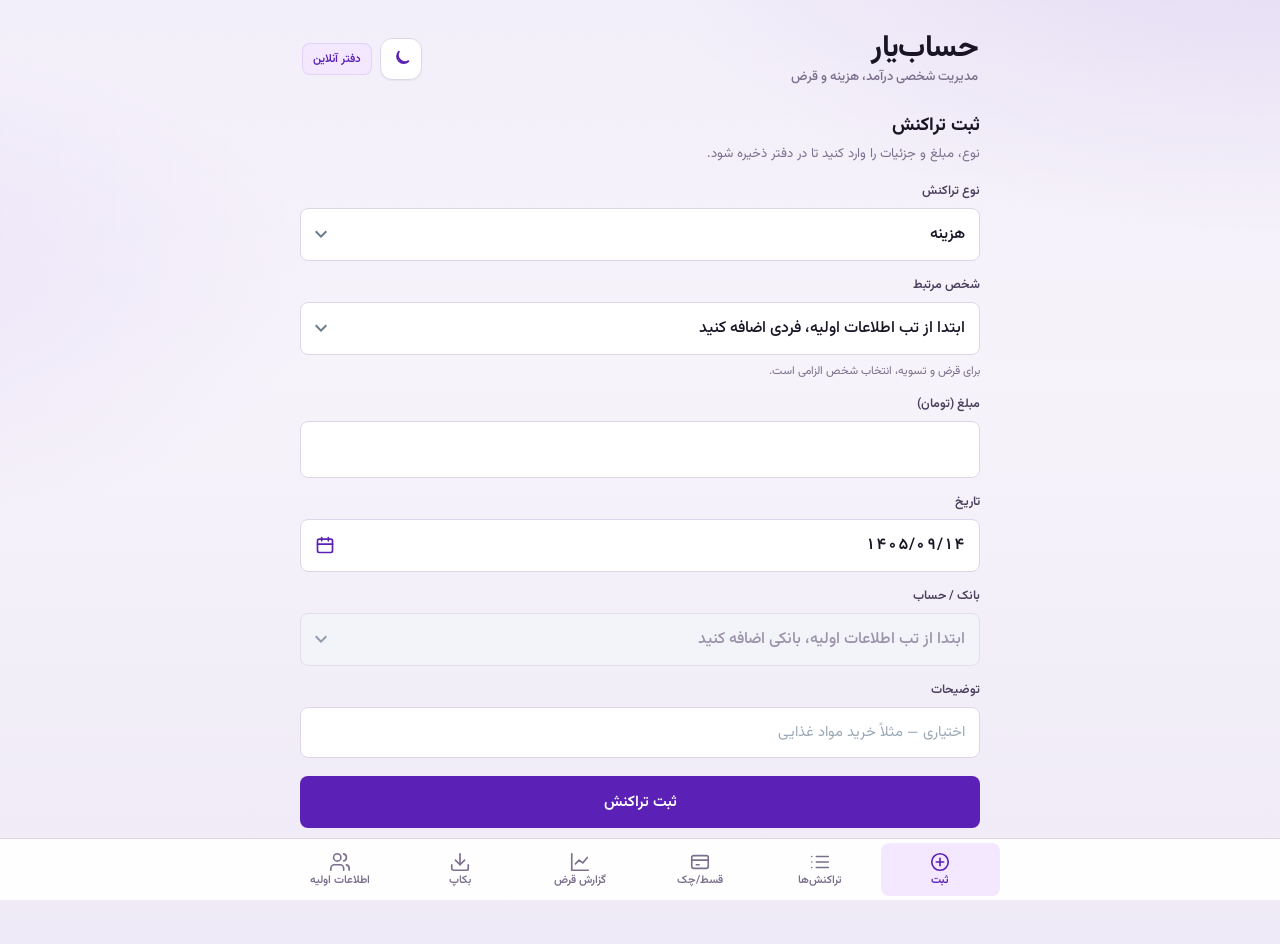
==== commit 2878853c: "add cheque , Installment" ====
--- a/accounting.html
+++ b/accounting.html
@@ -1496,6 +1496,14 @@
             font-weight: 700;
         }
 
+        .tx-meta .ob-badge {
+            margin-right: 6px;
+        }
+
+        .tx-meta .ob-badge::after {
+            content: none;
+        }
+
         .tx-actions {
             display: flex;
             flex-direction: row;
@@ -1577,8 +1585,8 @@
             width: min(100%, 720px);
             margin: 0 auto;
             display: grid;
-            grid-template-columns: repeat(5, minmax(0, 1fr));
-            gap: 2px;
+            grid-template-columns: repeat(6, minmax(0, 1fr));
+            gap: 1px;
         }
 
         .tab-item {
@@ -1590,10 +1598,10 @@
             background: transparent;
             border: none;
             color: var(--muted);
-            font-size: 0.62rem;
+            font-size: 0.58rem;
             font-weight: 600;
             line-height: 1.15;
-            padding: 6px 2px;
+            padding: 6px 1px;
             border-radius: var(--radius-sm);
             cursor: pointer;
             min-height: 52px;
@@ -1720,6 +1728,359 @@
             padding: 12px;
             font-size: 0.78rem;
             line-height: 1.65;
+        }
+
+        .danger-box {
+            display: flex;
+            align-items: flex-start;
+            gap: 10px;
+            background: var(--warn-soft);
+            border: 1px solid rgba(180, 83, 9, 0.22);
+            color: var(--warn);
+            border-radius: var(--radius-sm);
+            padding: 12px;
+            font-size: 0.78rem;
+            line-height: 1.65;
+            font-weight: 500;
+        }
+
+        .danger-box svg {
+            width: 18px;
+            height: 18px;
+            flex-shrink: 0;
+            margin-top: 1px;
+            stroke-width: 2;
+        }
+
+        .data-card-danger {
+            border-color: rgba(194, 65, 12, 0.22);
+        }
+
+        .data-card-danger h3 {
+            color: var(--danger);
+        }
+
+        .purge-options {
+            display: flex;
+            flex-direction: column;
+            gap: 8px;
+        }
+
+        .purge-item {
+            position: relative;
+            display: grid;
+            grid-template-columns: auto 1fr auto;
+            align-items: center;
+            gap: 12px;
+            padding: 12px 12px 12px 10px;
+            border: 1px solid var(--line-soft);
+            border-radius: var(--radius);
+            background: var(--surface-raised);
+            cursor: pointer;
+            user-select: none;
+            transition: border-color 0.18s var(--ease), background 0.18s var(--ease), box-shadow 0.18s var(--ease);
+        }
+
+        .purge-item:hover {
+            border-color: var(--chip-hover-border);
+            background: var(--chip-hover-bg);
+        }
+
+        .purge-item:has(input:focus-visible) {
+            outline: none;
+            box-shadow: 0 0 0 3px var(--focus-ring);
+            border-color: var(--accent);
+        }
+
+        .purge-item:has(input:checked) {
+            border-color: rgba(194, 65, 12, 0.35);
+            background: linear-gradient(90deg, var(--danger-soft) 0%, var(--surface-raised) 42%);
+            box-shadow: inset -3px 0 0 var(--danger);
+        }
+
+        .purge-item input {
+            position: absolute;
+            opacity: 0;
+            pointer-events: none;
+            width: 0;
+            height: 0;
+        }
+
+        .purge-item-icon {
+            width: 40px;
+            height: 40px;
+            border-radius: 10px;
+            display: grid;
+            place-items: center;
+            background: var(--surface);
+            color: var(--ink-soft);
+            border: 1px solid var(--line-soft);
+            flex-shrink: 0;
+            transition: background 0.18s var(--ease), color 0.18s var(--ease), border-color 0.18s var(--ease);
+        }
+
+        .purge-item-icon svg {
+            width: 20px;
+            height: 20px;
+            stroke-width: 1.8;
+        }
+
+        .purge-item:has(input:checked) .purge-item-icon {
+            background: var(--danger-soft);
+            color: var(--danger);
+            border-color: rgba(194, 65, 12, 0.2);
+        }
+
+        .purge-item-body {
+            min-width: 0;
+            display: flex;
+            flex-direction: column;
+            gap: 2px;
+        }
+
+        .purge-item-title {
+            font-size: 0.9rem;
+            font-weight: 700;
+            color: var(--ink);
+            line-height: 1.35;
+        }
+
+        .purge-item-desc {
+            font-size: 0.72rem;
+            font-weight: 500;
+            color: var(--muted);
+            line-height: 1.5;
+        }
+
+        .purge-item-side {
+            display: flex;
+            flex-direction: column;
+            align-items: center;
+            gap: 6px;
+            flex-shrink: 0;
+        }
+
+        .purge-count {
+            font-size: 0.68rem;
+            font-weight: 700;
+            color: var(--muted);
+            background: var(--surface);
+            border: 1px solid var(--line-soft);
+            border-radius: 999px;
+            padding: 2px 8px;
+            font-variant-numeric: tabular-nums;
+            white-space: nowrap;
+            transition: color 0.18s var(--ease), background 0.18s var(--ease), border-color 0.18s var(--ease);
+        }
+
+        .purge-item:has(input:checked) .purge-count {
+            color: var(--danger);
+            background: var(--danger-soft);
+            border-color: rgba(194, 65, 12, 0.22);
+        }
+
+        .purge-tick {
+            width: 22px;
+            height: 22px;
+            border-radius: 7px;
+            border: 1.5px solid var(--line);
+            background: var(--surface-raised);
+            display: grid;
+            place-items: center;
+            color: transparent;
+            transition: background 0.18s var(--ease), border-color 0.18s var(--ease), color 0.18s var(--ease);
+        }
+
+        .purge-tick svg {
+            width: 13px;
+            height: 13px;
+            stroke-width: 2.6;
+        }
+
+        .purge-item:has(input:checked) .purge-tick {
+            background: var(--danger);
+            border-color: var(--danger);
+            color: #fff;
+        }
+
+        .purge-summary {
+            display: none;
+            align-items: center;
+            gap: 8px;
+            margin-top: 2px;
+            padding: 10px 12px;
+            border-radius: var(--radius-sm);
+            background: var(--danger-soft);
+            border: 1px solid rgba(194, 65, 12, 0.18);
+            color: var(--danger);
+            font-size: 0.78rem;
+            font-weight: 600;
+            line-height: 1.5;
+        }
+
+        .purge-summary.is-visible {
+            display: flex;
+        }
+
+        .purge-summary svg {
+            width: 16px;
+            height: 16px;
+            flex-shrink: 0;
+            stroke-width: 2;
+        }
+
+        .data-actions .btn-danger-solid {
+            width: 100%;
+            margin: 0;
+            padding: 13px 14px;
+            min-height: 48px;
+        }
+
+        .data-actions .btn-danger-solid:disabled {
+            opacity: 0.45;
+            cursor: not-allowed;
+            filter: grayscale(0.25);
+        }
+
+        /* Obligations (قسط و چک) */
+        .ob-summary {
+            display: grid;
+            grid-template-columns: 1fr 1fr;
+            gap: 8px;
+        }
+
+        .ob-kind-toggle {
+            display: grid;
+            grid-template-columns: 1fr 1fr;
+            gap: 6px;
+            padding: 4px;
+            background: var(--surface);
+            border: 1px solid var(--line-soft);
+            border-radius: var(--radius);
+        }
+
+        .ob-kind-toggle label {
+            display: flex;
+            align-items: center;
+            justify-content: center;
+            gap: 6px;
+            margin: 0;
+            padding: 10px 8px;
+            border-radius: var(--radius-sm);
+            font-size: 0.85rem;
+            font-weight: 700;
+            color: var(--muted);
+            cursor: pointer;
+            user-select: none;
+            transition: background 0.18s var(--ease), color 0.18s var(--ease);
+        }
+
+        .ob-kind-toggle input {
+            position: absolute;
+            opacity: 0;
+            pointer-events: none;
+            width: 0;
+            height: 0;
+        }
+
+        .ob-kind-toggle label:has(input:checked) {
+            background: var(--surface-raised);
+            color: var(--accent);
+            box-shadow: var(--shadow-soft);
+        }
+
+        .ob-filters {
+            display: grid;
+            grid-template-columns: 1fr 1fr;
+            gap: 8px;
+        }
+
+        .ob-item.is-overdue {
+            border-color: rgba(194, 65, 12, 0.35);
+        }
+
+        .ob-item.is-paid {
+            opacity: 0.78;
+        }
+
+        .ob-badge {
+            display: inline-flex;
+            align-items: center;
+            gap: 4px;
+            font-size: 0.68rem;
+            font-weight: 700;
+            padding: 2px 8px;
+            border-radius: 999px;
+            background: var(--surface);
+            color: var(--muted);
+            border: 1px solid var(--line-soft);
+            white-space: nowrap;
+        }
+
+        .ob-badge.is-open {
+            background: var(--warn-soft);
+            color: var(--warn);
+            border-color: rgba(180, 83, 9, 0.22);
+        }
+
+        .ob-badge.is-paid {
+            background: var(--success-soft);
+            color: var(--success);
+            border-color: rgba(4, 120, 87, 0.22);
+        }
+
+        .ob-badge.is-overdue {
+            background: var(--danger-soft);
+            color: var(--danger);
+            border-color: rgba(194, 65, 12, 0.22);
+        }
+
+        .tx-type.check {
+            background: var(--info-soft);
+            color: var(--info);
+        }
+
+        .tx-type.installment {
+            background: var(--accent-soft);
+            color: var(--accent);
+        }
+
+        .captcha-block {
+            display: flex;
+            flex-direction: column;
+            gap: 8px;
+            margin: 4px 0 14px;
+            text-align: right;
+        }
+
+        .captcha-question {
+            display: flex;
+            align-items: center;
+            justify-content: center;
+            gap: 8px;
+            padding: 14px;
+            border-radius: var(--radius-sm);
+            background: var(--surface);
+            border: 1px dashed var(--line);
+            font-size: 1.25rem;
+            font-weight: 800;
+            color: var(--ink);
+            font-variant-numeric: tabular-nums;
+            letter-spacing: 0.04em;
+        }
+
+        .captcha-block label {
+            font-size: 0.78rem;
+            font-weight: 600;
+            color: var(--ink-soft);
+        }
+
+        .captcha-block input {
+            text-align: center;
+            font-size: 1.1rem;
+            font-weight: 700;
+            font-variant-numeric: tabular-nums;
+            letter-spacing: 0.06em;
         }
 
         #importFile {
@@ -2325,6 +2686,106 @@
             </div>
         </section>
 
+        <!-- تب قسط و چک -->
+        <section id="tab-obligations" class="panel" aria-label="قسط و چک">
+            <div class="panel-head">
+                <h2>قسط و چک</h2>
+                <p>تعهدهای زمان‌دار را ثبت کنید و سررسیدها را پیگیری کنید.</p>
+            </div>
+
+            <div id="obSummary" class="ob-summary" aria-live="polite">
+                <div class="stat-box"><span>بازِ پرداختنی</span><strong id="obSumPayable">۰</strong></div>
+                <div class="stat-box"><span>بازِ دریافتنی</span><strong id="obSumReceivable">۰</strong></div>
+            </div>
+
+            <div class="form-stack">
+                <div class="field">
+                    <label>نوع</label>
+                    <div class="ob-kind-toggle" role="radiogroup" aria-label="نوع تعهد">
+                        <label>
+                            <input type="radio" name="obKind" value="check" checked>
+                            چک
+                        </label>
+                        <label>
+                            <input type="radio" name="obKind" value="installment">
+                            قسط
+                        </label>
+                    </div>
+                </div>
+
+                <div class="field">
+                    <label for="obDirection">جهت</label>
+                    <select id="obDirection">
+                        <option value="payable" selected>باید بپردازم</option>
+                        <option value="receivable">باید بگیرم</option>
+                    </select>
+                </div>
+
+                <div class="field" id="obTitleField" hidden>
+                    <label for="obTitle">عنوان سری اقساط</label>
+                    <input type="text" id="obTitle" placeholder="مثلاً قسط موبایل" autocomplete="off">
+                </div>
+
+                <div class="field amount-field">
+                    <label for="obAmount" id="obAmountLabel">مبلغ چک (تومان)</label>
+                    <input type="text" id="obAmount" class="money-input" inputmode="numeric" autocomplete="off" lang="fa">
+                </div>
+
+                <div class="field" id="obCountField" hidden>
+                    <label for="obCount">تعداد اقساط</label>
+                    <input type="text" id="obCount" inputmode="numeric" autocomplete="off" lang="fa" placeholder="مثلاً ۱۲" value="۱۲">
+                </div>
+
+                <div class="field">
+                    <label for="dateObBtn" id="obDateLabel">تاریخ سررسید</label>
+                    <button type="button" class="jdp-trigger" id="dateObBtn" aria-label="انتخاب سررسید">
+                        <span class="jdp-trigger-text" id="dateObText">—</span>
+                        <svg viewBox="0 0 24 24" fill="none" stroke="currentColor" stroke-width="2" stroke-linecap="round" stroke-linejoin="round"><rect x="3" y="5" width="18" height="16" rx="2"/><path d="M16 3v4M8 3v4M3 11h18"/></svg>
+                    </button>
+                </div>
+
+                <div class="field" id="obCheckNoField">
+                    <label for="obCheckNumber">شماره چک</label>
+                    <input type="text" id="obCheckNumber" inputmode="numeric" autocomplete="off" lang="fa" placeholder="اختیاری">
+                </div>
+
+                <div class="field">
+                    <label for="obPerson">شخص مرتبط</label>
+                    <select id="obPerson"></select>
+                </div>
+
+                <div class="field">
+                    <label for="obBank">بانک / حساب</label>
+                    <select id="obBank"></select>
+                </div>
+
+                <div class="field">
+                    <label for="obNote">توضیحات</label>
+                    <input type="text" id="obNote" placeholder="اختیاری" autocomplete="off">
+                </div>
+
+                <button id="addObBtn" class="btn-primary" type="button">ثبت چک</button>
+            </div>
+
+            <div class="ob-filters">
+                <select id="obFilterStatus" aria-label="فیلتر وضعیت">
+                    <option value="all">همه وضعیت‌ها</option>
+                    <option value="open" selected>باز</option>
+                    <option value="paid">پرداخت‌شده</option>
+                    <option value="overdue">سررسید گذشته</option>
+                </select>
+                <select id="obFilterKind" aria-label="فیلتر نوع">
+                    <option value="all">چک و قسط</option>
+                    <option value="check">فقط چک</option>
+                    <option value="installment">فقط قسط</option>
+                </select>
+            </div>
+
+            <div id="obligationsList" class="tx-list" role="list">
+                <div class="empty-state"><strong>هنوز موردی نیست</strong><p>اولین چک یا سری اقساط را بالا ثبت کنید.</p></div>
+            </div>
+        </section>
+
         <!-- تب داده و پشتیبان -->
         <section id="tab-data" class="panel" aria-label="داده و پشتیبان">
             <div class="panel-head">
@@ -2334,7 +2795,7 @@
 
             <div class="data-card">
                 <h3>پشتیبان کامل</h3>
-                <p>فایل JSON شامل همه اشخاص، بانک‌ها و تراکنش‌ها. این فایل را در جای امن نگه دارید.</p>
+                <p>فایل JSON شامل همه اشخاص، بانک‌ها، تراکنش‌ها، اقساط و چک‌ها. این فایل را در جای امن نگه دارید.</p>
                 <div class="data-actions">
                     <button type="button" id="backupBtn" class="btn-primary">دانلود پشتیبان کامل</button>
                 </div>
@@ -2363,6 +2824,88 @@
                 <h3>وضعیت ذخیره</h3>
                 <p id="storageStatus">داده‌ها فقط روی همین دستگاه و همین مرورگر نگه داشته می‌شوند و به سرور ارسال نمی‌شوند.</p>
                 <div id="storageCounts" class="backup-meta">در حال شمارش…</div>
+            </div>
+
+            <div class="data-card data-card-danger">
+                <h3>پاکسازی اطلاعات</h3>
+                <p>فقط همان بخش‌هایی را که می‌خواهید خالی شود علامت بزنید. داده فقط از همین دستگاه حذف می‌شود.</p>
+                <div class="danger-box">
+                    <svg viewBox="0 0 24 24" fill="none" stroke="currentColor" stroke-linecap="round" stroke-linejoin="round" aria-hidden="true"><path d="M12 9v4M12 17h.01"/><path d="M10.3 3.9 1.8 18a2 2 0 0 0 1.7 3h17a2 2 0 0 0 1.7-3L13.7 3.9a2 2 0 0 0-3.4 0z"/></svg>
+                    <span>حذف برگشت‌ناپذیر است. قبل از ادامه یک پشتیبان کامل بگیرید. اگر فقط اشخاص یا بانک‌ها را پاک کنید، تراکنش‌های قبلی ممکن است بدون مرجع بمانند.</span>
+                </div>
+                <div class="purge-options" role="group" aria-label="انتخاب موارد پاکسازی">
+                    <label class="purge-item" for="purgeTx">
+                        <span class="purge-item-icon" aria-hidden="true">
+                            <svg viewBox="0 0 24 24" fill="none" stroke="currentColor" stroke-linecap="round" stroke-linejoin="round"><path d="M8 6h13M8 12h13M8 18h13M3 6h.01M3 12h.01M3 18h.01"/></svg>
+                        </span>
+                        <span class="purge-item-body">
+                            <span class="purge-item-title">تراکنش‌ها</span>
+                            <span class="purge-item-desc">درآمد، هزینه، قرض و تسویه‌ها</span>
+                        </span>
+                        <span class="purge-item-side">
+                            <span class="purge-count" id="purgeTxCount">—</span>
+                            <span class="purge-tick" aria-hidden="true">
+                                <svg viewBox="0 0 24 24" fill="none" stroke="currentColor" stroke-linecap="round" stroke-linejoin="round"><path d="m5 12 5 5L20 7"/></svg>
+                            </span>
+                        </span>
+                        <input type="checkbox" id="purgeTx" autocomplete="off">
+                    </label>
+                    <label class="purge-item" for="purgeBanks">
+                        <span class="purge-item-icon" aria-hidden="true">
+                            <svg viewBox="0 0 24 24" fill="none" stroke="currentColor" stroke-linecap="round" stroke-linejoin="round"><rect x="2" y="5" width="20" height="14" rx="2"/><path d="M2 10h20"/></svg>
+                        </span>
+                        <span class="purge-item-body">
+                            <span class="purge-item-title">بانک‌ها و حساب‌ها</span>
+                            <span class="purge-item-desc">شماره حساب/کارت و بانک پیش‌فرض</span>
+                        </span>
+                        <span class="purge-item-side">
+                            <span class="purge-count" id="purgeBanksCount">—</span>
+                            <span class="purge-tick" aria-hidden="true">
+                                <svg viewBox="0 0 24 24" fill="none" stroke="currentColor" stroke-linecap="round" stroke-linejoin="round"><path d="m5 12 5 5L20 7"/></svg>
+                            </span>
+                        </span>
+                        <input type="checkbox" id="purgeBanks" autocomplete="off">
+                    </label>
+                    <label class="purge-item" for="purgePersons">
+                        <span class="purge-item-icon" aria-hidden="true">
+                            <svg viewBox="0 0 24 24" fill="none" stroke="currentColor" stroke-linecap="round" stroke-linejoin="round"><path d="M16 21v-2a4 4 0 0 0-4-4H6a4 4 0 0 0-4 4v2"/><circle cx="9" cy="7" r="4"/><path d="M22 21v-2a4 4 0 0 0-3-3.87M16 3.13a4 4 0 0 1 0 7.75"/></svg>
+                        </span>
+                        <span class="purge-item-body">
+                            <span class="purge-item-title">اشخاص</span>
+                            <span class="purge-item-desc">فهرست افراد مرتبط با قرض</span>
+                        </span>
+                        <span class="purge-item-side">
+                            <span class="purge-count" id="purgePersonsCount">—</span>
+                            <span class="purge-tick" aria-hidden="true">
+                                <svg viewBox="0 0 24 24" fill="none" stroke="currentColor" stroke-linecap="round" stroke-linejoin="round"><path d="m5 12 5 5L20 7"/></svg>
+                            </span>
+                        </span>
+                        <input type="checkbox" id="purgePersons" autocomplete="off">
+                    </label>
+                    <label class="purge-item" for="purgeObligations">
+                        <span class="purge-item-icon" aria-hidden="true">
+                            <svg viewBox="0 0 24 24" fill="none" stroke="currentColor" stroke-linecap="round" stroke-linejoin="round"><rect x="3" y="5" width="18" height="14" rx="2"/><path d="M3 10h18M8 15h3"/></svg>
+                        </span>
+                        <span class="purge-item-body">
+                            <span class="purge-item-title">اقساط و چک‌ها</span>
+                            <span class="purge-item-desc">همه تعهدهای زمان‌دار</span>
+                        </span>
+                        <span class="purge-item-side">
+                            <span class="purge-count" id="purgeObligationsCount">—</span>
+                            <span class="purge-tick" aria-hidden="true">
+                                <svg viewBox="0 0 24 24" fill="none" stroke="currentColor" stroke-linecap="round" stroke-linejoin="round"><path d="m5 12 5 5L20 7"/></svg>
+                            </span>
+                        </span>
+                        <input type="checkbox" id="purgeObligations" autocomplete="off">
+                    </label>
+                </div>
+                <div id="purgeSummary" class="purge-summary" aria-live="polite">
+                    <svg viewBox="0 0 24 24" fill="none" stroke="currentColor" stroke-linecap="round" stroke-linejoin="round" aria-hidden="true"><path d="M12 9v4M12 17h.01"/><circle cx="12" cy="12" r="9"/></svg>
+                    <span id="purgeSummaryText"></span>
+                </div>
+                <div class="data-actions">
+                    <button type="button" id="purgeBtn" class="btn-danger-solid" disabled>انتخاب کنید تا پاکسازی فعال شود</button>
+                </div>
             </div>
         </section>
     </div>
@@ -2377,6 +2920,10 @@
             <button class="tab-item" data-tab="all" type="button">
                 <svg viewBox="0 0 24 24" fill="none" stroke="currentColor" stroke-linecap="round" stroke-linejoin="round"><path d="M8 6h13M8 12h13M8 18h13M3 6h.01M3 12h.01M3 18h.01"/></svg>
                 تراکنش‌ها
+            </button>
+            <button class="tab-item" data-tab="obligations" type="button">
+                <svg viewBox="0 0 24 24" fill="none" stroke="currentColor" stroke-linecap="round" stroke-linejoin="round"><rect x="3" y="5" width="18" height="14" rx="2"/><path d="M3 10h18M8 15h3"/></svg>
+                قسط/چک
             </button>
             <button class="tab-item" data-tab="report" type="button">
                 <svg viewBox="0 0 24 24" fill="none" stroke="currentColor" stroke-linecap="round" stroke-linejoin="round"><path d="M3 3v18h18"/><path d="M7 14l4-4 4 3 5-6"/></svg>
@@ -2460,6 +3007,26 @@
         </div>
     </div>
 
+    <!-- مودال کپچا برای پاکسازی -->
+    <div id="captchaModal" class="modal confirm-modal" role="dialog" aria-modal="true" aria-labelledby="captchaTitle">
+        <div class="modal-content">
+            <div class="confirm-icon is-danger" aria-hidden="true">
+                <svg viewBox="0 0 24 24" fill="none" stroke="currentColor" stroke-width="2" stroke-linecap="round" stroke-linejoin="round"><path d="M12 9v4M12 17h.01"/><path d="M10.3 3.9 1.8 18a2 2 0 0 0 1.7 3h17a2 2 0 0 0 1.7-3L13.7 3.9a2 2 0 0 0-3.4 0z"/></svg>
+            </div>
+            <h3 id="captchaTitle">تأیید امنیتی</h3>
+            <p id="captchaWarning" class="confirm-message"></p>
+            <div class="captcha-block">
+                <div class="captcha-question" id="captchaQuestion" aria-live="polite">—</div>
+                <label for="captchaAnswer">نتیجه را وارد کنید</label>
+                <input type="text" id="captchaAnswer" inputmode="numeric" autocomplete="off" lang="fa" placeholder="مثلاً ۸">
+            </div>
+            <div class="confirm-actions">
+                <button type="button" class="btn-secondary" id="captchaCancelBtn">انصراف</button>
+                <button type="button" class="btn-danger-solid" id="captchaOkBtn">حذف نهایی</button>
+            </div>
+        </div>
+    </div>
+
     <!-- دیت‌پیکر شمسی -->
     <div id="jdpOverlay" class="jdp-overlay" role="dialog" aria-modal="true" aria-label="انتخاب تاریخ شمسی">
         <div class="jdp-sheet">
@@ -2535,6 +3102,13 @@
                 banks: '++id, name',
                 settings: 'key'
             });
+            db.version(3).stores({
+                transactions: '++id, date, personId, type, amount, description, bank',
+                persons: '++id, name',
+                banks: '++id, name',
+                settings: 'key',
+                obligations: '++id, kind, status, dueDate, personId, seriesId, direction'
+            });
 
             async function getDefaultBankId() {
                 const row = await db.settings.get('defaultBankId');
@@ -2617,11 +3191,73 @@
                 });
             }
 
+            function askCaptcha({ warning = '' } = {}) {
+                return new Promise((resolve) => {
+                    const modal = document.getElementById('captchaModal');
+                    const okBtn = document.getElementById('captchaOkBtn');
+                    const cancelBtn = document.getElementById('captchaCancelBtn');
+                    const answerInput = document.getElementById('captchaAnswer');
+                    const a = 2 + Math.floor(Math.random() * 8);
+                    const b = 2 + Math.floor(Math.random() * 8);
+                    const expected = a + b;
+
+                    document.getElementById('captchaWarning').textContent = warning;
+                    document.getElementById('captchaQuestion').textContent = `${toFaDigits(a)} + ${toFaDigits(b)} = ؟`;
+                    answerInput.value = '';
+
+                    const finish = (value) => {
+                        modal.classList.remove('open');
+                        modal.style.display = 'none';
+                        okBtn.onclick = null;
+                        cancelBtn.onclick = null;
+                        answerInput.onkeydown = null;
+                        answerInput.oninput = null;
+                        resolve(value);
+                    };
+
+                    const submit = () => {
+                        const given = Number(onlyDigits(answerInput.value));
+                        if (!answerInput.value.trim() || Number.isNaN(given)) {
+                            notify('نتیجه کپچا را وارد کنید', 'warn');
+                            answerInput.focus();
+                            return;
+                        }
+                        if (given !== expected) {
+                            notify('کد تأیید نادرست است', 'error');
+                            answerInput.value = '';
+                            answerInput.focus();
+                            return;
+                        }
+                        finish(true);
+                    };
+
+                    answerInput.oninput = () => {
+                        const digits = onlyDigits(answerInput.value).slice(0, 3);
+                        answerInput.value = toFaDigits(digits);
+                    };
+
+                    okBtn.onclick = submit;
+                    cancelBtn.onclick = () => finish(false);
+                    answerInput.onkeydown = (e) => {
+                        if (e.key === 'Enter') {
+                            e.preventDefault();
+                            submit();
+                        }
+                    };
+
+                    modal.classList.add('open');
+                    modal.style.display = 'flex';
+                    setTimeout(() => answerInput.focus(), 50);
+                });
+            }
+
             const ICONS = {
                 edit: `<svg viewBox="0 0 24 24" fill="none" stroke="currentColor" stroke-width="2" stroke-linecap="round" stroke-linejoin="round"><path d="M12 20h9"/><path d="M16.5 3.5a2.12 2.12 0 0 1 3 3L7 19l-4 1 1-4Z"/></svg>`,
                 trash: `<svg viewBox="0 0 24 24" fill="none" stroke="currentColor" stroke-width="2" stroke-linecap="round" stroke-linejoin="round"><path d="M3 6h18"/><path d="M8 6V4h8v2"/><path d="M19 6l-1 14H6L5 6"/></svg>`,
                 star: `<svg viewBox="0 0 24 24" fill="none" stroke="currentColor" stroke-width="2" stroke-linecap="round" stroke-linejoin="round"><path d="m12 3 2.7 5.5 6 .9-4.4 4.3 1 6.1L12 17.8 6.7 19.8l1-6.1L3.4 9.4l6-.9Z"/></svg>`,
-                starFilled: `<svg viewBox="0 0 24 24" fill="currentColor" stroke="currentColor" stroke-width="1.5" stroke-linecap="round" stroke-linejoin="round"><path d="m12 3 2.7 5.5 6 .9-4.4 4.3 1 6.1L12 17.8 6.7 19.8l1-6.1L3.4 9.4l6-.9Z"/></svg>`
+                starFilled: `<svg viewBox="0 0 24 24" fill="currentColor" stroke="currentColor" stroke-width="1.5" stroke-linecap="round" stroke-linejoin="round"><path d="m12 3 2.7 5.5 6 .9-4.4 4.3 1 6.1L12 17.8 6.7 19.8l1-6.1L3.4 9.4l6-.9Z"/></svg>`,
+                check: `<svg viewBox="0 0 24 24" fill="none" stroke="currentColor" stroke-width="2.2" stroke-linecap="round" stroke-linejoin="round"><path d="m5 12 5 5L20 7"/></svg>`,
+                undo: `<svg viewBox="0 0 24 24" fill="none" stroke="currentColor" stroke-width="2" stroke-linecap="round" stroke-linejoin="round"><path d="M3 7v6h6"/><path d="M3 13a9 9 0 1 0 3-7.7L3 7"/></svg>`
             };
 
             function getToday() {
@@ -2647,6 +3283,16 @@
             function getMonthDays(y, m) { return m <= 6 ? 31 : m <= 11 ? 30 : isLeapYear(y) ? 30 : 29; }
             function formatDate(y, m, d) { return `${y}/${String(m).padStart(2, '0')}/${String(d).padStart(2, '0')}`; }
             function parseDate(str) { const p = String(str || '').split('/'); return { year: +p[0], month: +p[1], day: +p[2] }; }
+            function addJalaliMonths(dateObj, months) {
+                let y = dateObj.year;
+                let m = dateObj.month + months;
+                let d = dateObj.day;
+                while (m > 12) { m -= 12; y++; }
+                while (m < 1) { m += 12; y--; }
+                const maxD = getMonthDays(y, m);
+                if (d > maxD) d = maxD;
+                return { year: y, month: m, day: d };
+            }
             function escapeHtml(str) {
                 return String(str ?? '')
                     .replace(/&/g, '&amp;')
@@ -2748,7 +3394,8 @@
                 add: { value: null, btn: null, text: null },
                 from: { value: null, btn: null, text: null },
                 to: { value: null, btn: null, text: null },
-                edit: { value: null, btn: null, text: null }
+                edit: { value: null, btn: null, text: null },
+                ob: { value: null, btn: null, text: null }
             };
 
             function setDateField(key, dateObj) {
@@ -2843,6 +3490,8 @@
                 dateFields.to.text = document.getElementById('dateToText');
                 dateFields.edit.btn = document.getElementById('dateEditBtn');
                 dateFields.edit.text = document.getElementById('dateEditText');
+                dateFields.ob.btn = document.getElementById('dateObBtn');
+                dateFields.ob.text = document.getElementById('dateObText');
 
                 Object.keys(dateFields).forEach(key => {
                     dateFields[key].btn.addEventListener('click', () => openJalaliPicker(key));
@@ -2870,15 +3519,18 @@
                 setDateField('from', { year: today.year, month: 1, day: 1 });
                 setDateField('to', today);
                 setDateField('edit', today);
+                setDateField('ob', today);
             }
 
             const els = {
                 personSelect: document.getElementById('personSelect'),
                 reportPerson: document.getElementById('reportPerson'),
                 editPersonId: document.getElementById('editPersonId'),
+                obPerson: document.getElementById('obPerson'),
                 bankSelect: document.getElementById('bankSelect'),
                 editBank: document.getElementById('editBank'),
                 filterBank: document.getElementById('filterBank'),
+                obBank: document.getElementById('obBank'),
             };
 
             function closeAllCustomSelects(exceptWrap = null) {
@@ -3295,6 +3947,7 @@
                 persons: document.getElementById('tab-persons'),
                 report: document.getElementById('tab-report'),
                 all: document.getElementById('tab-all'),
+                obligations: document.getElementById('tab-obligations'),
                 data: document.getElementById('tab-data')
             };
             function switchTab(id) {
@@ -3309,7 +3962,11 @@
                 }
                 if (id === 'report') loadReportPersons();
                 if (id === 'all') loadTransactions();
-                if (id === 'data') refreshDataTab();
+                if (id === 'obligations') loadObligations();
+                if (id === 'data') {
+                    resetPurgeSelection();
+                    refreshDataTab();
+                }
             }
             tabBtns.forEach(b => b.addEventListener('click', () => switchTab(b.dataset.tab)));
 
@@ -3394,13 +4051,17 @@
                         : 'انتخاب کنید',
                     editPersonId: empty
                         ? 'هنوز شخصی ثبت نشده'
-                        : 'انتخاب کنید'
+                        : 'انتخاب کنید',
+                    obPerson: empty
+                        ? 'بدون شخص / انتخاب کنید'
+                        : 'بدون شخص / انتخاب کنید'
                 };
 
                 [
                     ['personSelect', els.personSelect],
                     ['reportPerson', els.reportPerson],
-                    ['editPersonId', els.editPersonId]
+                    ['editPersonId', els.editPersonId],
+                    ['obPerson', els.obPerson]
                 ].forEach(([key, sel]) => {
                     sel.innerHTML = '';
                     const o = document.createElement('option');
@@ -3408,7 +4069,7 @@
                     o.textContent = placeholders[key];
                     sel.appendChild(o);
                     // گزارش و ویرایش بدون شخص معنی ندارند؛ کمبوی ثبت برای درآمد/هزینه باز می‌ماند
-                    sel.disabled = empty && key !== 'personSelect';
+                    sel.disabled = empty && key !== 'personSelect' && key !== 'obPerson';
 
                     persons.forEach(p => {
                         const opt = document.createElement('option');
@@ -3578,6 +4239,11 @@
                     includeEmpty: true,
                     emptyLabel: empty ? 'هنوز بانکی ثبت نشده' : 'انتخاب کنید'
                 });
+                fillSelect(els.obBank, {
+                    includeEmpty: true,
+                    emptyLabel: empty ? 'بدون بانک / انتخاب کنید' : 'بدون بانک / انتخاب کنید',
+                    selected: preferredName != null ? preferredName : defaultName
+                });
 
                 const filterPrev = els.filterBank.value || 'all';
                 const usedNames = new Set((await db.transactions.toArray()).map(t => t.bank).filter(Boolean));
@@ -3600,6 +4266,7 @@
                 }
                 syncCustomSelect(els.bankSelect);
                 syncCustomSelect(els.editBank);
+                syncCustomSelect(els.obBank);
                 syncCustomSelect(els.filterBank);
             }
 
@@ -3727,6 +4394,292 @@
                     <div class="report-status ${statusClass}">${statusHtml}</div>
                 </div>`;
                 notify('وضعیت قرض آماده شد', 'info', 2200);
+            };
+
+            // Obligations — قسط و چک
+            function getObKind() {
+                const checked = document.querySelector('input[name="obKind"]:checked');
+                return checked ? checked.value : 'check';
+            }
+
+            function syncObFormKind() {
+                const kind = getObKind();
+                const isInst = kind === 'installment';
+                document.getElementById('obTitleField').hidden = !isInst;
+                document.getElementById('obCountField').hidden = !isInst;
+                document.getElementById('obCheckNoField').hidden = isInst;
+                document.getElementById('obAmountLabel').textContent = isInst ? 'مبلغ هر قسط (تومان)' : 'مبلغ چک (تومان)';
+                document.getElementById('obDateLabel').textContent = isInst ? 'اولین سررسید' : 'تاریخ سررسید';
+                document.getElementById('addObBtn').textContent = isInst ? 'ثبت سری اقساط' : 'ثبت چک';
+            }
+
+            document.querySelectorAll('input[name="obKind"]').forEach((el) => {
+                el.addEventListener('change', syncObFormKind);
+            });
+            syncObFormKind();
+
+            document.getElementById('obCount').addEventListener('input', (e) => {
+                const digits = onlyDigits(e.target.value).slice(0, 2);
+                e.target.value = digits ? toFaDigits(digits) : '';
+            });
+            document.getElementById('obCheckNumber').addEventListener('input', (e) => {
+                const digits = onlyDigits(e.target.value).slice(0, 16);
+                e.target.value = digits ? toFaDigits(digits) : '';
+            });
+
+            document.getElementById('obFilterStatus').addEventListener('change', () => loadObligations());
+            document.getElementById('obFilterKind').addEventListener('change', () => loadObligations());
+
+            function makeSeriesId() {
+                return `s_${Date.now().toString(36)}_${Math.random().toString(36).slice(2, 7)}`;
+            }
+
+            function buildObTitle(item) {
+                if (item.kind === 'installment') {
+                    const base = item.title || 'قسط';
+                    if (item.installmentCount) {
+                        return `${base} (${toFaDigits(item.installmentIndex)}/${toFaDigits(item.installmentCount)})`;
+                    }
+                    return base;
+                }
+                const no = item.checkNumber ? ` چک ${toFaDigits(item.checkNumber)}` : '';
+                return (item.title || item.note || `چک${no}`).trim() || 'چک';
+            }
+
+            document.getElementById('addObBtn').onclick = async () => {
+                const kind = getObKind();
+                const direction = document.getElementById('obDirection').value;
+                const amount = parseAmount(document.getElementById('obAmount').value);
+                const dueStr = getDateFieldStr('ob');
+                const personRaw = document.getElementById('obPerson').value;
+                const personId = personRaw ? Number(personRaw) : null;
+                const bank = document.getElementById('obBank').value || '';
+                const note = document.getElementById('obNote').value.trim();
+                const title = document.getElementById('obTitle').value.trim();
+                const checkNumber = onlyDigits(document.getElementById('obCheckNumber').value);
+                const count = Number(onlyDigits(document.getElementById('obCount').value)) || 0;
+
+                if (!amount) return notify('مبلغ را وارد کنید', 'warn');
+                if (!dueStr) return notify('تاریخ سررسید را انتخاب کنید', 'warn');
+                if (kind === 'installment' && !title) return notify('عنوان سری اقساط را وارد کنید', 'warn');
+                if (kind === 'installment' && (count < 1 || count > 60)) {
+                    return notify('تعداد اقساط باید بین ۱ تا ۶۰ باشد', 'warn');
+                }
+
+                const firstDue = getDateField('ob');
+
+                if (kind === 'check') {
+                    await db.obligations.add({
+                        kind: 'check',
+                        direction,
+                        title: note || (checkNumber ? `چک ${checkNumber}` : 'چک'),
+                        amount,
+                        dueDate: dueStr,
+                        personId,
+                        bank,
+                        checkNumber: checkNumber || '',
+                        note,
+                        seriesId: null,
+                        installmentIndex: null,
+                        installmentCount: null,
+                        status: 'open',
+                        paidAt: null,
+                        linkedTxId: null,
+                        createdAt: new Date().toISOString()
+                    });
+                    notify('چک ثبت شد', 'success');
+                } else {
+                    const seriesId = makeSeriesId();
+                    const rows = [];
+                    for (let i = 0; i < count; i++) {
+                        const due = addJalaliMonths(firstDue, i);
+                        rows.push({
+                            kind: 'installment',
+                            direction,
+                            title,
+                            amount,
+                            dueDate: formatDate(due.year, due.month, due.day),
+                            personId,
+                            bank,
+                            checkNumber: '',
+                            note,
+                            seriesId,
+                            installmentIndex: i + 1,
+                            installmentCount: count,
+                            status: 'open',
+                            paidAt: null,
+                            linkedTxId: null,
+                            createdAt: new Date().toISOString()
+                        });
+                    }
+                    await db.obligations.bulkAdd(rows);
+                    notify(`${count.toLocaleString('fa-IR')} قسط ثبت شد`, 'success');
+                }
+
+                document.getElementById('obAmount').value = '';
+                document.getElementById('obNote').value = '';
+                document.getElementById('obCheckNumber').value = '';
+                document.getElementById('obTitle').value = '';
+                if (kind === 'installment') {
+                    document.getElementById('obCount').value = toFaDigits('12');
+                }
+                await loadObligations();
+            };
+
+            async function loadObligations() {
+                let items = await db.obligations.toArray();
+                const fStatus = document.getElementById('obFilterStatus').value;
+                const fKind = document.getElementById('obFilterKind').value;
+                const todayStr = formatDate(getToday().year, getToday().month, getToday().day);
+
+                let openPayable = 0;
+                let openReceivable = 0;
+                items.forEach((o) => {
+                    if (o.status !== 'open') return;
+                    if (o.direction === 'payable') openPayable += o.amount;
+                    else openReceivable += o.amount;
+                });
+                document.getElementById('obSumPayable').textContent = openPayable.toLocaleString('fa-IR');
+                document.getElementById('obSumReceivable').textContent = openReceivable.toLocaleString('fa-IR');
+
+                if (fKind !== 'all') items = items.filter((o) => o.kind === fKind);
+                if (fStatus === 'open') items = items.filter((o) => o.status === 'open');
+                else if (fStatus === 'paid') items = items.filter((o) => o.status === 'paid');
+                else if (fStatus === 'overdue') {
+                    items = items.filter((o) => o.status === 'open' && o.dueDate < todayStr);
+                }
+
+                items.sort((a, b) => {
+                    if (a.status !== b.status) return a.status === 'open' ? -1 : 1;
+                    return a.dueDate.localeCompare(b.dueDate);
+                });
+
+                const list = document.getElementById('obligationsList');
+                if (!items.length) {
+                    list.innerHTML = `<div class="empty-state"><strong>موردی نیست</strong><p>با فیلتر فعلی چیزی پیدا نشد یا هنوز ثبت نکرده‌اید.</p></div>`;
+                    return;
+                }
+
+                const personsMap = Object.fromEntries((await db.persons.toArray()).map((p) => [p.id, p.name]));
+                const banksByName = Object.fromEntries((await db.banks.toArray()).map((b) => [b.name, b]));
+
+                list.innerHTML = items.map((o, i) => {
+                    const isOverdue = o.status === 'open' && o.dueDate < todayStr;
+                    const kindLabel = o.kind === 'check' ? 'چک' : 'قسط';
+                    const dirLabel = o.direction === 'payable' ? 'پرداختنی' : 'دریافتنی';
+                    const person = o.personId ? (personsMap[o.personId] || '—') : '';
+                    const bankLabel = o.bank ? bankDisplayLabel(banksByName[o.bank] || o.bank) : '';
+                    const title = buildObTitle(o);
+                    const statusBadge = o.status === 'paid'
+                        ? '<span class="ob-badge is-paid">پرداخت‌شده</span>'
+                        : isOverdue
+                            ? '<span class="ob-badge is-overdue">سررسید گذشته</span>'
+                            : '<span class="ob-badge is-open">باز</span>';
+                    const metaParts = [
+                        toFaDigits(o.dueDate),
+                        dirLabel,
+                        bankLabel || null,
+                        person || null,
+                        o.checkNumber ? `ش ${toFaDigits(o.checkNumber)}` : null
+                    ].filter(Boolean);
+                    const metaHtml = metaParts.map((p) => `<span>${escapeHtml(p)}</span>`).join('');
+                    const actions = o.status === 'open'
+                        ? `<button class="btn-secondary" type="button" onclick="window.markObPaid(${o.id})" title="پرداخت شد" aria-label="پرداخت شد">${ICONS.check}</button>
+                           <button class="btn-danger" type="button" onclick="window.deleteOb(${o.id})" aria-label="حذف">${ICONS.trash}</button>`
+                        : `<button class="btn-secondary" type="button" onclick="window.reopenOb(${o.id})" title="باز کردن" aria-label="باز کردن">${ICONS.undo}</button>
+                           <button class="btn-danger" type="button" onclick="window.deleteOb(${o.id})" aria-label="حذف">${ICONS.trash}</button>`;
+                    return `<article class="tx-item ob-item${isOverdue ? ' is-overdue' : ''}${o.status === 'paid' ? ' is-paid' : ''}" role="listitem" style="animation-delay:${Math.min(i, 8) * 0.03}s">
+                        <div class="tx-content">
+                            <div class="tx-head">
+                                <span class="tx-type ${o.kind}">${kindLabel}</span>
+                                <span class="tx-amount ${o.direction === 'payable' ? 'neg' : 'pos'}">${o.direction === 'payable' ? '−' : '+'}‌${o.amount.toLocaleString('fa-IR')}</span>
+                            </div>
+                            <p class="tx-title">${escapeHtml(title)}</p>
+                            <div class="tx-meta">${metaHtml}${statusBadge}</div>
+                        </div>
+                        <div class="tx-actions">${actions}</div>
+                    </article>`;
+                }).join('');
+            }
+
+            window.markObPaid = async (id) => {
+                const item = await db.obligations.get(id);
+                if (!item || item.status === 'paid') return;
+
+                const ok = await askConfirm({
+                    title: 'تأیید پرداخت',
+                    message: `«${buildObTitle(item)}» به‌عنوان پرداخت‌شده علامت بخورد؟`,
+                    confirmText: 'بله',
+                    cancelText: 'انصراف'
+                });
+                if (!ok) return;
+
+                let linkedTxId = item.linkedTxId || null;
+                if (!linkedTxId) {
+                    const wantTx = await askConfirm({
+                        title: 'ثبت تراکنش',
+                        message: 'تراکنش مرتبط هم در لیست تراکنش‌ها ثبت شود؟\n\nپرداختنی → هزینه · دریافتنی → درآمد',
+                        confirmText: 'بله، ثبت شود',
+                        cancelText: 'خیر، فقط وضعیت'
+                    });
+                    if (wantTx) {
+                        const type = item.direction === 'payable' ? 'expense' : 'income';
+                        const signed = item.direction === 'payable' ? -Math.abs(item.amount) : Math.abs(item.amount);
+                        const descParts = [
+                            item.kind === 'check' ? 'چک' : 'قسط',
+                            buildObTitle(item),
+                            item.note
+                        ].filter(Boolean);
+                        linkedTxId = await db.transactions.add({
+                            date: item.dueDate || formatDate(getToday().year, getToday().month, getToday().day),
+                            personId: item.personId || null,
+                            type,
+                            amount: signed,
+                            description: descParts.join(' — '),
+                            bank: item.bank || ''
+                        });
+                        invalidateDescSuggestions();
+                    }
+                }
+
+                await db.obligations.update(id, {
+                    status: 'paid',
+                    paidAt: new Date().toISOString(),
+                    linkedTxId
+                });
+                await loadObligations();
+                notify(linkedTxId && linkedTxId !== item.linkedTxId ? 'پرداخت شد و تراکنش ثبت گردید' : 'به‌عنوان پرداخت‌شده علامت خورد', 'success');
+            };
+
+            window.reopenOb = async (id) => {
+                const item = await db.obligations.get(id);
+                if (!item || item.status !== 'paid') return;
+                const ok = await askConfirm({
+                    title: 'بازگردانی وضعیت',
+                    message: 'وضعیت به «باز» برگردد؟\n\nاگر قبلاً تراکنش ساخته شده باشد حذف نمی‌شود.',
+                    confirmText: 'باز کردن',
+                    cancelText: 'انصراف'
+                });
+                if (!ok) return;
+                await db.obligations.update(id, { status: 'open', paidAt: null });
+                await loadObligations();
+                notify('وضعیت به باز برگشت', 'success');
+            };
+
+            window.deleteOb = async (id) => {
+                const item = await db.obligations.get(id);
+                if (!item) return;
+                const ok = await askConfirm({
+                    title: 'حذف مورد',
+                    message: `«${buildObTitle(item)}» حذف شود؟`,
+                    confirmText: 'حذف',
+                    cancelText: 'انصراف',
+                    danger: true
+                });
+                if (!ok) return;
+                await db.obligations.delete(id);
+                await loadObligations();
+                notify('حذف شد', 'success');
             };
 
             // Transactions list
@@ -3885,13 +4838,64 @@
                 const persons = await db.persons.count();
                 const banks = await db.banks.count();
                 const txs = await db.transactions.count();
+                const obligations = await db.obligations.count();
                 document.getElementById('storageCounts').innerHTML =
-                    `<strong>${persons.toLocaleString('fa-IR')}</strong> شخص · <strong>${banks.toLocaleString('fa-IR')}</strong> بانک · <strong>${txs.toLocaleString('fa-IR')}</strong> تراکنش ذخیره شده روی این دستگاه`;
+                    `<strong>${persons.toLocaleString('fa-IR')}</strong> شخص · <strong>${banks.toLocaleString('fa-IR')}</strong> بانک · <strong>${txs.toLocaleString('fa-IR')}</strong> تراکنش · <strong>${obligations.toLocaleString('fa-IR')}</strong> قسط/چک`;
+                document.getElementById('purgeTxCount').textContent = `${txs.toLocaleString('fa-IR')} مورد`;
+                document.getElementById('purgeBanksCount').textContent = `${banks.toLocaleString('fa-IR')} مورد`;
+                document.getElementById('purgePersonsCount').textContent = `${persons.toLocaleString('fa-IR')} مورد`;
+                document.getElementById('purgeObligationsCount').textContent = `${obligations.toLocaleString('fa-IR')} مورد`;
                 const last = localStorage.getItem(BACKUP_KEY);
                 document.getElementById('backupMeta').innerHTML = last
                     ? `آخرین پشتیبان: <strong>${formatBackupDate(+last)}</strong>`
                     : 'هنوز پشتیبان گرفته نشده — بهتر است حداقل هفته‌ای یک‌بار ذخیره کنید.';
-            }
+                syncPurgeSelection();
+            }
+
+            function syncPurgeSelection() {
+                const doTx = document.getElementById('purgeTx').checked;
+                const doBanks = document.getElementById('purgeBanks').checked;
+                const doPersons = document.getElementById('purgePersons').checked;
+                const doObligations = document.getElementById('purgeObligations').checked;
+                const selected = [];
+                if (doTx) selected.push('تراکنش‌ها');
+                if (doBanks) selected.push('بانک‌ها');
+                if (doPersons) selected.push('اشخاص');
+                if (doObligations) selected.push('اقساط و چک‌ها');
+
+                const btn = document.getElementById('purgeBtn');
+                const summary = document.getElementById('purgeSummary');
+                const summaryText = document.getElementById('purgeSummaryText');
+
+                if (!selected.length) {
+                    btn.disabled = true;
+                    btn.textContent = 'انتخاب کنید تا پاکسازی فعال شود';
+                    summary.classList.remove('is-visible');
+                    summaryText.textContent = '';
+                    return;
+                }
+
+                btn.disabled = false;
+                const countFa = selected.length.toLocaleString('fa-IR');
+                btn.textContent = selected.length === 1
+                    ? `پاکسازی ${selected[0]}`
+                    : `پاکسازی ${countFa} بخش انتخاب‌شده`;
+                summaryText.textContent = `آماده حذف دائمی: ${selected.join('، ')}`;
+                summary.classList.add('is-visible');
+            }
+
+            function resetPurgeSelection() {
+                document.getElementById('purgeTx').checked = false;
+                document.getElementById('purgeBanks').checked = false;
+                document.getElementById('purgePersons').checked = false;
+                document.getElementById('purgeObligations').checked = false;
+                syncPurgeSelection();
+            }
+
+            ['purgeTx', 'purgeBanks', 'purgePersons', 'purgeObligations'].forEach((id) => {
+                document.getElementById(id).addEventListener('change', syncPurgeSelection);
+            });
+            resetPurgeSelection();
 
             function downloadJson(filename, data) {
                 const blob = new Blob([JSON.stringify(data, null, 2)], { type: 'application/json;charset=utf-8' });
@@ -3907,14 +4911,16 @@
                 const banks = await db.banks.toArray();
                 const settings = await db.settings.toArray();
                 const transactions = await db.transactions.toArray();
+                const obligations = await db.obligations.toArray();
                 const payload = {
                     app: 'hesabyar',
-                    version: 2,
+                    version: 3,
                     exportedAt: new Date().toISOString(),
                     persons,
                     banks,
                     settings,
-                    transactions
+                    transactions,
+                    obligations
                 };
                 const stamp = new Date().toISOString().slice(0, 10);
                 downloadJson(`hesabyar-backup-${stamp}.json`, payload);
@@ -3936,9 +4942,10 @@
                     }
                     const banks = Array.isArray(data.banks) ? data.banks : [];
                     const settings = Array.isArray(data.settings) ? data.settings : [];
+                    const obligations = Array.isArray(data.obligations) ? data.obligations : [];
                     const ok = await askConfirm({
                         title: 'بازیابی پشتیبان',
-                        message: `بازیابی ${data.persons.length} شخص، ${banks.length || '—'} بانک و ${data.transactions.length} تراکنش؟\n\nهمه داده‌های فعلی جایگزین می‌شوند.`,
+                        message: `بازیابی ${data.persons.length} شخص، ${banks.length || '—'} بانک، ${data.transactions.length} تراکنش و ${obligations.length} قسط/چک؟\n\nهمه داده‌های فعلی جایگزین می‌شوند.`,
                         confirmText: 'بازیابی',
                         cancelText: 'انصراف',
                         danger: true
@@ -3948,27 +4955,100 @@
                         return;
                     }
 
-                    await db.transaction('rw', db.persons, db.banks, db.settings, db.transactions, async () => {
+                    await db.transaction('rw', db.persons, db.banks, db.settings, db.transactions, db.obligations, async () => {
                         await db.transactions.clear();
                         await db.persons.clear();
                         await db.banks.clear();
                         await db.settings.clear();
+                        await db.obligations.clear();
                         if (data.persons.length) await db.persons.bulkPut(data.persons);
                         if (banks.length) await db.banks.bulkPut(banks);
                         if (settings.length) await db.settings.bulkPut(settings);
                         if (data.transactions.length) await db.transactions.bulkPut(data.transactions);
+                        if (obligations.length) await db.obligations.bulkPut(obligations);
                     });
 
                     localStorage.setItem(BACKUP_KEY, String(Date.now()));
                     await loadPersonSelects();
                     await loadBankSelects();
                     await loadTransactions();
+                    await loadObligations();
                     await refreshDataTab();
                     invalidateDescSuggestions();
                     notify('بازیابی با موفقیت انجام شد', 'success');
                 } catch (err) {
                     console.error(err);
                     notify('خواندن فایل ناموفق بود', 'error');
+                }
+            };
+
+            document.getElementById('purgeBtn').onclick = async () => {
+                const doTx = document.getElementById('purgeTx').checked;
+                const doBanks = document.getElementById('purgeBanks').checked;
+                const doPersons = document.getElementById('purgePersons').checked;
+                const doObligations = document.getElementById('purgeObligations').checked;
+
+                if (!doTx && !doBanks && !doPersons && !doObligations) {
+                    return notify('حداقل یک مورد را برای پاکسازی انتخاب کنید', 'warn');
+                }
+
+                const labels = [];
+                if (doTx) labels.push('کل تراکنش‌ها');
+                if (doBanks) labels.push('کل بانک‌ها و حساب‌ها');
+                if (doPersons) labels.push('کل اشخاص');
+                if (doObligations) labels.push('کل اقساط و چک‌ها');
+
+                const okConfirm = await askConfirm({
+                    title: 'هشدار پاکسازی',
+                    message: `موارد زیر برای همیشه حذف می‌شوند:\n${labels.map((l) => '• ' + l).join('\n')}\n\nاین عمل برگشت‌ناپذیر است. قبل از ادامه از داشتن پشتیبان مطمئن شوید.`,
+                    confirmText: 'ادامه',
+                    cancelText: 'انصراف',
+                    danger: true
+                });
+                if (!okConfirm) {
+                    notify('پاکسازی لغو شد', 'info', 2000);
+                    return;
+                }
+
+                const okCaptcha = await askCaptcha({
+                    warning: `برای تأیید حذف نهاییِ «${labels.join('، ')}» نتیجه جمع زیر را وارد کنید.`
+                });
+                if (!okCaptcha) {
+                    notify('پاکسازی لغو شد', 'info', 2000);
+                    return;
+                }
+
+                try {
+                    const tables = [];
+                    if (doTx) tables.push(db.transactions);
+                    if (doBanks) tables.push(db.banks, db.settings);
+                    if (doPersons) tables.push(db.persons);
+                    if (doObligations) tables.push(db.obligations);
+
+                    await db.transaction('rw', tables, async () => {
+                        if (doTx) await db.transactions.clear();
+                        if (doBanks) {
+                            await db.banks.clear();
+                            await db.settings.delete('defaultBankId');
+                        }
+                        if (doPersons) await db.persons.clear();
+                        if (doObligations) await db.obligations.clear();
+                    });
+
+                    resetPurgeSelection();
+
+                    await loadPersons();
+                    await loadPersonSelects();
+                    await loadBanks();
+                    await loadBankSelects();
+                    await loadTransactions();
+                    await loadObligations();
+                    await refreshDataTab();
+                    if (doTx) invalidateDescSuggestions();
+                    notify('پاکسازی با موفقیت انجام شد', 'success');
+                } catch (err) {
+                    console.error(err);
+                    notify('پاکسازی ناموفق بود', 'error');
                 }
             };
 
@@ -4019,6 +5099,9 @@
                 if (e.target === document.getElementById('confirmModal')) {
                     document.getElementById('confirmCancelBtn').click();
                 }
+                if (e.target === document.getElementById('captchaModal')) {
+                    document.getElementById('captchaCancelBtn').click();
+                }
             });
             window.addEventListener('keydown', (e) => {
                 if (e.key !== 'Escape') return;
@@ -4028,6 +5111,11 @@
                 }
                 if (jdp.overlay && jdp.overlay.classList.contains('open')) {
                     closeJalaliPicker();
+                    return;
+                }
+                const captchaModal = document.getElementById('captchaModal');
+                if (captchaModal.classList.contains('open')) {
+                    document.getElementById('captchaCancelBtn').click();
                     return;
                 }
                 const confirmModal = document.getElementById('confirmModal');
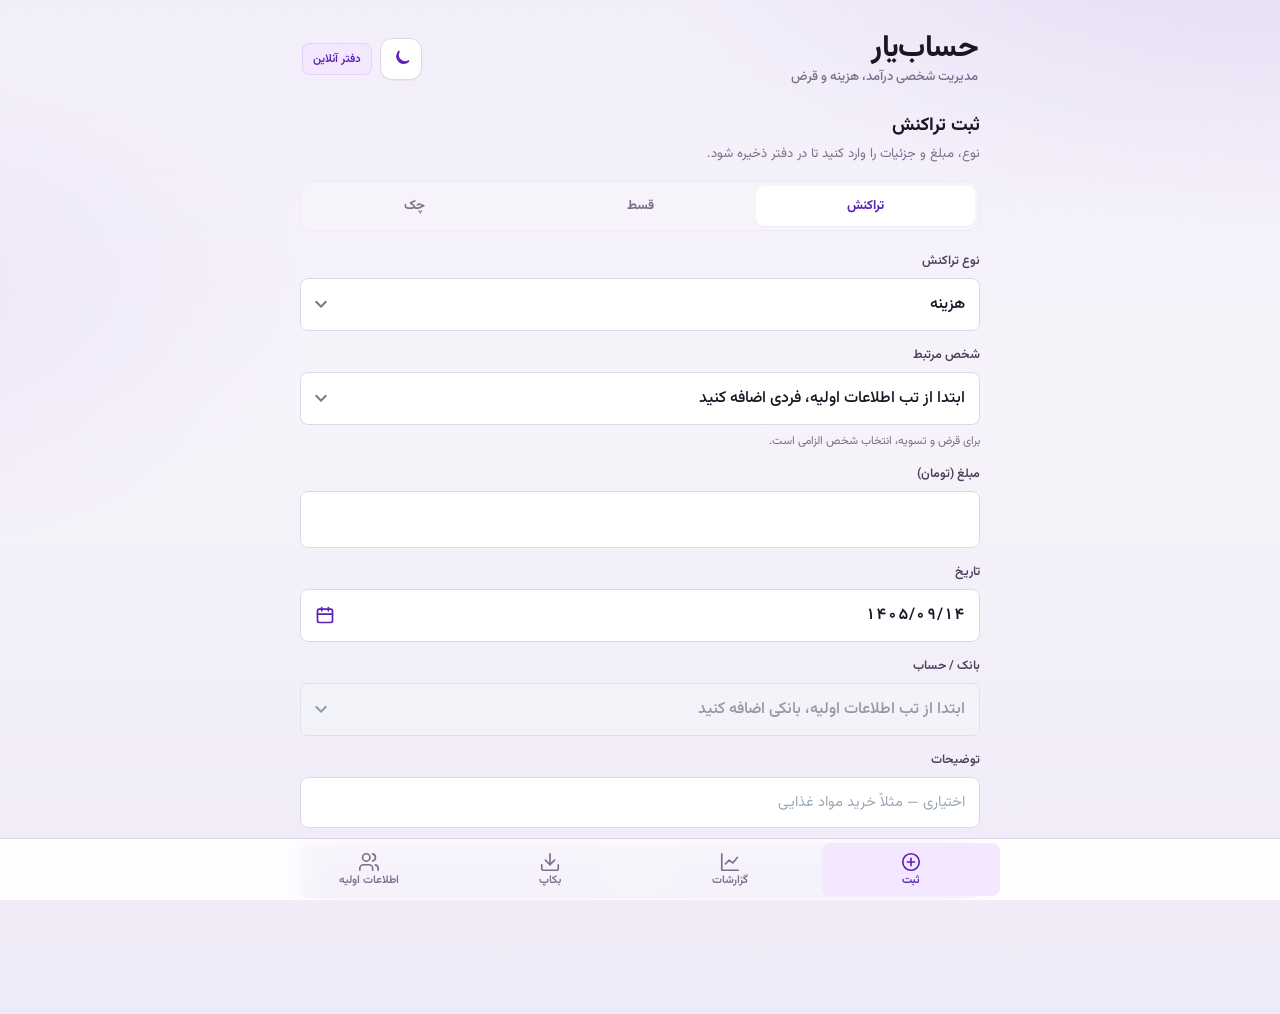
==== commit f50751c3: "refactor structure" ====
--- a/accounting.html
+++ b/accounting.html
@@ -339,6 +339,10 @@
             gap: 7px;
         }
 
+        .field[hidden] {
+            display: none !important;
+        }
+
         .field label {
             font-size: 0.78rem;
             font-weight: 600;
@@ -1585,8 +1589,8 @@
             width: min(100%, 720px);
             margin: 0 auto;
             display: grid;
-            grid-template-columns: repeat(6, minmax(0, 1fr));
-            gap: 1px;
+            grid-template-columns: repeat(4, minmax(0, 1fr));
+            gap: 2px;
         }
 
         .tab-item {
@@ -1598,10 +1602,10 @@
             background: transparent;
             border: none;
             color: var(--muted);
-            font-size: 0.58rem;
+            font-size: 0.68rem;
             font-weight: 600;
             line-height: 1.15;
-            padding: 6px 1px;
+            padding: 6px 2px;
             border-radius: var(--radius-sm);
             cursor: pointer;
             min-height: 52px;
@@ -1959,6 +1963,31 @@
             border-radius: var(--radius);
         }
 
+        .mode-switch {
+            display: grid;
+            gap: 6px;
+            padding: 4px;
+            background: var(--surface);
+            border: 1px solid var(--line-soft);
+            border-radius: var(--radius);
+            margin-bottom: 4px;
+        }
+
+        .mode-switch.cols-3 {
+            grid-template-columns: repeat(3, minmax(0, 1fr));
+        }
+
+        .mode-switch.cols-4 {
+            grid-template-columns: repeat(2, minmax(0, 1fr));
+        }
+
+        @media (min-width: 520px) {
+            .mode-switch.cols-4 {
+                grid-template-columns: repeat(4, minmax(0, 1fr));
+            }
+        }
+
+        .mode-switch label,
         .ob-kind-toggle label {
             display: flex;
             align-items: center;
@@ -1967,14 +1996,16 @@
             margin: 0;
             padding: 10px 8px;
             border-radius: var(--radius-sm);
-            font-size: 0.85rem;
+            font-size: 0.82rem;
             font-weight: 700;
             color: var(--muted);
             cursor: pointer;
             user-select: none;
+            text-align: center;
             transition: background 0.18s var(--ease), color 0.18s var(--ease);
         }
 
+        .mode-switch input,
         .ob-kind-toggle input {
             position: absolute;
             opacity: 0;
@@ -1983,15 +2014,26 @@
             height: 0;
         }
 
+        .mode-switch label:has(input:checked),
         .ob-kind-toggle label:has(input:checked) {
             background: var(--surface-raised);
             color: var(--accent);
             box-shadow: var(--shadow-soft);
         }
 
+        .subpanel {
+            display: none;
+            flex-direction: column;
+            gap: var(--space);
+        }
+
+        .subpanel.active {
+            display: flex;
+        }
+
         .ob-filters {
             display: grid;
-            grid-template-columns: 1fr 1fr;
+            grid-template-columns: 1fr;
             gap: 8px;
         }
 
@@ -2518,60 +2560,136 @@
         </div>
 
         <!-- تب ثبت -->
-        <section id="tab-add" class="panel active" aria-label="ثبت تراکنش">
+        <section id="tab-add" class="panel active" aria-label="ثبت">
             <div class="panel-head">
-                <h2>ثبت تراکنش</h2>
-                <p>نوع، مبلغ و جزئیات را وارد کنید تا در دفتر ذخیره شود.</p>
+                <h2 id="registerHeadTitle">ثبت تراکنش</h2>
+                <p id="registerHeadDesc">نوع، مبلغ و جزئیات را وارد کنید تا در دفتر ذخیره شود.</p>
             </div>
 
-            <div class="form-stack">
-                <div class="field">
-                    <label for="transType">نوع تراکنش</label>
-                    <select id="transType" autocomplete="off">
-                        <option value="expense" selected>هزینه</option>
-                        <option value="income">درآمد</option>
-                        <option value="debt_taken">قرض گرفتم</option>
-                        <option value="debt_given">قرض دادم</option>
-                        <option value="debt_taken_settle">تسویه قرض گرفته‌شده</option>
-                        <option value="debt_given_settle">تسویه قرض داده‌شده</option>
-                    </select>
+            <div class="mode-switch cols-3" role="radiogroup" aria-label="نوع ثبت">
+                <label>
+                    <input type="radio" name="registerMode" value="transaction" checked>
+                    تراکنش
+                </label>
+                <label>
+                    <input type="radio" name="registerMode" value="installment">
+                    قسط
+                </label>
+                <label>
+                    <input type="radio" name="registerMode" value="check">
+                    چک
+                </label>
+            </div>
+
+            <div id="registerTxPanel" class="subpanel active">
+                <div class="form-stack">
+                    <div class="field">
+                        <label for="transType">نوع تراکنش</label>
+                        <select id="transType" autocomplete="off">
+                            <option value="expense" selected>هزینه</option>
+                            <option value="income">درآمد</option>
+                            <option value="debt_taken">قرض گرفتم</option>
+                            <option value="debt_given">قرض دادم</option>
+                            <option value="debt_taken_settle">تسویه قرض گرفته‌شده</option>
+                            <option value="debt_given_settle">تسویه قرض داده‌شده</option>
+                        </select>
+                    </div>
+
+                    <div class="field">
+                        <label for="personSelect">شخص مرتبط</label>
+                        <select id="personSelect">
+                            <option value="">ابتدا از تب اطلاعات اولیه، فردی اضافه کنید</option>
+                        </select>
+                        <span class="field-hint">برای قرض و تسویه، انتخاب شخص الزامی است.</span>
+                    </div>
+
+                    <div class="field amount-field">
+                        <label for="amount">مبلغ (تومان)</label>
+                        <input type="text" id="amount" class="money-input" inputmode="numeric" autocomplete="off" lang="fa">
+                    </div>
+
+                    <div class="field">
+                        <label for="dateAddBtn">تاریخ</label>
+                        <button type="button" class="jdp-trigger" id="dateAddBtn" aria-label="انتخاب تاریخ">
+                            <span class="jdp-trigger-text" id="dateAddText">—</span>
+                            <svg viewBox="0 0 24 24" fill="none" stroke="currentColor" stroke-width="2" stroke-linecap="round" stroke-linejoin="round"><rect x="3" y="5" width="18" height="16" rx="2"/><path d="M16 3v4M8 3v4M3 11h18"/></svg>
+                        </button>
+                    </div>
+
+                    <div class="field">
+                        <label for="bankSelect">بانک / حساب</label>
+                        <select id="bankSelect"></select>
+                    </div>
+
+                    <div class="field">
+                        <label for="desc">توضیحات</label>
+                        <div class="desc-suggest-wrap">
+                            <input type="text" id="desc" placeholder="اختیاری — مثلاً خرید مواد غذایی" autocomplete="off" role="combobox" aria-autocomplete="list" aria-expanded="false" aria-controls="descSuggest">
+                            <div id="descSuggest" class="desc-suggest" role="listbox" hidden></div>
+                        </div>
+                    </div>
+
+                    <button id="addBtn" class="btn-primary" type="button">ثبت تراکنش</button>
                 </div>
-
-                <div class="field">
-                    <label for="personSelect">شخص مرتبط</label>
-                    <select id="personSelect">
-                        <option value="">ابتدا از تب اطلاعات اولیه، فردی اضافه کنید</option>
-                    </select>
-                    <span class="field-hint">برای قرض و تسویه، انتخاب شخص الزامی است.</span>
+            </div>
+
+            <div id="registerObPanel" class="subpanel">
+                <div class="form-stack">
+                    <input type="hidden" id="obKindValue" value="check">
+
+                    <div class="field">
+                        <label for="obDirection">جهت</label>
+                        <select id="obDirection">
+                            <option value="payable" selected>باید بپردازم</option>
+                            <option value="receivable">باید بگیرم</option>
+                        </select>
+                    </div>
+
+                    <div class="field" id="obTitleField" hidden>
+                        <label for="obTitle">عنوان سری اقساط</label>
+                        <input type="text" id="obTitle" placeholder="مثلاً قسط موبایل" autocomplete="off">
+                    </div>
+
+                    <div class="field amount-field">
+                        <label for="obAmount" id="obAmountLabel">مبلغ چک (تومان)</label>
+                        <input type="text" id="obAmount" class="money-input" inputmode="numeric" autocomplete="off" lang="fa">
+                    </div>
+
+                    <div class="field" id="obCountField" hidden>
+                        <label for="obCount">تعداد اقساط</label>
+                        <input type="text" id="obCount" inputmode="numeric" autocomplete="off" lang="fa" placeholder="مثلاً ۱۲" value="۱۲">
+                    </div>
+
+                    <div class="field">
+                        <label for="dateObBtn" id="obDateLabel">تاریخ سررسید</label>
+                        <button type="button" class="jdp-trigger" id="dateObBtn" aria-label="انتخاب سررسید">
+                            <span class="jdp-trigger-text" id="dateObText">—</span>
+                            <svg viewBox="0 0 24 24" fill="none" stroke="currentColor" stroke-width="2" stroke-linecap="round" stroke-linejoin="round"><rect x="3" y="5" width="18" height="16" rx="2"/><path d="M16 3v4M8 3v4M3 11h18"/></svg>
+                        </button>
+                    </div>
+
+                    <div class="field" id="obCheckNoField">
+                        <label for="obCheckNumber">شماره چک</label>
+                        <input type="text" id="obCheckNumber" inputmode="numeric" autocomplete="off" lang="fa" placeholder="اختیاری">
+                    </div>
+
+                    <div class="field">
+                        <label for="obPerson">شخص مرتبط</label>
+                        <select id="obPerson"></select>
+                    </div>
+
+                    <div class="field">
+                        <label for="obBank">بانک / حساب</label>
+                        <select id="obBank"></select>
+                    </div>
+
+                    <div class="field">
+                        <label for="obNote">توضیحات</label>
+                        <input type="text" id="obNote" placeholder="اختیاری" autocomplete="off">
+                    </div>
+
+                    <button id="addObBtn" class="btn-primary" type="button">ثبت چک</button>
                 </div>
-
-                <div class="field amount-field">
-                    <label for="amount">مبلغ (تومان)</label>
-                    <input type="text" id="amount" class="money-input" inputmode="numeric" autocomplete="off" lang="fa">
-                </div>
-
-                <div class="field">
-                    <label for="dateAddBtn">تاریخ</label>
-                    <button type="button" class="jdp-trigger" id="dateAddBtn" aria-label="انتخاب تاریخ">
-                        <span class="jdp-trigger-text" id="dateAddText">—</span>
-                        <svg viewBox="0 0 24 24" fill="none" stroke="currentColor" stroke-width="2" stroke-linecap="round" stroke-linejoin="round"><rect x="3" y="5" width="18" height="16" rx="2"/><path d="M16 3v4M8 3v4M3 11h18"/></svg>
-                    </button>
-                </div>
-
-                <div class="field">
-                    <label for="bankSelect">بانک / حساب</label>
-                    <select id="bankSelect"></select>
-                </div>
-
-                <div class="field">
-                    <label for="desc">توضیحات</label>
-                    <div class="desc-suggest-wrap">
-                        <input type="text" id="desc" placeholder="اختیاری — مثلاً خرید مواد غذایی" autocomplete="off" role="combobox" aria-autocomplete="list" aria-expanded="false" aria-controls="descSuggest">
-                        <div id="descSuggest" class="desc-suggest" role="listbox" hidden></div>
-                    </div>
-                </div>
-
-                <button id="addBtn" class="btn-primary" type="button">ثبت تراکنش</button>
             </div>
         </section>
 
@@ -2605,184 +2723,124 @@
                     <input type="text" id="newBankNumber" class="bank-number-input" placeholder="شماره کارت یا حساب (اختیاری)" inputmode="numeric" autocomplete="off" lang="fa">
                 </div>
 
-                <div id="banksList" class="person-list">
+                <div id="banksList" class="bank-list">
                     <div class="empty-state"><strong>در حال بارگذاری</strong><p>لطفاً صبر کنید…</p></div>
                 </div>
             </div>
         </section>
 
-        <!-- تب قرض -->
-        <section id="tab-report" class="panel" aria-label="وضعیت قرض و بده‌بستان">
+        <!-- تب گزارشات -->
+        <section id="tab-reports" class="panel" aria-label="گزارشات">
             <div class="panel-head">
-                <h2>وضعیت قرض</h2>
-                <p>بدهی و طلب نسبت به یک شخص را در بازه زمانی ببینید.</p>
+                <h2 id="reportsHeadTitle">گزارشات</h2>
+                <p id="reportsHeadDesc">گزارش قرض، تراکنش‌ها، اقساط و چک‌ها را اینجا ببینید.</p>
             </div>
 
-            <div class="form-stack">
-                <div class="field">
-                    <label for="reportPerson">انتخاب شخص</label>
-                    <select id="reportPerson"></select>
-                </div>
-
-                <div class="field">
-                    <label>بازه زمانی</label>
-                    <div class="date-range">
-                        <div class="date-range-row">
-                            <span>از</span>
-                            <button type="button" class="jdp-trigger" id="dateFromBtn" aria-label="از تاریخ">
-                                <span class="jdp-trigger-text" id="dateFromText">—</span>
-                                <svg viewBox="0 0 24 24" fill="none" stroke="currentColor" stroke-width="2" stroke-linecap="round" stroke-linejoin="round"><rect x="3" y="5" width="18" height="16" rx="2"/><path d="M16 3v4M8 3v4M3 11h18"/></svg>
-                            </button>
-                        </div>
-                        <div class="date-range-row">
-                            <span>تا</span>
-                            <button type="button" class="jdp-trigger" id="dateToBtn" aria-label="تا تاریخ">
-                                <span class="jdp-trigger-text" id="dateToText">—</span>
-                                <svg viewBox="0 0 24 24" fill="none" stroke="currentColor" stroke-width="2" stroke-linecap="round" stroke-linejoin="round"><rect x="3" y="5" width="18" height="16" rx="2"/><path d="M16 3v4M8 3v4M3 11h18"/></svg>
-                            </button>
+            <div class="mode-switch cols-4" role="radiogroup" aria-label="نوع گزارش">
+                <label>
+                    <input type="radio" name="reportsMode" value="debt" checked>
+                    گزارش قرض
+                </label>
+                <label>
+                    <input type="radio" name="reportsMode" value="transactions">
+                    تراکنش‌ها
+                </label>
+                <label>
+                    <input type="radio" name="reportsMode" value="installments">
+                    اقساط
+                </label>
+                <label>
+                    <input type="radio" name="reportsMode" value="checks">
+                    چک‌ها
+                </label>
+            </div>
+
+            <div id="reportDebtPanel" class="subpanel active">
+                <div class="form-stack">
+                    <div class="field">
+                        <label for="reportPerson">انتخاب شخص</label>
+                        <select id="reportPerson"></select>
+                    </div>
+
+                    <div class="field">
+                        <label>بازه زمانی</label>
+                        <div class="date-range">
+                            <div class="date-range-row">
+                                <span>از</span>
+                                <button type="button" class="jdp-trigger" id="dateFromBtn" aria-label="از تاریخ">
+                                    <span class="jdp-trigger-text" id="dateFromText">—</span>
+                                    <svg viewBox="0 0 24 24" fill="none" stroke="currentColor" stroke-width="2" stroke-linecap="round" stroke-linejoin="round"><rect x="3" y="5" width="18" height="16" rx="2"/><path d="M16 3v4M8 3v4M3 11h18"/></svg>
+                                </button>
+                            </div>
+                            <div class="date-range-row">
+                                <span>تا</span>
+                                <button type="button" class="jdp-trigger" id="dateToBtn" aria-label="تا تاریخ">
+                                    <span class="jdp-trigger-text" id="dateToText">—</span>
+                                    <svg viewBox="0 0 24 24" fill="none" stroke="currentColor" stroke-width="2" stroke-linecap="round" stroke-linejoin="round"><rect x="3" y="5" width="18" height="16" rx="2"/><path d="M16 3v4M8 3v4M3 11h18"/></svg>
+                                </button>
+                            </div>
                         </div>
                     </div>
+
+                    <button id="showReportBtn" class="btn-primary" type="button">نمایش وضعیت</button>
+                    <div id="reportResult"></div>
                 </div>
-
-                <button id="showReportBtn" class="btn-primary" type="button">نمایش وضعیت</button>
-                <div id="reportResult"></div>
             </div>
-        </section>
-
-        <!-- تب تراکنش‌ها -->
-        <section id="tab-all" class="panel" aria-label="تراکنش‌ها">
-            <div class="panel-head">
-                <h2>تراکنش‌ها</h2>
-                <p>فیلتر کنید، ویرایش کنید یا خروجی CSV بگیرید.</p>
+
+            <div id="reportTxPanel" class="subpanel">
+                <div class="toolbar">
+                    <div class="toolbar-filters">
+                        <select id="filterType" aria-label="فیلتر نوع">
+                            <option value="all">همه نوع‌ها</option>
+                            <option value="income">درآمد</option>
+                            <option value="expense">هزینه</option>
+                            <option value="debt_taken">قرض گرفتم</option>
+                            <option value="debt_given">قرض دادم</option>
+                            <option value="debt_taken_settle">تسویه قرض گرفته‌شده</option>
+                            <option value="debt_given_settle">تسویه قرض داده‌شده</option>
+                        </select>
+                        <select id="filterBank" aria-label="فیلتر بانک">
+                            <option value="all">همه بانک‌ها</option>
+                        </select>
+                    </div>
+                    <div class="toolbar-actions">
+                        <button id="filterBtn" class="btn-secondary btn-icon" type="button" title="اعمال فیلتر" aria-label="اعمال فیلتر">
+                            <svg viewBox="0 0 24 24" fill="none" stroke="currentColor" stroke-width="2" stroke-linecap="round" stroke-linejoin="round"><polygon points="22 3 2 3 10 12.46 10 19 14 21 14 12.46 22 3"/></svg>
+                        </button>
+                        <button id="exportBtn" class="btn-success btn-icon" type="button" title="خروجی CSV" aria-label="خروجی CSV">
+                            <svg viewBox="0 0 24 24" fill="none" stroke="currentColor" stroke-width="2" stroke-linecap="round" stroke-linejoin="round"><path d="M21 15v4a2 2 0 0 1-2 2H5a2 2 0 0 1-2-2v-4"/><polyline points="7 10 12 15 17 10"/><line x1="12" y1="15" x2="12" y2="3"/></svg>
+                        </button>
+                    </div>
+                </div>
+
+                <div id="transactionsTableBody" class="tx-list" role="list">
+                    <div class="empty-state"><strong>در حال بارگذاری</strong><p>لطفاً صبر کنید…</p></div>
+                </div>
             </div>
 
-            <div class="toolbar">
-                <div class="toolbar-filters">
-                    <select id="filterType" aria-label="فیلتر نوع">
-                        <option value="all">همه نوع‌ها</option>
-                        <option value="income">درآمد</option>
-                        <option value="expense">هزینه</option>
-                        <option value="debt_taken">قرض گرفتم</option>
-                        <option value="debt_given">قرض دادم</option>
-                        <option value="debt_taken_settle">تسویه قرض گرفته‌شده</option>
-                        <option value="debt_given_settle">تسویه قرض داده‌شده</option>
+            <div id="reportObPanel" class="subpanel">
+                <div id="obSummary" class="ob-summary" aria-live="polite">
+                    <div class="stat-box"><span>بازِ پرداختنی</span><strong id="obSumPayable">۰</strong></div>
+                    <div class="stat-box"><span>بازِ دریافتنی</span><strong id="obSumReceivable">۰</strong></div>
+                </div>
+
+                <div class="ob-filters">
+                    <select id="obFilterStatus" aria-label="فیلتر وضعیت">
+                        <option value="all">همه وضعیت‌ها</option>
+                        <option value="open" selected>باز</option>
+                        <option value="paid">پرداخت‌شده</option>
+                        <option value="overdue">سررسید گذشته</option>
                     </select>
-                    <select id="filterBank" aria-label="فیلتر بانک">
-                        <option value="all">همه بانک‌ها</option>
+                    <select id="obFilterKind" aria-label="فیلتر نوع" hidden>
+                        <option value="all">چک و قسط</option>
+                        <option value="check">فقط چک</option>
+                        <option value="installment" selected>فقط قسط</option>
                     </select>
                 </div>
-                <div class="toolbar-actions">
-                    <button id="filterBtn" class="btn-secondary btn-icon" type="button" title="اعمال فیلتر" aria-label="اعمال فیلتر">
-                        <svg viewBox="0 0 24 24" fill="none" stroke="currentColor" stroke-width="2" stroke-linecap="round" stroke-linejoin="round"><polygon points="22 3 2 3 10 12.46 10 19 14 21 14 12.46 22 3"/></svg>
-                    </button>
-                    <button id="exportBtn" class="btn-success btn-icon" type="button" title="خروجی CSV" aria-label="خروجی CSV">
-                        <svg viewBox="0 0 24 24" fill="none" stroke="currentColor" stroke-width="2" stroke-linecap="round" stroke-linejoin="round"><path d="M21 15v4a2 2 0 0 1-2 2H5a2 2 0 0 1-2-2v-4"/><polyline points="7 10 12 15 17 10"/><line x1="12" y1="15" x2="12" y2="3"/></svg>
-                    </button>
+
+                <div id="obligationsList" class="tx-list" role="list">
+                    <div class="empty-state"><strong>هنوز موردی نیست</strong><p>از تب ثبت، قسط یا چک اضافه کنید.</p></div>
                 </div>
-            </div>
-
-            <div id="transactionsTableBody" class="tx-list" role="list">
-                <div class="empty-state"><strong>در حال بارگذاری</strong><p>لطفاً صبر کنید…</p></div>
-            </div>
-        </section>
-
-        <!-- تب قسط و چک -->
-        <section id="tab-obligations" class="panel" aria-label="قسط و چک">
-            <div class="panel-head">
-                <h2>قسط و چک</h2>
-                <p>تعهدهای زمان‌دار را ثبت کنید و سررسیدها را پیگیری کنید.</p>
-            </div>
-
-            <div id="obSummary" class="ob-summary" aria-live="polite">
-                <div class="stat-box"><span>بازِ پرداختنی</span><strong id="obSumPayable">۰</strong></div>
-                <div class="stat-box"><span>بازِ دریافتنی</span><strong id="obSumReceivable">۰</strong></div>
-            </div>
-
-            <div class="form-stack">
-                <div class="field">
-                    <label>نوع</label>
-                    <div class="ob-kind-toggle" role="radiogroup" aria-label="نوع تعهد">
-                        <label>
-                            <input type="radio" name="obKind" value="check" checked>
-                            چک
-                        </label>
-                        <label>
-                            <input type="radio" name="obKind" value="installment">
-                            قسط
-                        </label>
-                    </div>
-                </div>
-
-                <div class="field">
-                    <label for="obDirection">جهت</label>
-                    <select id="obDirection">
-                        <option value="payable" selected>باید بپردازم</option>
-                        <option value="receivable">باید بگیرم</option>
-                    </select>
-                </div>
-
-                <div class="field" id="obTitleField" hidden>
-                    <label for="obTitle">عنوان سری اقساط</label>
-                    <input type="text" id="obTitle" placeholder="مثلاً قسط موبایل" autocomplete="off">
-                </div>
-
-                <div class="field amount-field">
-                    <label for="obAmount" id="obAmountLabel">مبلغ چک (تومان)</label>
-                    <input type="text" id="obAmount" class="money-input" inputmode="numeric" autocomplete="off" lang="fa">
-                </div>
-
-                <div class="field" id="obCountField" hidden>
-                    <label for="obCount">تعداد اقساط</label>
-                    <input type="text" id="obCount" inputmode="numeric" autocomplete="off" lang="fa" placeholder="مثلاً ۱۲" value="۱۲">
-                </div>
-
-                <div class="field">
-                    <label for="dateObBtn" id="obDateLabel">تاریخ سررسید</label>
-                    <button type="button" class="jdp-trigger" id="dateObBtn" aria-label="انتخاب سررسید">
-                        <span class="jdp-trigger-text" id="dateObText">—</span>
-                        <svg viewBox="0 0 24 24" fill="none" stroke="currentColor" stroke-width="2" stroke-linecap="round" stroke-linejoin="round"><rect x="3" y="5" width="18" height="16" rx="2"/><path d="M16 3v4M8 3v4M3 11h18"/></svg>
-                    </button>
-                </div>
-
-                <div class="field" id="obCheckNoField">
-                    <label for="obCheckNumber">شماره چک</label>
-                    <input type="text" id="obCheckNumber" inputmode="numeric" autocomplete="off" lang="fa" placeholder="اختیاری">
-                </div>
-
-                <div class="field">
-                    <label for="obPerson">شخص مرتبط</label>
-                    <select id="obPerson"></select>
-                </div>
-
-                <div class="field">
-                    <label for="obBank">بانک / حساب</label>
-                    <select id="obBank"></select>
-                </div>
-
-                <div class="field">
-                    <label for="obNote">توضیحات</label>
-                    <input type="text" id="obNote" placeholder="اختیاری" autocomplete="off">
-                </div>
-
-                <button id="addObBtn" class="btn-primary" type="button">ثبت چک</button>
-            </div>
-
-            <div class="ob-filters">
-                <select id="obFilterStatus" aria-label="فیلتر وضعیت">
-                    <option value="all">همه وضعیت‌ها</option>
-                    <option value="open" selected>باز</option>
-                    <option value="paid">پرداخت‌شده</option>
-                    <option value="overdue">سررسید گذشته</option>
-                </select>
-                <select id="obFilterKind" aria-label="فیلتر نوع">
-                    <option value="all">چک و قسط</option>
-                    <option value="check">فقط چک</option>
-                    <option value="installment">فقط قسط</option>
-                </select>
-            </div>
-
-            <div id="obligationsList" class="tx-list" role="list">
-                <div class="empty-state"><strong>هنوز موردی نیست</strong><p>اولین چک یا سری اقساط را بالا ثبت کنید.</p></div>
             </div>
         </section>
 
@@ -2917,17 +2975,9 @@
                 <svg viewBox="0 0 24 24" fill="none" stroke="currentColor" stroke-linecap="round" stroke-linejoin="round"><circle cx="12" cy="12" r="9"/><path d="M12 8v8M8 12h8"/></svg>
                 ثبت
             </button>
-            <button class="tab-item" data-tab="all" type="button">
-                <svg viewBox="0 0 24 24" fill="none" stroke="currentColor" stroke-linecap="round" stroke-linejoin="round"><path d="M8 6h13M8 12h13M8 18h13M3 6h.01M3 12h.01M3 18h.01"/></svg>
-                تراکنش‌ها
-            </button>
-            <button class="tab-item" data-tab="obligations" type="button">
-                <svg viewBox="0 0 24 24" fill="none" stroke="currentColor" stroke-linecap="round" stroke-linejoin="round"><rect x="3" y="5" width="18" height="14" rx="2"/><path d="M3 10h18M8 15h3"/></svg>
-                قسط/چک
-            </button>
-            <button class="tab-item" data-tab="report" type="button">
+            <button class="tab-item" data-tab="reports" type="button">
                 <svg viewBox="0 0 24 24" fill="none" stroke="currentColor" stroke-linecap="round" stroke-linejoin="round"><path d="M3 3v18h18"/><path d="M7 14l4-4 4 3 5-6"/></svg>
-                گزارش قرض
+                گزارشات
             </button>
             <button class="tab-item" data-tab="data" type="button">
                 <svg viewBox="0 0 24 24" fill="none" stroke="currentColor" stroke-linecap="round" stroke-linejoin="round"><path d="M21 15v4a2 2 0 0 1-2 2H5a2 2 0 0 1-2-2v-4"/><polyline points="7 10 12 15 17 10"/><line x1="12" y1="15" x2="12" y2="3"/></svg>
@@ -3945,11 +3995,72 @@
             const tabs = {
                 add: document.getElementById('tab-add'),
                 persons: document.getElementById('tab-persons'),
-                report: document.getElementById('tab-report'),
-                all: document.getElementById('tab-all'),
-                obligations: document.getElementById('tab-obligations'),
+                reports: document.getElementById('tab-reports'),
                 data: document.getElementById('tab-data')
             };
+
+            function getRegisterMode() {
+                const checked = document.querySelector('input[name="registerMode"]:checked');
+                return checked ? checked.value : 'transaction';
+            }
+
+            function getReportsMode() {
+                const checked = document.querySelector('input[name="reportsMode"]:checked');
+                return checked ? checked.value : 'debt';
+            }
+
+            function syncRegisterMode() {
+                const mode = getRegisterMode();
+                const isTx = mode === 'transaction';
+                document.getElementById('registerTxPanel').classList.toggle('active', isTx);
+                document.getElementById('registerObPanel').classList.toggle('active', !isTx);
+
+                const titles = {
+                    transaction: ['ثبت تراکنش', 'نوع، مبلغ و جزئیات را وارد کنید تا در دفتر ذخیره شود.'],
+                    installment: ['ثبت قسط', 'سری اقساط ماهانه را با مبلغ و تعداد تعریف کنید.'],
+                    check: ['ثبت چک', 'چک پرداختنی یا دریافتنی را با سررسید ثبت کنید.']
+                };
+                const [title, desc] = titles[mode] || titles.transaction;
+                document.getElementById('registerHeadTitle').textContent = title;
+                document.getElementById('registerHeadDesc').textContent = desc;
+
+                if (!isTx) {
+                    document.getElementById('obKindValue').value = mode;
+                    syncObFormKind();
+                }
+            }
+
+            function syncReportsMode() {
+                const mode = getReportsMode();
+                document.getElementById('reportDebtPanel').classList.toggle('active', mode === 'debt');
+                document.getElementById('reportTxPanel').classList.toggle('active', mode === 'transactions');
+                document.getElementById('reportObPanel').classList.toggle('active', mode === 'installments' || mode === 'checks');
+
+                const titles = {
+                    debt: ['گزارش قرض', 'بدهی و طلب نسبت به یک شخص را در بازه زمانی ببینید.'],
+                    transactions: ['تراکنش‌ها', 'فیلتر کنید، ویرایش کنید یا خروجی CSV بگیرید.'],
+                    installments: ['اقساط', 'وضعیت و سررسید اقساط باز و پرداخت‌شده.'],
+                    checks: ['چک‌ها', 'وضعیت و سررسید چک‌های باز و پرداخت‌شده.']
+                };
+                const [title, desc] = titles[mode] || titles.debt;
+                document.getElementById('reportsHeadTitle').textContent = title;
+                document.getElementById('reportsHeadDesc').textContent = desc;
+
+                if (mode === 'debt') loadReportPersons();
+                if (mode === 'transactions') loadTransactions();
+                if (mode === 'installments' || mode === 'checks') {
+                    document.getElementById('obFilterKind').value = mode === 'checks' ? 'check' : 'installment';
+                    loadObligations();
+                }
+            }
+
+            document.querySelectorAll('input[name="registerMode"]').forEach((el) => {
+                el.addEventListener('change', syncRegisterMode);
+            });
+            document.querySelectorAll('input[name="reportsMode"]').forEach((el) => {
+                el.addEventListener('change', syncReportsMode);
+            });
+
             function switchTab(id) {
                 Object.values(tabs).forEach(t => t.classList.remove('active'));
                 tabs[id].classList.add('active');
@@ -3960,15 +4071,15 @@
                     loadPersons();
                     loadBanks();
                 }
-                if (id === 'report') loadReportPersons();
-                if (id === 'all') loadTransactions();
-                if (id === 'obligations') loadObligations();
+                if (id === 'reports') syncReportsMode();
+                if (id === 'add') syncRegisterMode();
                 if (id === 'data') {
                     resetPurgeSelection();
                     refreshDataTab();
                 }
             }
             tabBtns.forEach(b => b.addEventListener('click', () => switchTab(b.dataset.tab)));
+            syncRegisterMode();
 
             // Persons
             async function loadPersons() {
@@ -4398,8 +4509,7 @@
 
             // Obligations — قسط و چک
             function getObKind() {
-                const checked = document.querySelector('input[name="obKind"]:checked');
-                return checked ? checked.value : 'check';
+                return document.getElementById('obKindValue').value === 'installment' ? 'installment' : 'check';
             }
 
             function syncObFormKind() {
@@ -4413,11 +4523,6 @@
                 document.getElementById('addObBtn').textContent = isInst ? 'ثبت سری اقساط' : 'ثبت چک';
             }
 
-            document.querySelectorAll('input[name="obKind"]').forEach((el) => {
-                el.addEventListener('change', syncObFormKind);
-            });
-            syncObFormKind();
-
             document.getElementById('obCount').addEventListener('input', (e) => {
                 const digits = onlyDigits(e.target.value).slice(0, 2);
                 e.target.value = digits ? toFaDigits(digits) : '';
@@ -4428,7 +4533,6 @@
             });
 
             document.getElementById('obFilterStatus').addEventListener('change', () => loadObligations());
-            document.getElementById('obFilterKind').addEventListener('change', () => loadObligations());
 
             function makeSeriesId() {
                 return `s_${Date.now().toString(36)}_${Math.random().toString(36).slice(2, 7)}`;
@@ -4532,9 +4636,10 @@
                 const fKind = document.getElementById('obFilterKind').value;
                 const todayStr = formatDate(getToday().year, getToday().month, getToday().day);
 
+                const scoped = fKind === 'all' ? items : items.filter((o) => o.kind === fKind);
                 let openPayable = 0;
                 let openReceivable = 0;
-                items.forEach((o) => {
+                scoped.forEach((o) => {
                     if (o.status !== 'open') return;
                     if (o.direction === 'payable') openPayable += o.amount;
                     else openReceivable += o.amount;
@@ -4542,7 +4647,7 @@
                 document.getElementById('obSumPayable').textContent = openPayable.toLocaleString('fa-IR');
                 document.getElementById('obSumReceivable').textContent = openReceivable.toLocaleString('fa-IR');
 
-                if (fKind !== 'all') items = items.filter((o) => o.kind === fKind);
+                items = scoped;
                 if (fStatus === 'open') items = items.filter((o) => o.status === 'open');
                 else if (fStatus === 'paid') items = items.filter((o) => o.status === 'paid');
                 else if (fStatus === 'overdue') {
@@ -4556,7 +4661,8 @@
 
                 const list = document.getElementById('obligationsList');
                 if (!items.length) {
-                    list.innerHTML = `<div class="empty-state"><strong>موردی نیست</strong><p>با فیلتر فعلی چیزی پیدا نشد یا هنوز ثبت نکرده‌اید.</p></div>`;
+                    const emptyLabel = fKind === 'check' ? 'چکی نیست' : fKind === 'installment' ? 'قسطی نیست' : 'موردی نیست';
+                    list.innerHTML = `<div class="empty-state"><strong>${emptyLabel}</strong><p>با فیلتر فعلی چیزی پیدا نشد یا هنوز ثبت نکرده‌اید.</p></div>`;
                     return;
                 }
 
